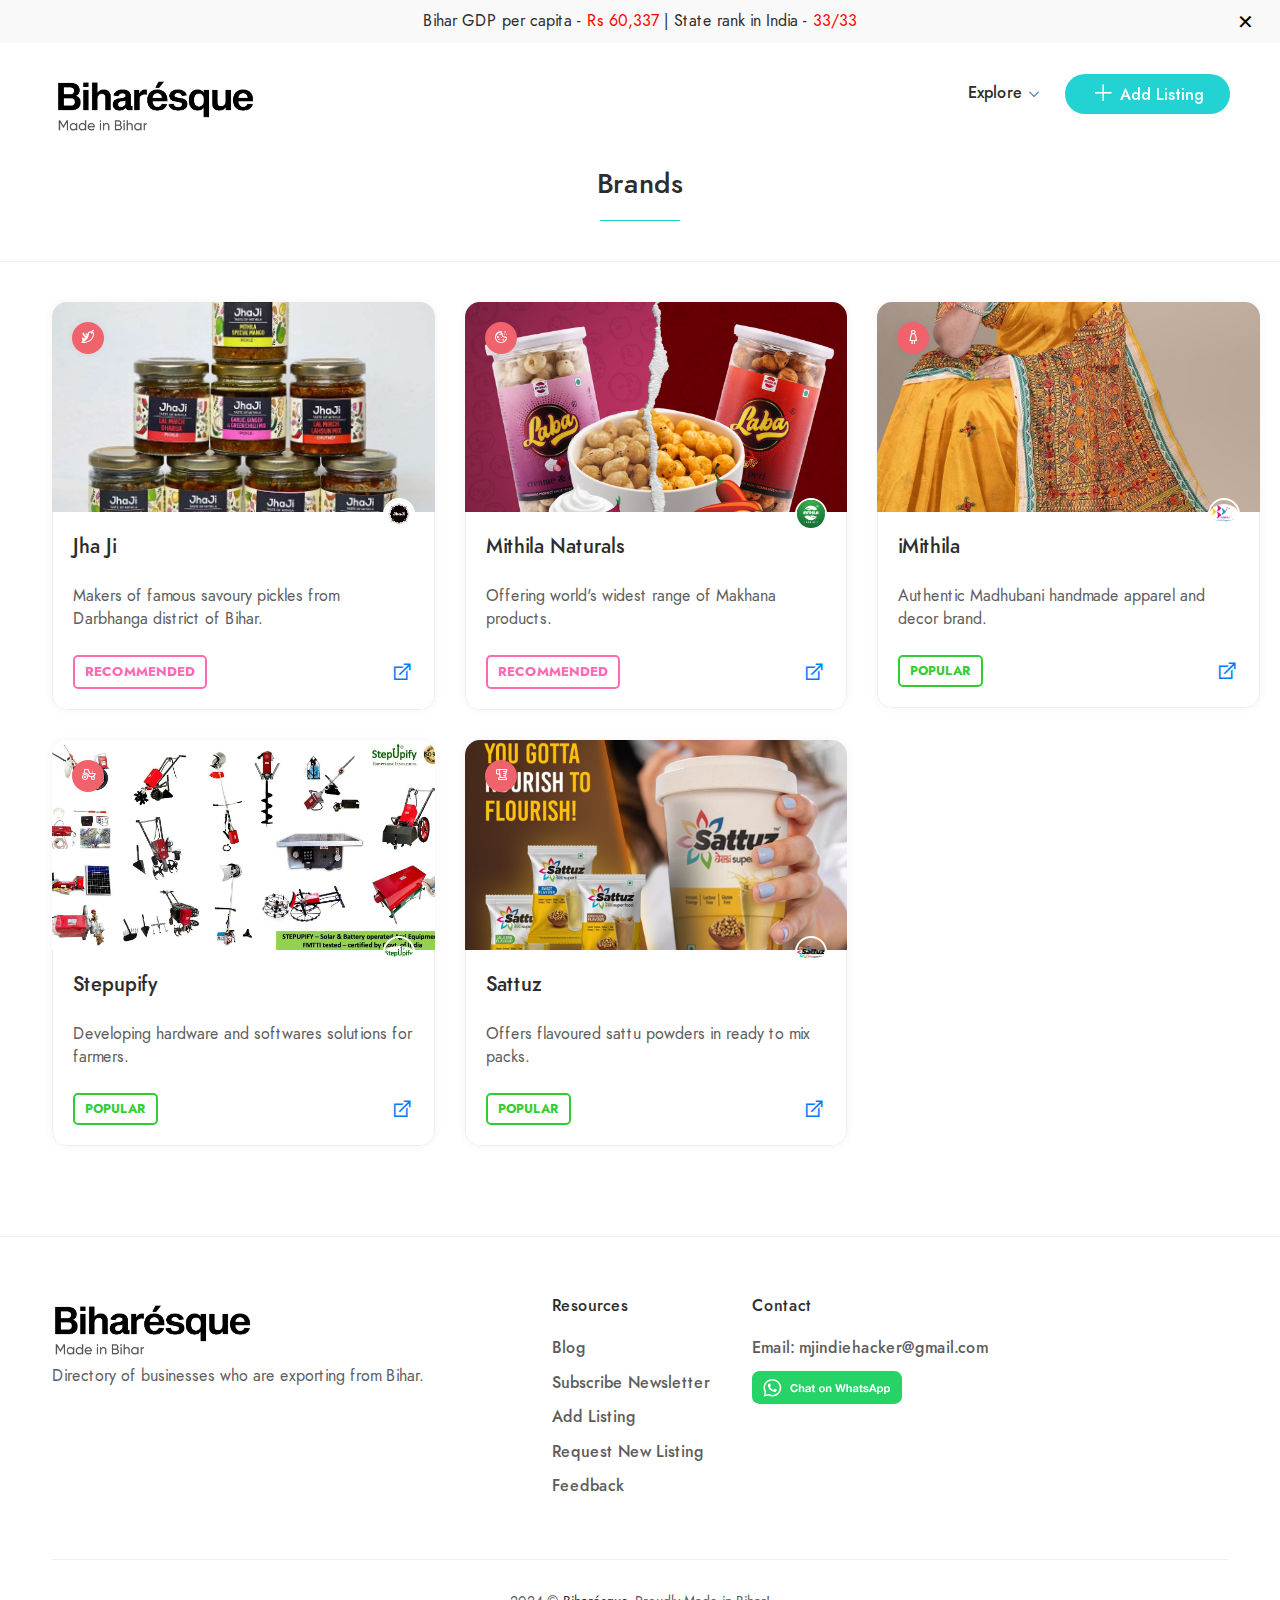
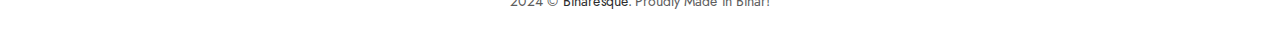
==== categories/category-brand.html @ ace4bc56 "First commit pushing the website on Git" ====
<!DOCTYPE html><html lang="en"><head>
	<meta charset="utf-8">
	<meta name="viewport" content="width=device-width, initial-scale=1.0, minimum-scale=1.0, maximum-scale=1.0, user-scalable=no">
	<title>Brands | Biharésque | List of Bihari Businesses</title>
    <meta name="robots" content="index, follow">
    <meta name="keywords" content="">
    <meta name="description" content="">
	<!-- favicons -->
    <link rel="shortcut icon" href="images/favicon.ico">

	<!-- Style CSS -->
    <link rel="stylesheet" type="text/css" href="fonts/jost/stylesheet.css">
    <link rel="stylesheet" type="text/css" href="libs/line-awesome/css/line-awesome.min.css">
    <link rel="stylesheet" type="text/css" href="libs/fontawesome-pro/css/fontawesome.css">
    <link rel="stylesheet" type="text/css" href="libs/bootstrap/css/bootstrap.min.css">
    <link rel="stylesheet" type="text/css" href="libs/slick/slick-theme.css">
    <link rel="stylesheet" type="text/css" href="libs/slick/slick.css">
    <link rel="stylesheet" type="text/css" href="libs/quilljs/css/quill.bubble.css">
    <link rel="stylesheet" type="text/css" href="libs/quilljs/css/quill.core.css">
    <link rel="stylesheet" type="text/css" href="libs/quilljs/css/quill.snow.css">
    <link rel="stylesheet" type="text/css" href="libs/chosen/chosen.min.css">
    <link rel="stylesheet" type="text/css" href="libs/datetimepicker/jquery.datetimepicker.min.css">
    <link rel="stylesheet" type="text/css" href="libs/venobox/venobox.css">
    <link rel="stylesheet" type="text/css" href="css/style.css">
    <link rel="stylesheet" type="text/css" href="css/responsive.css">
    <!-- jQuery -->    
    <script src="js/jquery-1.12.4.js"></script>
	<script src="libs/popper/popper.js"></script>
    <script src="libs/bootstrap/js/bootstrap.min.js"></script>
	<script src="libs/slick/slick.min.js"></script>
	<script src="libs/slick/jquery.zoom.min.js"></script>
	<script src="libs/isotope/isotope.pkgd.min.js"></script>
	<script src="libs/quilljs/js/quill.core.js"></script>
    <script src="libs/quilljs/js/quill.js"></script>
    <script src="libs/chosen/chosen.jquery.min.js"></script>
    <script src="libs/datetimepicker/jquery.datetimepicker.full.min.js"></script>
    <script src="libs/venobox/venobox.min.js"></script>
    <script src="libs/waypoints/jquery.waypoints.min.js"></script>
    <!-- orther script -->
    <script src="js/main.js"></script>
	<script async src="https://tally.so/widgets/embed.js"></script> <!--Tally form script-->
</head>

<body>
	 <!-- Fixed top bar -->
	 <div class="top-bar" id="topBar">
		<p><a target="_blank" href="https://en.wikipedia.org/wiki/List_of_Indian_states_and_union_territories_by_GDP_per_capita">Bihar GDP per capita - <span style="color: red;">Rs 60,337  </span>  | State rank in India - <span style="color: red;">33/33</span></a></p>
		<button class="close-btn" onclick="dismissTopBar()">✕</button>
	  </div>
	<div id="wrapper">
		<header id="header" class="site-header">
		  <div class="container-fluid">
			  <div class="row">
				  <div class="col-xl-6 col-5">
					  <div class="site">
						  <div class="site__menu">
							  <a title="Menu Icon" href="#" class="site__menu__icon">
								  <i class="las la-bars la-24-black"></i>
							  </a>
							  <div class="popup-background"></div>
							  <div class="popup popup--left">
								  <a title="Close" href="#" class="popup__close">
									  <i class="las la-times la-24-black"></i>
								  </a><!-- .popup__close -->
								  <div class="popup__content">
									  
									
									  <div class="popup__menu popup__box">
										  <ul class="menu-arrow">
											<li>
												<a href="#" title="Explore">Explore</a>
												<ul class="sub-menu">
												<li><a href="category-brand.html" title="Brands">Brands</a></li>
												<li><a href="category-mithila-painting.html" title="Mithila Painting">Mithila Painting</a></li>
												   <li><a href="" title="Coming Soon">Freelancers</a></li>
												  <li><a href="" title="Coming Soon">Courses</a></li>
												<li><a href="" title="Coming Soon">Farm Fresh</a></li>
												<li><a href="" title="Coming Soon">Content Creators</a></li>
												</ul>
											</li>

											  
										  </ul>
									  </div><!-- .popup__menu -->
								  </div><!-- .popup__content -->
								  <div class="popup__button popup__box">
									  <a title="Add place" href="https://tally.so/r/wLYRBy" class="btn">
										  <i class="la la-plus"></i>
										  <span>Add place</span>
									  </a>
								  </div><!-- .popup__button -->
							  </div><!-- .popup -->
						  </div><!-- .site__menu -->
						  <div class="site__brand">
							  <a title="Logo" href="#" class="site__brand__logo"><img src="images/assets/logo.png" alt="Biharésque"></a>
						  </div><!-- .site__brand -->

							
						  
					  </div><!-- .site -->
				  </div><!-- .col-md-6 -->
				  <div class="col-xl-6 col-7">
					  <div class="right-header align-right">
						  <nav class="main-menu">
							  <ul>
								<li>
									<a href="#" title="Explore">Explore</a>
									<ul class="sub-menu">
									<li><a href="category-brand.html" title="Brands">Brands</a></li>
									<li><a href="category-mithila-painting.html" title="Mithila Painting">Mithila Painting</a></li>
									   <li><a href="" title="Coming Soon">Freelancers</a></li>
									  <li><a href="" title="Coming Soon">Courses</a></li>
									<li><a href="" title="Coming Soon">Farm Fresh</a></li>
									<li><a href="" title="Coming Soon">Content Creators</a></li>
									</ul>
								</li>
								 
								
							  </ul>
						  </nav>
					
						  
						  <div class="right-header__button btn">
							  <a title="Add place" href="https://tally.so/r/wLYRBy">
								  <i class="las la-plus la-24-white"></i>
								  <span>Add Listing</span>
							  </a>
						  </div><!-- .right-header__button -->
					  </div><!-- .right-header -->
				  </div><!-- .col-md-6 -->
			  </div><!-- .row -->
		  </div><!-- .container-fluid -->
	  </header><!-- .site-header -->

		<main id="main" class="site-main">
			<div class="container">
				<h2 class="title title-border-bottom align-center offset-item">Brands</h2>
			</div>
			
			<div class="archive-city layout-02">
				<div class="col-left">
					
					<div class="main-primary">
						
						
						<div class="area-places layout-3col">
							<!--New Brand Card-->
							<div class="place-item layout-02 place-hover" data-maps_name="mattone_restaurant">
							    <div class="place-inner">
					                <div class="place-thumb">
					            		<a class="entry-thumb" href="business_profiles/business-1.html"><img src="images/card-images/jhaji-card.jpg" alt="jhaji"></a>
										      
						                <a class="entry-category rosy-pink" href="#">
						                    <i class="las la-pepper-hot"></i><span>Pickles</span>
						                </a>
						                <a href="#" class="author" title="Jhaji"><img src="images/business-logos/jhaji-logo.jpg" alt="jhaji"></a>
									</div>       
							        <div class="entry-detail">
							            <h3 class="place-title"><a href="business_profiles/business-1.html">Jha Ji</a></h3>
										<p>Makers of famous savoury pickles from Darbhanga district of Bihar.</p>
									<br>
							            <div class="entry-bottom">
											<div class="place-preview">  
							                    <span class="tag-recommended">Recommended</span>
							                </div>
											<a href="https://www.jhajistore.com" target="_blank" class="external-link">
												<i class="las fa-external-link-alt"></i>
											  </a>
							            </div>
							        </div>
							    </div>
							</div>

							<!--New Brand Card-->
							<div class="place-item layout-02 place-hover" data-maps_name="mattone_restaurant">
							    <div class="place-inner">
					                <div class="place-thumb">
					            		<a class="entry-thumb" href="single-1.html"><img src="images/card-images/mithilanaturals-card.jpg" alt="mithilanaturals"></a>
										      
						                <a class="entry-category rosy-pink" href="#">
						                    <i class="las la-cookie-bite"></i><span>Makhana</span>
						                </a>
						                <a href="#" class="author" title="Mithila Naturals"><img src="images/business-logos/mithilanaturals-logo.jpg" alt="mithilanaturals"></a>
									</div>       
							        <div class="entry-detail">
							            <h3 class="place-title"><a href="single-1.html">Mithila Naturals</a></h3>
										<p>Offering world's widest range of Makhana products.</p>
									<br>
							            <div class="entry-bottom">
											<div class="place-preview">  
							                    <span class="tag-recommended">Recommended</span>
							                </div>
											<a href="https://mithilanaturals.com" target="_blank" class="external-link">
												<i class="las fa-external-link-alt"></i>
											  </a>
							            </div>
							        </div>
							    </div>
							</div>

							<!--New Brand Card-->
							<div class="place-item layout-02 place-hover" data-maps_name="mattone_restaurant">
							    <div class="place-inner">
					                <div class="place-thumb">
					            		<a class="entry-thumb" href=""><img src="images/card-images/imithila-card.jpg" alt="imithila"></a>
										      
						                <a class="entry-category rosy-pink" href="#">
						                    <i class="las la-female"></i><span>Fashion</span>
						                </a>
						                <a href="#" class="author" title="iMithila"><img src="images/business-logos/imithila-logo.jpg" alt="imithila"></a>
									</div>       
							        <div class="entry-detail">
							            <h3 class="place-title"><a href="single-1.html">iMithila</a></h3>
										<p>Authentic Madhubani handmade apparel and decor brand.</p>
									<br>
							            <div class="entry-bottom">
											<div class="place-preview">  
							                    <span class="tag-popular">Popular</span>
							                </div>
											<a href="https://imithila.com" target="_blank" class="external-link">
												<i class="las fa-external-link-alt"></i>
											  </a>
							            </div>
							        </div>
							    </div>
							</div>

							<!--New Brand Card-->
							<div class="place-item layout-02 place-hover" data-maps_name="mattone_restaurant">
							    <div class="place-inner">
					                <div class="place-thumb">
					            		<a class="entry-thumb" href="single-1.html"><img src="images/card-images/stepupify-card.jpg" alt=""></a>
										      
						                <a class="entry-category rosy-pink" href="#">
						                    <i class="las la-tractor"></i><span>Agri-Tech</span>
						                </a>
						                <a href="#" class="author" title="Stepupify"><img src="images/business-logos/Stepupify-logo.png" alt="stepupify"></a>
									</div>       
							        <div class="entry-detail">
							            <h3 class="place-title"><a href="single-1.html">Stepupify</a></h3>
										<p>Developing hardware and softwares solutions for farmers.</p>
									<br>
							            <div class="entry-bottom">
											<div class="place-preview">  
							                    <span class="tag-popular">Popular</span>
							                </div>
											<a href="https://www.stepupify.com" target="_blank" class="external-link">
												<i class="las fa-external-link-alt"></i>
											  </a>
							            </div>
							        </div>
							    </div>
							</div>

							<!--New Brand Card-->
							<div class="place-item layout-02 place-hover" data-maps_name="mattone_restaurant">
							    <div class="place-inner">
					                <div class="place-thumb">
					            		<a class="entry-thumb" href="single-1.html"><img src="images/card-images/sattuz-card.jpg" alt="sattuz"></a>
										      
						                <a class="entry-category rosy-pink" href="#">
						                    <i class="las la-blender"></i><span>Drink</span>
						                </a>
						                <a href="#" class="author" title="Sattuz"><img src="images/business-logos/sattuz.png" alt="sattuz"></a>
									</div>       
							        <div class="entry-detail">
							            <h3 class="place-title"><a href="single-1.html">Sattuz</a></h3>
										<p>Offers flavoured sattu powders in ready to mix packs.</p>
									<br>
							            <div class="entry-bottom">
											<div class="place-preview">  
							                    <span class="tag-popular">Popular</span>
							                </div>
											<a href="https://sattuz.in" target="_blank" class="external-link">
												<i class="las fa-external-link-alt"></i>
											  </a>
							            </div>
							        </div>
							    </div>
							</div>

							
						</div>
					<!--	<div class="pagination">
							<div class="pagination__numbers">
								<span>1</span>
								<a title="2" href="#">2</a>
								<a title="3" href="#">3</a>
								<a title="Next" href="#">
									<i class="la la-angle-right"></i>
								</a>
							</div>
						</div>	-->
					</div><!-- .main-primary -->
				</div><!-- .col-left -->
				
			</div><!-- .archive-city -->
		</main><!-- .site-main -->


		<footer id="footer" class="footer">
            <div class="container">
                <div class="footer__top">
                    <div class="row">
                        <div class="col-lg-5">
                            <div class="footer__top__info">
                                <a title="Logo" href="#" class="site__brand__logo"><img src="images/assets/logo.png" alt="Biharésque"></a>
                                <p class="footer__top__info__desc">Directory of businesses who are exporting from Bihar.</p>
                               
                            </div>
                        </div>
                        <div class="col-lg-2">
                            <aside class="footer__top__nav">
                                <h3>Resources</h3>
                                <ul>
									<li><a target="_blank" title="Blog" href="https://biharesque.substack.com">Blog</a></li>
                                    <li><a target="_blank" title="Newsletter" href="https://biharesque.substack.com">Subscribe Newsletter</a></li>
									<li><a target="_blank" title="For business owners" href="https://tally.so/r/wLYRBy">Add Listing</a></li>
									<li><a target="_blank" title="For customers" href="https://tally.so/r/w887Wk">Request New Listing</a></li>
									<li><a target="_blank" title="Feedback" href="#tally-open=3ED4rq&tally-emoji-text=👋&tally-emoji-animation=wave&tally-auto-close=0">Feedback</a></li>
                                   
                                </ul>
                            </aside>
                        </div>
                      
                        <div class="col-lg-3">
                            <aside class="footer__top__nav footer__top__nav--contact">
                                <h3>Contact</h3>
								<p>Email: <span>mjindiehacker@gmail.com</span></p>
                                
								<a href="https://wa.me/917010901264" target="_blank" aria-label="Chat on WhatsApp">
									<img src="images/assets/WhatsAppButtonGreenSmall.svg" alt="Chat on WhatsApp" style="width: 150px; height: auto;">
								</a>
                               
                            </aside>
                        </div>
                    </div>
                </div><!-- .top-footer -->
                <div class="footer__bottom">
                    <p class="footer__bottom__copyright">2024 © <a title="Uxper Team" href="#">Biharésque</a>. Proudly Made in Bihar!</p>
                </div><!-- .top-footer -->
            </div><!-- .container -->
        </footer><!-- site-footer -->
		
	</div><!-- #wrapper -->
	<script>
		document.addEventListener('DOMContentLoaded', function() {
		  var closeButton = document.querySelector('.close-btn');
		  closeButton.addEventListener('click', function() {
			console.log('Button clicked!');
			var topBar = document.getElementById('topBar');
			if (topBar) {
			  topBar.style.display = 'none';
			}
		  });
		});
	  </script>

</body></html>
---- categories/fonts/jost/stylesheet.css ----
@font-face {
    font-family: 'Jost-Book';
    src: url('Jost-BookItalic.woff2') format('woff2'),
        url('Jost-BookItalic.woff') format('woff');
    font-weight: normal;
    font-style: italic;
}
@font-face {
    font-family: 'Jost-Semi';
    src: url('Jost-Semi.woff2') format('woff2'),
        url('Jost-Semi.woff') format('woff');
    font-weight: 400;
    font-style: normal;
}

@font-face {
    font-family: 'Jost';
    src: url('Jost-Light.woff2') format('woff2'),
        url('Jost-Light.woff') format('woff');
    font-weight: 300;
    font-style: normal;
}

@font-face {
    font-family: 'Jost';
    src: url('Jost-Bold.woff2') format('woff2'),
        url('Jost-Bold.woff') format('woff');
    font-weight: 700;
    font-style: normal;
}

@font-face {
    font-family: 'Jost-Book';
    src: url('Jost-Book.woff2') format('woff2'),
        url('Jost-Book.woff') format('woff');
    font-weight: normal;
    font-style: normal;
}

@font-face {
    font-family: 'Jost';
    src: url('Jost-Medium.woff2') format('woff2'),
        url('Jost-Medium.woff') format('woff');
    font-weight: 500;
    font-style: normal;
}
---- categories/libs/line-awesome/css/line-awesome.min.css ----
.la,.lab,.lad,.lal,.lar,.las{-moz-osx-font-smoothing:grayscale;-webkit-font-smoothing:antialiased;display:inline-block;font-style:normal;font-variant:normal;text-rendering:auto;line-height:1}.la-lg{font-size:1.33333em;line-height:.75em;vertical-align:-.0667em}.la-xs{font-size:.75em}.la-sm{font-size:.875em}.la-1x{font-size:1em}.la-2x{font-size:2em}.la-3x{font-size:3em}.la-4x{font-size:4em}.la-5x{font-size:5em}.la-6x{font-size:6em}.la-7x{font-size:7em}.la-8x{font-size:8em}.la-9x{font-size:9em}.la-10x{font-size:10em}.la-fw{text-align:center;width:1.25em}.la-ul{list-style-type:none;margin-left:2.5em;padding-left:0}.la-ul>li{position:relative}.la-li{left:-2em;position:absolute;text-align:center;width:2em;line-height:inherit}.la-border{border:solid .08em #eee;border-radius:.1em;padding:.2em .25em .15em}.la-pull-left{float:left}.la-pull-right{float:right}.la.la-pull-left,.lab.la-pull-left,.lal.la-pull-left,.lar.la-pull-left,.las.la-pull-left{margin-right:.3em}.la.la-pull-right,.lab.la-pull-right,.lal.la-pull-right,.lar.la-pull-right,.las.la-pull-right{margin-left:.3em}.la-spin{-webkit-animation:la-spin 2s infinite linear;animation:la-spin 2s infinite linear}.la-pulse{-webkit-animation:la-spin 1s infinite steps(8);animation:la-spin 1s infinite steps(8)}@-webkit-keyframes la-spin{0%{-webkit-transform:rotate(0);transform:rotate(0)}100%{-webkit-transform:rotate(360deg);transform:rotate(360deg)}}@keyframes la-spin{0%{-webkit-transform:rotate(0);transform:rotate(0)}100%{-webkit-transform:rotate(360deg);transform:rotate(360deg)}}.la-rotate-90{-webkit-transform:rotate(90deg);transform:rotate(90deg)}.la-rotate-180{-webkit-transform:rotate(180deg);transform:rotate(180deg)}.la-rotate-270{-webkit-transform:rotate(270deg);transform:rotate(270deg)}.la-flip-horizontal{-webkit-transform:scale(-1,1);transform:scale(-1,1)}.la-flip-vertical{-webkit-transform:scale(1,-1);transform:scale(1,-1)}.la-flip-both,.la-flip-horizontal.la-flip-vertical{-webkit-transform:scale(-1,-1);transform:scale(-1,-1)}:root .la-flip-both,:root .la-flip-horizontal,:root .la-flip-vertical,:root .la-rotate-180,:root .la-rotate-270,:root .la-rotate-90{-webkit-filter:none;filter:none}.la-stack{display:inline-block;height:2em;line-height:2em;position:relative;vertical-align:middle;width:2.5em}.la-stack-1x,.la-stack-2x{left:0;position:absolute;text-align:center;width:100%}.la-stack-1x{line-height:inherit}.la-stack-2x{font-size:2em}.la-inverse{color:#fff}.la-500px:before{content:"\f26e"}.la-accessible-icon:before{content:"\f368"}.la-accusoft:before{content:"\f369"}.la-acquisitions-incorporated:before{content:"\f6af"}.la-ad:before{content:"\f641"}.la-address-book:before{content:"\f2b9"}.la-address-card:before{content:"\f2bb"}.la-adjust:before{content:"\f042"}.la-adn:before{content:"\f170"}.la-adobe:before{content:"\f778"}.la-adversal:before{content:"\f36a"}.la-affiliatetheme:before{content:"\f36b"}.la-air-freshener:before{content:"\f5d0"}.la-airbnb:before{content:"\f834"}.la-algolia:before{content:"\f36c"}.la-align-center:before{content:"\f037"}.la-align-justify:before{content:"\f039"}.la-align-left:before{content:"\f036"}.la-align-right:before{content:"\f038"}.la-alipay:before{content:"\f642"}.la-allergies:before{content:"\f461"}.la-amazon:before{content:"\f270"}.la-amazon-pay:before{content:"\f42c"}.la-ambulance:before{content:"\f0f9"}.la-american-sign-language-interpreting:before{content:"\f2a3"}.la-amilia:before{content:"\f36d"}.la-anchor:before{content:"\f13d"}.la-android:before{content:"\f17b"}.la-angellist:before{content:"\f209"}.la-angle-double-down:before{content:"\f103"}.la-angle-double-left:before{content:"\f100"}.la-angle-double-right:before{content:"\f101"}.la-angle-double-up:before{content:"\f102"}.la-angle-down:before{content:"\f107"}.la-angle-left:before{content:"\f104"}.la-angle-right:before{content:"\f105"}.la-angle-up:before{content:"\f106"}.la-angry:before{content:"\f556"}.la-angrycreative:before{content:"\f36e"}.la-angular:before{content:"\f420"}.la-ankh:before{content:"\f644"}.la-app-store:before{content:"\f36f"}.la-app-store-ios:before{content:"\f370"}.la-apper:before{content:"\f371"}.la-apple:before{content:"\f179"}.la-apple-alt:before{content:"\f5d1"}.la-apple-pay:before{content:"\f415"}.la-archive:before{content:"\f187"}.la-archway:before{content:"\f557"}.la-arrow-alt-circle-down:before{content:"\f358"}.la-arrow-alt-circle-left:before{content:"\f359"}.la-arrow-alt-circle-right:before{content:"\f35a"}.la-arrow-alt-circle-up:before{content:"\f35b"}.la-arrow-circle-down:before{content:"\f0ab"}.la-arrow-circle-left:before{content:"\f0a8"}.la-arrow-circle-right:before{content:"\f0a9"}.la-arrow-circle-up:before{content:"\f0aa"}.la-arrow-down:before{content:"\f063"}.la-arrow-left:before{content:"\f060"}.la-arrow-right:before{content:"\f061"}.la-arrow-up:before{content:"\f062"}.la-arrows-alt:before{content:"\f0b2"}.la-arrows-alt-h:before{content:"\f337"}.la-arrows-alt-v:before{content:"\f338"}.la-artstation:before{content:"\f77a"}.la-assistive-listening-systems:before{content:"\f2a2"}.la-asterisk:before{content:"\f069"}.la-asymmetrik:before{content:"\f372"}.la-at:before{content:"\f1fa"}.la-atlas:before{content:"\f558"}.la-atlassian:before{content:"\f77b"}.la-atom:before{content:"\f5d2"}.la-audible:before{content:"\f373"}.la-audio-description:before{content:"\f29e"}.la-autoprefixer:before{content:"\f41c"}.la-avianex:before{content:"\f374"}.la-aviato:before{content:"\f421"}.la-award:before{content:"\f559"}.la-aws:before{content:"\f375"}.la-baby:before{content:"\f77c"}.la-baby-carriage:before{content:"\f77d"}.la-backspace:before{content:"\f55a"}.la-backward:before{content:"\f04a"}.la-bacon:before{content:"\f7e5"}.la-balance-scale:before{content:"\f24e"}.la-balance-scale-left:before{content:"\f515"}.la-balance-scale-right:before{content:"\f516"}.la-ban:before{content:"\f05e"}.la-band-aid:before{content:"\f462"}.la-bandcamp:before{content:"\f2d5"}.la-barcode:before{content:"\f02a"}.la-bars:before{content:"\f0c9"}.la-baseball-ball:before{content:"\f433"}.la-basketball-ball:before{content:"\f434"}.la-bath:before{content:"\f2cd"}.la-battery-empty:before{content:"\f244"}.la-battery-full:before{content:"\f240"}.la-battery-half:before{content:"\f242"}.la-battery-quarter:before{content:"\f243"}.la-battery-three-quarters:before{content:"\f241"}.la-battle-net:before{content:"\f835"}.la-bed:before{content:"\f236"}.la-beer:before{content:"\f0fc"}.la-behance:before{content:"\f1b4"}.la-behance-square:before{content:"\f1b5"}.la-bell:before{content:"\f0f3"}.la-bell-slash:before{content:"\f1f6"}.la-bezier-curve:before{content:"\f55b"}.la-bible:before{content:"\f647"}.la-bicycle:before{content:"\f206"}.la-biking:before{content:"\f84a"}.la-bimobject:before{content:"\f378"}.la-binoculars:before{content:"\f1e5"}.la-biohazard:before{content:"\f780"}.la-birthday-cake:before{content:"\f1fd"}.la-bitbucket:before{content:"\f171"}.la-bitcoin:before{content:"\f379"}.la-bity:before{content:"\f37a"}.la-black-tie:before{content:"\f27e"}.la-blackberry:before{content:"\f37b"}.la-blender:before{content:"\f517"}.la-blender-phone:before{content:"\f6b6"}.la-blind:before{content:"\f29d"}.la-blog:before{content:"\f781"}.la-blogger:before{content:"\f37c"}.la-blogger-b:before{content:"\f37d"}.la-bluetooth:before{content:"\f293"}.la-bluetooth-b:before{content:"\f294"}.la-bold:before{content:"\f032"}.la-bolt:before{content:"\f0e7"}.la-bomb:before{content:"\f1e2"}.la-bone:before{content:"\f5d7"}.la-bong:before{content:"\f55c"}.la-book:before{content:"\f02d"}.la-book-dead:before{content:"\f6b7"}.la-book-medical:before{content:"\f7e6"}.la-book-open:before{content:"\f518"}.la-book-reader:before{content:"\f5da"}.la-bookmark:before{content:"\f02e"}.la-bootstrap:before{content:"\f836"}.la-border-all:before{content:"\f84c"}.la-border-none:before{content:"\f850"}.la-border-style:before{content:"\f853"}.la-bowling-ball:before{content:"\f436"}.la-box:before{content:"\f466"}.la-box-open:before{content:"\f49e"}.la-boxes:before{content:"\f468"}.la-braille:before{content:"\f2a1"}.la-brain:before{content:"\f5dc"}.la-bread-slice:before{content:"\f7ec"}.la-briefcase:before{content:"\f0b1"}.la-briefcase-medical:before{content:"\f469"}.la-broadcast-tower:before{content:"\f519"}.la-broom:before{content:"\f51a"}.la-brush:before{content:"\f55d"}.la-btc:before{content:"\f15a"}.la-buffer:before{content:"\f837"}.la-bug:before{content:"\f188"}.la-building:before{content:"\f1ad"}.la-bullhorn:before{content:"\f0a1"}.la-bullseye:before{content:"\f140"}.la-burn:before{content:"\f46a"}.la-buromobelexperte:before{content:"\f37f"}.la-bus:before{content:"\f207"}.la-bus-alt:before{content:"\f55e"}.la-business-time:before{content:"\f64a"}.la-buy-n-large:before{content:"\f8a6"}.la-buysellads:before{content:"\f20d"}.la-calculator:before{content:"\f1ec"}.la-calendar:before{content:"\f133"}.la-calendar-alt:before{content:"\f073"}.la-calendar-check:before{content:"\f274"}.la-calendar-day:before{content:"\f783"}.la-calendar-minus:before{content:"\f272"}.la-calendar-plus:before{content:"\f271"}.la-calendar-times:before{content:"\f273"}.la-calendar-week:before{content:"\f784"}.la-camera:before{content:"\f030"}.la-camera-retro:before{content:"\f083"}.la-campground:before{content:"\f6bb"}.la-canadian-maple-leaf:before{content:"\f785"}.la-candy-cane:before{content:"\f786"}.la-cannabis:before{content:"\f55f"}.la-capsules:before{content:"\f46b"}.la-car:before{content:"\f1b9"}.la-car-alt:before{content:"\f5de"}.la-car-battery:before{content:"\f5df"}.la-car-crash:before{content:"\f5e1"}.la-car-side:before{content:"\f5e4"}.la-caret-down:before{content:"\f0d7"}.la-caret-left:before{content:"\f0d9"}.la-caret-right:before{content:"\f0da"}.la-caret-square-down:before{content:"\f150"}.la-caret-square-left:before{content:"\f191"}.la-caret-square-right:before{content:"\f152"}.la-caret-square-up:before{content:"\f151"}.la-caret-up:before{content:"\f0d8"}.la-carrot:before{content:"\f787"}.la-cart-arrow-down:before{content:"\f218"}.la-cart-plus:before{content:"\f217"}.la-cash-register:before{content:"\f788"}.la-cat:before{content:"\f6be"}.la-cc-amazon-pay:before{content:"\f42d"}.la-cc-amex:before{content:"\f1f3"}.la-cc-apple-pay:before{content:"\f416"}.la-cc-diners-club:before{content:"\f24c"}.la-cc-discover:before{content:"\f1f2"}.la-cc-jcb:before{content:"\f24b"}.la-cc-mastercard:before{content:"\f1f1"}.la-cc-paypal:before{content:"\f1f4"}.la-cc-stripe:before{content:"\f1f5"}.la-cc-visa:before{content:"\f1f0"}.la-centercode:before{content:"\f380"}.la-centos:before{content:"\f789"}.la-certificate:before{content:"\f0a3"}.la-chair:before{content:"\f6c0"}.la-chalkboard:before{content:"\f51b"}.la-chalkboard-teacher:before{content:"\f51c"}.la-charging-station:before{content:"\f5e7"}.la-chart-area:before{content:"\f1fe"}.la-chart-bar:before{content:"\f080"}.la-chart-line:before{content:"\f201"}.la-chart-pie:before{content:"\f200"}.la-check:before{content:"\f00c"}.la-check-circle:before{content:"\f058"}.la-check-double:before{content:"\f560"}.la-check-square:before{content:"\f14a"}.la-cheese:before{content:"\f7ef"}.la-chess:before{content:"\f439"}.la-chess-bishop:before{content:"\f43a"}.la-chess-board:before{content:"\f43c"}.la-chess-king:before{content:"\f43f"}.la-chess-knight:before{content:"\f441"}.la-chess-pawn:before{content:"\f443"}.la-chess-queen:before{content:"\f445"}.la-chess-rook:before{content:"\f447"}.la-chevron-circle-down:before{content:"\f13a"}.la-chevron-circle-left:before{content:"\f137"}.la-chevron-circle-right:before{content:"\f138"}.la-chevron-circle-up:before{content:"\f139"}.la-chevron-down:before{content:"\f078"}.la-chevron-left:before{content:"\f053"}.la-chevron-right:before{content:"\f054"}.la-chevron-up:before{content:"\f077"}.la-child:before{content:"\f1ae"}.la-chrome:before{content:"\f268"}.la-chromecast:before{content:"\f838"}.la-church:before{content:"\f51d"}.la-circle:before{content:"\f111"}.la-circle-notch:before{content:"\f1ce"}.la-city:before{content:"\f64f"}.la-clinic-medical:before{content:"\f7f2"}.la-clipboard:before{content:"\f328"}.la-clipboard-check:before{content:"\f46c"}.la-clipboard-list:before{content:"\f46d"}.la-clock:before{content:"\f017"}.la-clone:before{content:"\f24d"}.la-closed-captioning:before{content:"\f20a"}.la-cloud:before{content:"\f0c2"}.la-cloud-download-alt:before{content:"\f381"}.la-cloud-meatball:before{content:"\f73b"}.la-cloud-moon:before{content:"\f6c3"}.la-cloud-moon-rain:before{content:"\f73c"}.la-cloud-rain:before{content:"\f73d"}.la-cloud-showers-heavy:before{content:"\f740"}.la-cloud-sun:before{content:"\f6c4"}.la-cloud-sun-rain:before{content:"\f743"}.la-cloud-upload-alt:before{content:"\f382"}.la-cloudscale:before{content:"\f383"}.la-cloudsmith:before{content:"\f384"}.la-cloudversify:before{content:"\f385"}.la-cocktail:before{content:"\f561"}.la-code:before{content:"\f121"}.la-code-branch:before{content:"\f126"}.la-codepen:before{content:"\f1cb"}.la-codiepie:before{content:"\f284"}.la-coffee:before{content:"\f0f4"}.la-cog:before{content:"\f013"}.la-cogs:before{content:"\f085"}.la-coins:before{content:"\f51e"}.la-columns:before{content:"\f0db"}.la-comment:before{content:"\f075"}.la-comment-alt:before{content:"\f27a"}.la-comment-dollar:before{content:"\f651"}.la-comment-dots:before{content:"\f4ad"}.la-comment-medical:before{content:"\f7f5"}.la-comment-slash:before{content:"\f4b3"}.la-comments:before{content:"\f086"}.la-comments-dollar:before{content:"\f653"}.la-compact-disc:before{content:"\f51f"}.la-compass:before{content:"\f14e"}.la-compress:before{content:"\f066"}.la-compress-arrows-alt:before{content:"\f78c"}.la-concierge-bell:before{content:"\f562"}.la-confluence:before{content:"\f78d"}.la-connectdevelop:before{content:"\f20e"}.la-contao:before{content:"\f26d"}.la-cookie:before{content:"\f563"}.la-cookie-bite:before{content:"\f564"}.la-copy:before{content:"\f0c5"}.la-copyright:before{content:"\f1f9"}.la-cotton-bureau:before{content:"\f89e"}.la-couch:before{content:"\f4b8"}.la-cpanel:before{content:"\f388"}.la-creative-commons:before{content:"\f25e"}.la-creative-commons-by:before{content:"\f4e7"}.la-creative-commons-nc:before{content:"\f4e8"}.la-creative-commons-nc-eu:before{content:"\f4e9"}.la-creative-commons-nc-jp:before{content:"\f4ea"}.la-creative-commons-nd:before{content:"\f4eb"}.la-creative-commons-pd:before{content:"\f4ec"}.la-creative-commons-pd-alt:before{content:"\f4ed"}.la-creative-commons-remix:before{content:"\f4ee"}.la-creative-commons-sa:before{content:"\f4ef"}.la-creative-commons-sampling:before{content:"\f4f0"}.la-creative-commons-sampling-plus:before{content:"\f4f1"}.la-creative-commons-share:before{content:"\f4f2"}.la-creative-commons-zero:before{content:"\f4f3"}.la-credit-card:before{content:"\f09d"}.la-critical-role:before{content:"\f6c9"}.la-crop:before{content:"\f125"}.la-crop-alt:before{content:"\f565"}.la-cross:before{content:"\f654"}.la-crosshairs:before{content:"\f05b"}.la-crow:before{content:"\f520"}.la-crown:before{content:"\f521"}.la-crutch:before{content:"\f7f7"}.la-css3:before{content:"\f13c"}.la-css3-alt:before{content:"\f38b"}.la-cube:before{content:"\f1b2"}.la-cubes:before{content:"\f1b3"}.la-cut:before{content:"\f0c4"}.la-cuttlefish:before{content:"\f38c"}.la-d-and-d:before{content:"\f38d"}.la-d-and-d-beyond:before{content:"\f6ca"}.la-dashcube:before{content:"\f210"}.la-database:before{content:"\f1c0"}.la-deaf:before{content:"\f2a4"}.la-delicious:before{content:"\f1a5"}.la-democrat:before{content:"\f747"}.la-deploydog:before{content:"\f38e"}.la-deskpro:before{content:"\f38f"}.la-desktop:before{content:"\f108"}.la-dev:before{content:"\f6cc"}.la-deviantart:before{content:"\f1bd"}.la-dharmachakra:before{content:"\f655"}.la-dhl:before{content:"\f790"}.la-diagnoses:before{content:"\f470"}.la-diaspora:before{content:"\f791"}.la-dice:before{content:"\f522"}.la-dice-d20:before{content:"\f6cf"}.la-dice-d6:before{content:"\f6d1"}.la-dice-five:before{content:"\f523"}.la-dice-four:before{content:"\f524"}.la-dice-one:before{content:"\f525"}.la-dice-six:before{content:"\f526"}.la-dice-three:before{content:"\f527"}.la-dice-two:before{content:"\f528"}.la-digg:before{content:"\f1a6"}.la-digital-ocean:before{content:"\f391"}.la-digital-tachograph:before{content:"\f566"}.la-directions:before{content:"\f5eb"}.la-discord:before{content:"\f392"}.la-discourse:before{content:"\f393"}.la-divide:before{content:"\f529"}.la-dizzy:before{content:"\f567"}.la-dna:before{content:"\f471"}.la-dochub:before{content:"\f394"}.la-docker:before{content:"\f395"}.la-dog:before{content:"\f6d3"}.la-dollar-sign:before{content:"\f155"}.la-dolly:before{content:"\f472"}.la-dolly-flatbed:before{content:"\f474"}.la-donate:before{content:"\f4b9"}.la-door-closed:before{content:"\f52a"}.la-door-open:before{content:"\f52b"}.la-dot-circle:before{content:"\f192"}.la-dove:before{content:"\f4ba"}.la-download:before{content:"\f019"}.la-draft2digital:before{content:"\f396"}.la-drafting-compass:before{content:"\f568"}.la-dragon:before{content:"\f6d5"}.la-draw-polygon:before{content:"\f5ee"}.la-dribbble:before{content:"\f17d"}.la-dribbble-square:before{content:"\f397"}.la-dropbox:before{content:"\f16b"}.la-drum:before{content:"\f569"}.la-drum-steelpan:before{content:"\f56a"}.la-drumstick-bite:before{content:"\f6d7"}.la-drupal:before{content:"\f1a9"}.la-dumbbell:before{content:"\f44b"}.la-dumpster:before{content:"\f793"}.la-dumpster-fire:before{content:"\f794"}.la-dungeon:before{content:"\f6d9"}.la-dyalog:before{content:"\f399"}.la-earlybirds:before{content:"\f39a"}.la-ebay:before{content:"\f4f4"}.la-edge:before{content:"\f282"}.la-edit:before{content:"\f044"}.la-egg:before{content:"\f7fb"}.la-eject:before{content:"\f052"}.la-elementor:before{content:"\f430"}.la-ellipsis-h:before{content:"\f141"}.la-ellipsis-v:before{content:"\f142"}.la-ello:before{content:"\f5f1"}.la-ember:before{content:"\f423"}.la-empire:before{content:"\f1d1"}.la-envelope:before{content:"\f0e0"}.la-envelope-open:before{content:"\f2b6"}.la-envelope-open-text:before{content:"\f658"}.la-envelope-square:before{content:"\f199"}.la-envira:before{content:"\f299"}.la-equals:before{content:"\f52c"}.la-eraser:before{content:"\f12d"}.la-erlang:before{content:"\f39d"}.la-ethereum:before{content:"\f42e"}.la-ethernet:before{content:"\f796"}.la-etsy:before{content:"\f2d7"}.la-euro-sign:before{content:"\f153"}.la-evernote:before{content:"\f839"}.la-exchange-alt:before{content:"\f362"}.la-exclamation:before{content:"\f12a"}.la-exclamation-circle:before{content:"\f06a"}.la-exclamation-triangle:before{content:"\f071"}.la-expand:before{content:"\f065"}.la-expand-arrows-alt:before{content:"\f31e"}.la-expeditedssl:before{content:"\f23e"}.la-external-link-alt:before{content:"\f35d"}.la-external-link-square-alt:before{content:"\f360"}.la-eye:before{content:"\f06e"}.la-eye-dropper:before{content:"\f1fb"}.la-eye-slash:before{content:"\f070"}.la-facebook:before{content:"\f09a"}.la-facebook-f:before{content:"\f39e"}.la-facebook-messenger:before{content:"\f39f"}.la-facebook-square:before{content:"\f082"}.la-fan:before{content:"\f863"}.la-fantasy-flight-games:before{content:"\f6dc"}.la-fast-backward:before{content:"\f049"}.la-fast-forward:before{content:"\f050"}.la-fax:before{content:"\f1ac"}.la-feather:before{content:"\f52d"}.la-feather-alt:before{content:"\f56b"}.la-fedex:before{content:"\f797"}.la-fedora:before{content:"\f798"}.la-female:before{content:"\f182"}.la-fighter-jet:before{content:"\f0fb"}.la-figma:before{content:"\f799"}.la-file:before{content:"\f15b"}.la-file-alt:before{content:"\f15c"}.la-file-archive:before{content:"\f1c6"}.la-file-audio:before{content:"\f1c7"}.la-file-code:before{content:"\f1c9"}.la-file-contract:before{content:"\f56c"}.la-file-csv:before{content:"\f6dd"}.la-file-download:before{content:"\f56d"}.la-file-excel:before{content:"\f1c3"}.la-file-export:before{content:"\f56e"}.la-file-image:before{content:"\f1c5"}.la-file-import:before{content:"\f56f"}.la-file-invoice:before{content:"\f570"}.la-file-invoice-dollar:before{content:"\f571"}.la-file-medical:before{content:"\f477"}.la-file-medical-alt:before{content:"\f478"}.la-file-pdf:before{content:"\f1c1"}.la-file-powerpoint:before{content:"\f1c4"}.la-file-prescription:before{content:"\f572"}.la-file-signature:before{content:"\f573"}.la-file-upload:before{content:"\f574"}.la-file-video:before{content:"\f1c8"}.la-file-word:before{content:"\f1c2"}.la-fill:before{content:"\f575"}.la-fill-drip:before{content:"\f576"}.la-film:before{content:"\f008"}.la-filter:before{content:"\f0b0"}.la-fingerprint:before{content:"\f577"}.la-fire:before{content:"\f06d"}.la-fire-alt:before{content:"\f7e4"}.la-fire-extinguisher:before{content:"\f134"}.la-firefox:before{content:"\f269"}.la-first-aid:before{content:"\f479"}.la-first-order:before{content:"\f2b0"}.la-first-order-alt:before{content:"\f50a"}.la-firstdraft:before{content:"\f3a1"}.la-fish:before{content:"\f578"}.la-fist-raised:before{content:"\f6de"}.la-flag:before{content:"\f024"}.la-flag-checkered:before{content:"\f11e"}.la-flag-usa:before{content:"\f74d"}.la-flask:before{content:"\f0c3"}.la-flickr:before{content:"\f16e"}.la-flipboard:before{content:"\f44d"}.la-flushed:before{content:"\f579"}.la-fly:before{content:"\f417"}.la-folder:before{content:"\f07b"}.la-folder-minus:before{content:"\f65d"}.la-folder-open:before{content:"\f07c"}.la-folder-plus:before{content:"\f65e"}.la-font:before{content:"\f031"}.la-font-awesome:before{content:"\f2b4"}.la-font-awesome-alt:before{content:"\f35c"}.la-font-awesome-flag:before{content:"\f425"}.la-font-awesome-logo-full:before{content:"\f4e6"}.la-fonticons:before{content:"\f280"}.la-fonticons-fi:before{content:"\f3a2"}.la-football-ball:before{content:"\f44e"}.la-fort-awesome:before{content:"\f286"}.la-fort-awesome-alt:before{content:"\f3a3"}.la-forumbee:before{content:"\f211"}.la-forward:before{content:"\f04e"}.la-foursquare:before{content:"\f180"}.la-free-code-camp:before{content:"\f2c5"}.la-freebsd:before{content:"\f3a4"}.la-frog:before{content:"\f52e"}.la-frown:before{content:"\f119"}.la-frown-open:before{content:"\f57a"}.la-fulcrum:before{content:"\f50b"}.la-funnel-dollar:before{content:"\f662"}.la-futbol:before{content:"\f1e3"}.la-galactic-republic:before{content:"\f50c"}.la-galactic-senate:before{content:"\f50d"}.la-gamepad:before{content:"\f11b"}.la-gas-pump:before{content:"\f52f"}.la-gavel:before{content:"\f0e3"}.la-gem:before{content:"\f3a5"}.la-genderless:before{content:"\f22d"}.la-get-pocket:before{content:"\f265"}.la-gg:before{content:"\f260"}.la-gg-circle:before{content:"\f261"}.la-ghost:before{content:"\f6e2"}.la-gift:before{content:"\f06b"}.la-gifts:before{content:"\f79c"}.la-git:before{content:"\f1d3"}.la-git-alt:before{content:"\f841"}.la-git-square:before{content:"\f1d2"}.la-github:before{content:"\f09b"}.la-github-alt:before{content:"\f113"}.la-github-square:before{content:"\f092"}.la-gitkraken:before{content:"\f3a6"}.la-gitlab:before{content:"\f296"}.la-gitter:before{content:"\f426"}.la-glass-cheers:before{content:"\f79f"}.la-glass-martini:before{content:"\f000"}.la-glass-martini-alt:before{content:"\f57b"}.la-glass-whiskey:before{content:"\f7a0"}.la-glasses:before{content:"\f530"}.la-glide:before{content:"\f2a5"}.la-glide-g:before{content:"\f2a6"}.la-globe:before{content:"\f0ac"}.la-globe-africa:before{content:"\f57c"}.la-globe-americas:before{content:"\f57d"}.la-globe-asia:before{content:"\f57e"}.la-globe-europe:before{content:"\f7a2"}.la-gofore:before{content:"\f3a7"}.la-golf-ball:before{content:"\f450"}.la-goodreads:before{content:"\f3a8"}.la-goodreads-g:before{content:"\f3a9"}.la-google:before{content:"\f1a0"}.la-google-drive:before{content:"\f3aa"}.la-google-play:before{content:"\f3ab"}.la-google-plus:before{content:"\f2b3"}.la-google-plus-g:before{content:"\f0d5"}.la-google-plus-square:before{content:"\f0d4"}.la-google-wallet:before{content:"\f1ee"}.la-gopuram:before{content:"\f664"}.la-graduation-cap:before{content:"\f19d"}.la-gratipay:before{content:"\f184"}.la-grav:before{content:"\f2d6"}.la-greater-than:before{content:"\f531"}.la-greater-than-equal:before{content:"\f532"}.la-grimace:before{content:"\f57f"}.la-grin:before{content:"\f580"}.la-grin-alt:before{content:"\f581"}.la-grin-beam:before{content:"\f582"}.la-grin-beam-sweat:before{content:"\f583"}.la-grin-hearts:before{content:"\f584"}.la-grin-squint:before{content:"\f585"}.la-grin-squint-tears:before{content:"\f586"}.la-grin-stars:before{content:"\f587"}.la-grin-tears:before{content:"\f588"}.la-grin-tongue:before{content:"\f589"}.la-grin-tongue-squint:before{content:"\f58a"}.la-grin-tongue-wink:before{content:"\f58b"}.la-grin-wink:before{content:"\f58c"}.la-grip-horizontal:before{content:"\f58d"}.la-grip-lines:before{content:"\f7a4"}.la-grip-lines-vertical:before{content:"\f7a5"}.la-grip-vertical:before{content:"\f58e"}.la-gripfire:before{content:"\f3ac"}.la-grunt:before{content:"\f3ad"}.la-guitar:before{content:"\f7a6"}.la-gulp:before{content:"\f3ae"}.la-h-square:before{content:"\f0fd"}.la-hacker-news:before{content:"\f1d4"}.la-hacker-news-square:before{content:"\f3af"}.la-hackerrank:before{content:"\f5f7"}.la-hamburger:before{content:"\f805"}.la-hammer:before{content:"\f6e3"}.la-hamsa:before{content:"\f665"}.la-hand-holding:before{content:"\f4bd"}.la-hand-holding-heart:before{content:"\f4be"}.la-hand-holding-usd:before{content:"\f4c0"}.la-hand-lizard:before{content:"\f258"}.la-hand-middle-finger:before{content:"\f806"}.la-hand-paper:before{content:"\f256"}.la-hand-peace:before{content:"\f25b"}.la-hand-point-down:before{content:"\f0a7"}.la-hand-point-left:before{content:"\f0a5"}.la-hand-point-right:before{content:"\f0a4"}.la-hand-point-up:before{content:"\f0a6"}.la-hand-pointer:before{content:"\f25a"}.la-hand-rock:before{content:"\f255"}.la-hand-scissors:before{content:"\f257"}.la-hand-spock:before{content:"\f259"}.la-hands:before{content:"\f4c2"}.la-hands-helping:before{content:"\f4c4"}.la-handshake:before{content:"\f2b5"}.la-hanukiah:before{content:"\f6e6"}.la-hard-hat:before{content:"\f807"}.la-hashtag:before{content:"\f292"}.la-hat-cowboy:before{content:"\f8c0"}.la-hat-cowboy-side:before{content:"\f8c1"}.la-hat-wizard:before{content:"\f6e8"}.la-haykal:before{content:"\f666"}.la-hdd:before{content:"\f0a0"}.la-heading:before{content:"\f1dc"}.la-headphones:before{content:"\f025"}.la-headphones-alt:before{content:"\f58f"}.la-headset:before{content:"\f590"}.la-heart:before{content:"\f004"}.la-heart-broken:before{content:"\f7a9"}.la-heartbeat:before{content:"\f21e"}.la-helicopter:before{content:"\f533"}.la-highlighter:before{content:"\f591"}.la-hiking:before{content:"\f6ec"}.la-hippo:before{content:"\f6ed"}.la-hips:before{content:"\f452"}.la-hire-a-helper:before{content:"\f3b0"}.la-history:before{content:"\f1da"}.la-hockey-puck:before{content:"\f453"}.la-holly-berry:before{content:"\f7aa"}.la-home:before{content:"\f015"}.la-hooli:before{content:"\f427"}.la-hornbill:before{content:"\f592"}.la-horse:before{content:"\f6f0"}.la-horse-head:before{content:"\f7ab"}.la-hospital:before{content:"\f0f8"}.la-hospital-alt:before{content:"\f47d"}.la-hospital-symbol:before{content:"\f47e"}.la-hot-tub:before{content:"\f593"}.la-hotdog:before{content:"\f80f"}.la-hotel:before{content:"\f594"}.la-hotjar:before{content:"\f3b1"}.la-hourglass:before{content:"\f254"}.la-hourglass-end:before{content:"\f253"}.la-hourglass-half:before{content:"\f252"}.la-hourglass-start:before{content:"\f251"}.la-house-damage:before{content:"\f6f1"}.la-houzz:before{content:"\f27c"}.la-hryvnia:before{content:"\f6f2"}.la-html5:before{content:"\f13b"}.la-hubspot:before{content:"\f3b2"}.la-i-cursor:before{content:"\f246"}.la-ice-cream:before{content:"\f810"}.la-icicles:before{content:"\f7ad"}.la-icons:before{content:"\f86d"}.la-id-badge:before{content:"\f2c1"}.la-id-card:before{content:"\f2c2"}.la-id-card-alt:before{content:"\f47f"}.la-igloo:before{content:"\f7ae"}.la-image:before{content:"\f03e"}.la-images:before{content:"\f302"}.la-imdb:before{content:"\f2d8"}.la-inbox:before{content:"\f01c"}.la-indent:before{content:"\f03c"}.la-industry:before{content:"\f275"}.la-infinity:before{content:"\f534"}.la-info:before{content:"\f129"}.la-info-circle:before{content:"\f05a"}.la-instagram:before{content:"\f16d"}.la-intercom:before{content:"\f7af"}.la-internet-explorer:before{content:"\f26b"}.la-invision:before{content:"\f7b0"}.la-ioxhost:before{content:"\f208"}.la-italic:before{content:"\f033"}.la-itch-io:before{content:"\f83a"}.la-itunes:before{content:"\f3b4"}.la-itunes-note:before{content:"\f3b5"}.la-java:before{content:"\f4e4"}.la-jedi:before{content:"\f669"}.la-jedi-order:before{content:"\f50e"}.la-jenkins:before{content:"\f3b6"}.la-jira:before{content:"\f7b1"}.la-joget:before{content:"\f3b7"}.la-joint:before{content:"\f595"}.la-joomla:before{content:"\f1aa"}.la-journal-whills:before{content:"\f66a"}.la-js:before{content:"\f3b8"}.la-js-square:before{content:"\f3b9"}.la-jsfiddle:before{content:"\f1cc"}.la-kaaba:before{content:"\f66b"}.la-kaggle:before{content:"\f5fa"}.la-key:before{content:"\f084"}.la-keybase:before{content:"\f4f5"}.la-keyboard:before{content:"\f11c"}.la-keycdn:before{content:"\f3ba"}.la-khanda:before{content:"\f66d"}.la-kickstarter:before{content:"\f3bb"}.la-kickstarter-k:before{content:"\f3bc"}.la-kiss:before{content:"\f596"}.la-kiss-beam:before{content:"\f597"}.la-kiss-wink-heart:before{content:"\f598"}.la-kiwi-bird:before{content:"\f535"}.la-korvue:before{content:"\f42f"}.la-landmark:before{content:"\f66f"}.la-language:before{content:"\f1ab"}.la-laptop:before{content:"\f109"}.la-laptop-code:before{content:"\f5fc"}.la-laptop-medical:before{content:"\f812"}.la-laravel:before{content:"\f3bd"}.la-lastfm:before{content:"\f202"}.la-lastfm-square:before{content:"\f203"}.la-laugh:before{content:"\f599"}.la-laugh-beam:before{content:"\f59a"}.la-laugh-squint:before{content:"\f59b"}.la-laugh-wink:before{content:"\f59c"}.la-layer-group:before{content:"\f5fd"}.la-leaf:before{content:"\f06c"}.la-leanpub:before{content:"\f212"}.la-lemon:before{content:"\f094"}.la-less:before{content:"\f41d"}.la-less-than:before{content:"\f536"}.la-less-than-equal:before{content:"\f537"}.la-level-down-alt:before{content:"\f3be"}.la-level-up-alt:before{content:"\f3bf"}.la-life-ring:before{content:"\f1cd"}.la-lightbulb:before{content:"\f0eb"}.la-line:before{content:"\f3c0"}.la-link:before{content:"\f0c1"}.la-linkedin:before{content:"\f08c"}.la-linkedin-in:before{content:"\f0e1"}.la-linode:before{content:"\f2b8"}.la-linux:before{content:"\f17c"}.la-lira-sign:before{content:"\f195"}.la-list:before{content:"\f03a"}.la-list-alt:before{content:"\f022"}.la-list-ol:before{content:"\f0cb"}.la-list-ul:before{content:"\f0ca"}.la-location-arrow:before{content:"\f124"}.la-lock:before{content:"\f023"}.la-lock-open:before{content:"\f3c1"}.la-long-arrow-alt-down:before{content:"\f309"}.la-long-arrow-alt-left:before{content:"\f30a"}.la-long-arrow-alt-right:before{content:"\f30b"}.la-long-arrow-alt-up:before{content:"\f30c"}.la-low-vision:before{content:"\f2a8"}.la-luggage-cart:before{content:"\f59d"}.la-lyft:before{content:"\f3c3"}.la-magento:before{content:"\f3c4"}.la-magic:before{content:"\f0d0"}.la-magnet:before{content:"\f076"}.la-mail-bulk:before{content:"\f674"}.la-mailchimp:before{content:"\f59e"}.la-male:before{content:"\f183"}.la-mandalorian:before{content:"\f50f"}.la-map:before{content:"\f279"}.la-map-marked:before{content:"\f59f"}.la-map-marked-alt:before{content:"\f5a0"}.la-map-marker:before{content:"\f041"}.la-map-marker-alt:before{content:"\f3c5"}.la-map-pin:before{content:"\f276"}.la-map-signs:before{content:"\f277"}.la-markdown:before{content:"\f60f"}.la-marker:before{content:"\f5a1"}.la-mars:before{content:"\f222"}.la-mars-double:before{content:"\f227"}.la-mars-stroke:before{content:"\f229"}.la-mars-stroke-h:before{content:"\f22b"}.la-mars-stroke-v:before{content:"\f22a"}.la-mask:before{content:"\f6fa"}.la-mastodon:before{content:"\f4f6"}.la-maxcdn:before{content:"\f136"}.la-mdb:before{content:"\f8ca"}.la-medal:before{content:"\f5a2"}.la-medapps:before{content:"\f3c6"}.la-medium:before{content:"\f23a"}.la-medium-m:before{content:"\f3c7"}.la-medkit:before{content:"\f0fa"}.la-medrt:before{content:"\f3c8"}.la-meetup:before{content:"\f2e0"}.la-megaport:before{content:"\f5a3"}.la-meh:before{content:"\f11a"}.la-meh-blank:before{content:"\f5a4"}.la-meh-rolling-eyes:before{content:"\f5a5"}.la-memory:before{content:"\f538"}.la-mendeley:before{content:"\f7b3"}.la-menorah:before{content:"\f676"}.la-mercury:before{content:"\f223"}.la-meteor:before{content:"\f753"}.la-microchip:before{content:"\f2db"}.la-microphone:before{content:"\f130"}.la-microphone-alt:before{content:"\f3c9"}.la-microphone-alt-slash:before{content:"\f539"}.la-microphone-slash:before{content:"\f131"}.la-microscope:before{content:"\f610"}.la-microsoft:before{content:"\f3ca"}.la-minus:before{content:"\f068"}.la-minus-circle:before{content:"\f056"}.la-minus-square:before{content:"\f146"}.la-mitten:before{content:"\f7b5"}.la-mix:before{content:"\f3cb"}.la-mixcloud:before{content:"\f289"}.la-mizuni:before{content:"\f3cc"}.la-mobile:before{content:"\f10b"}.la-mobile-alt:before{content:"\f3cd"}.la-modx:before{content:"\f285"}.la-monero:before{content:"\f3d0"}.la-money-bill:before{content:"\f0d6"}.la-money-bill-alt:before{content:"\f3d1"}.la-money-bill-wave:before{content:"\f53a"}.la-money-bill-wave-alt:before{content:"\f53b"}.la-money-check:before{content:"\f53c"}.la-money-check-alt:before{content:"\f53d"}.la-monument:before{content:"\f5a6"}.la-moon:before{content:"\f186"}.la-mortar-pestle:before{content:"\f5a7"}.la-mosque:before{content:"\f678"}.la-motorcycle:before{content:"\f21c"}.la-mountain:before{content:"\f6fc"}.la-mouse:before{content:"\f8cc"}.la-mouse-pointer:before{content:"\f245"}.la-mug-hot:before{content:"\f7b6"}.la-music:before{content:"\f001"}.la-napster:before{content:"\f3d2"}.la-neos:before{content:"\f612"}.la-network-wired:before{content:"\f6ff"}.la-neuter:before{content:"\f22c"}.la-newspaper:before{content:"\f1ea"}.la-nimblr:before{content:"\f5a8"}.la-node:before{content:"\f419"}.la-node-js:before{content:"\f3d3"}.la-not-equal:before{content:"\f53e"}.la-notes-medical:before{content:"\f481"}.la-npm:before{content:"\f3d4"}.la-ns8:before{content:"\f3d5"}.la-nutritionix:before{content:"\f3d6"}.la-object-group:before{content:"\f247"}.la-object-ungroup:before{content:"\f248"}.la-odnoklassniki:before{content:"\f263"}.la-odnoklassniki-square:before{content:"\f264"}.la-oil-can:before{content:"\f613"}.la-old-republic:before{content:"\f510"}.la-om:before{content:"\f679"}.la-opencart:before{content:"\f23d"}.la-openid:before{content:"\f19b"}.la-opera:before{content:"\f26a"}.la-optin-monster:before{content:"\f23c"}.la-orcid:before{content:"\f8d2"}.la-osi:before{content:"\f41a"}.la-otter:before{content:"\f700"}.la-outdent:before{content:"\f03b"}.la-page4:before{content:"\f3d7"}.la-pagelines:before{content:"\f18c"}.la-pager:before{content:"\f815"}.la-paint-brush:before{content:"\f1fc"}.la-paint-roller:before{content:"\f5aa"}.la-palette:before{content:"\f53f"}.la-palfed:before{content:"\f3d8"}.la-pallet:before{content:"\f482"}.la-paper-plane:before{content:"\f1d8"}.la-paperclip:before{content:"\f0c6"}.la-parachute-box:before{content:"\f4cd"}.la-paragraph:before{content:"\f1dd"}.la-parking:before{content:"\f540"}.la-passport:before{content:"\f5ab"}.la-pastafarianism:before{content:"\f67b"}.la-paste:before{content:"\f0ea"}.la-patreon:before{content:"\f3d9"}.la-pause:before{content:"\f04c"}.la-pause-circle:before{content:"\f28b"}.la-paw:before{content:"\f1b0"}.la-paypal:before{content:"\f1ed"}.la-peace:before{content:"\f67c"}.la-pen:before{content:"\f304"}.la-pen-alt:before{content:"\f305"}.la-pen-fancy:before{content:"\f5ac"}.la-pen-nib:before{content:"\f5ad"}.la-pen-square:before{content:"\f14b"}.la-pencil-alt:before{content:"\f303"}.la-pencil-ruler:before{content:"\f5ae"}.la-penny-arcade:before{content:"\f704"}.la-people-carry:before{content:"\f4ce"}.la-pepper-hot:before{content:"\f816"}.la-percent:before{content:"\f295"}.la-percentage:before{content:"\f541"}.la-periscope:before{content:"\f3da"}.la-person-booth:before{content:"\f756"}.la-phabricator:before{content:"\f3db"}.la-phoenix-framework:before{content:"\f3dc"}.la-phoenix-squadron:before{content:"\f511"}.la-phone:before{content:"\f095"}.la-phone-alt:before{content:"\f879"}.la-phone-slash:before{content:"\f3dd"}.la-phone-square:before{content:"\f098"}.la-phone-square-alt:before{content:"\f87b"}.la-phone-volume:before{content:"\f2a0"}.la-photo-video:before{content:"\f87c"}.la-php:before{content:"\f457"}.la-pied-piper:before{content:"\f2ae"}.la-pied-piper-alt:before{content:"\f1a8"}.la-pied-piper-hat:before{content:"\f4e5"}.la-pied-piper-pp:before{content:"\f1a7"}.la-piggy-bank:before{content:"\f4d3"}.la-pills:before{content:"\f484"}.la-pinterest:before{content:"\f0d2"}.la-pinterest-p:before{content:"\f231"}.la-pinterest-square:before{content:"\f0d3"}.la-pizza-slice:before{content:"\f818"}.la-place-of-worship:before{content:"\f67f"}.la-plane:before{content:"\f072"}.la-plane-arrival:before{content:"\f5af"}.la-plane-departure:before{content:"\f5b0"}.la-play:before{content:"\f04b"}.la-play-circle:before{content:"\f144"}.la-playstation:before{content:"\f3df"}.la-plug:before{content:"\f1e6"}.la-plus:before{content:"\f067"}.la-plus-circle:before{content:"\f055"}.la-plus-square:before{content:"\f0fe"}.la-podcast:before{content:"\f2ce"}.la-poll:before{content:"\f681"}.la-poll-h:before{content:"\f682"}.la-poo:before{content:"\f2fe"}.la-poo-storm:before{content:"\f75a"}.la-poop:before{content:"\f619"}.la-portrait:before{content:"\f3e0"}.la-pound-sign:before{content:"\f154"}.la-power-off:before{content:"\f011"}.la-pray:before{content:"\f683"}.la-praying-hands:before{content:"\f684"}.la-prescription:before{content:"\f5b1"}.la-prescription-bottle:before{content:"\f485"}.la-prescription-bottle-alt:before{content:"\f486"}.la-print:before{content:"\f02f"}.la-procedures:before{content:"\f487"}.la-product-hunt:before{content:"\f288"}.la-project-diagram:before{content:"\f542"}.la-pushed:before{content:"\f3e1"}.la-puzzle-piece:before{content:"\f12e"}.la-python:before{content:"\f3e2"}.la-qq:before{content:"\f1d6"}.la-qrcode:before{content:"\f029"}.la-question:before{content:"\f128"}.la-question-circle:before{content:"\f059"}.la-quidditch:before{content:"\f458"}.la-quinscape:before{content:"\f459"}.la-quora:before{content:"\f2c4"}.la-quote-left:before{content:"\f10d"}.la-quote-right:before{content:"\f10e"}.la-quran:before{content:"\f687"}.la-r-project:before{content:"\f4f7"}.la-radiation:before{content:"\f7b9"}.la-radiation-alt:before{content:"\f7ba"}.la-rainbow:before{content:"\f75b"}.la-random:before{content:"\f074"}.la-raspberry-pi:before{content:"\f7bb"}.la-ravelry:before{content:"\f2d9"}.la-react:before{content:"\f41b"}.la-reacteurope:before{content:"\f75d"}.la-readme:before{content:"\f4d5"}.la-rebel:before{content:"\f1d0"}.la-receipt:before{content:"\f543"}.la-record-vinyl:before{content:"\f8d9"}.la-recycle:before{content:"\f1b8"}.la-red-river:before{content:"\f3e3"}.la-reddit:before{content:"\f1a1"}.la-reddit-alien:before{content:"\f281"}.la-reddit-square:before{content:"\f1a2"}.la-redhat:before{content:"\f7bc"}.la-redo:before{content:"\f01e"}.la-redo-alt:before{content:"\f2f9"}.la-registered:before{content:"\f25d"}.la-remove-format:before{content:"\f87d"}.la-renren:before{content:"\f18b"}.la-reply:before{content:"\f3e5"}.la-reply-all:before{content:"\f122"}.la-replyd:before{content:"\f3e6"}.la-republican:before{content:"\f75e"}.la-researchgate:before{content:"\f4f8"}.la-resolving:before{content:"\f3e7"}.la-restroom:before{content:"\f7bd"}.la-retweet:before{content:"\f079"}.la-rev:before{content:"\f5b2"}.la-ribbon:before{content:"\f4d6"}.la-ring:before{content:"\f70b"}.la-road:before{content:"\f018"}.la-robot:before{content:"\f544"}.la-rocket:before{content:"\f135"}.la-rocketchat:before{content:"\f3e8"}.la-rockrms:before{content:"\f3e9"}.la-route:before{content:"\f4d7"}.la-rss:before{content:"\f09e"}.la-rss-square:before{content:"\f143"}.la-ruble-sign:before{content:"\f158"}.la-ruler:before{content:"\f545"}.la-ruler-combined:before{content:"\f546"}.la-ruler-horizontal:before{content:"\f547"}.la-ruler-vertical:before{content:"\f548"}.la-running:before{content:"\f70c"}.la-rupee-sign:before{content:"\f156"}.la-sad-cry:before{content:"\f5b3"}.la-sad-tear:before{content:"\f5b4"}.la-safari:before{content:"\f267"}.la-salesforce:before{content:"\f83b"}.la-sass:before{content:"\f41e"}.la-satellite:before{content:"\f7bf"}.la-satellite-dish:before{content:"\f7c0"}.la-save:before{content:"\f0c7"}.la-schlix:before{content:"\f3ea"}.la-school:before{content:"\f549"}.la-screwdriver:before{content:"\f54a"}.la-scribd:before{content:"\f28a"}.la-scroll:before{content:"\f70e"}.la-sd-card:before{content:"\f7c2"}.la-search:before{content:"\f002"}.la-search-dollar:before{content:"\f688"}.la-search-location:before{content:"\f689"}.la-search-minus:before{content:"\f010"}.la-search-plus:before{content:"\f00e"}.la-searchengin:before{content:"\f3eb"}.la-seedling:before{content:"\f4d8"}.la-sellcast:before{content:"\f2da"}.la-sellsy:before{content:"\f213"}.la-server:before{content:"\f233"}.la-servicestack:before{content:"\f3ec"}.la-shapes:before{content:"\f61f"}.la-share:before{content:"\f064"}.la-share-alt:before{content:"\f1e0"}.la-share-alt-square:before{content:"\f1e1"}.la-share-square:before{content:"\f14d"}.la-shekel-sign:before{content:"\f20b"}.la-shield-alt:before{content:"\f3ed"}.la-ship:before{content:"\f21a"}.la-shipping-fast:before{content:"\f48b"}.la-shirtsinbulk:before{content:"\f214"}.la-shoe-prints:before{content:"\f54b"}.la-shopping-bag:before{content:"\f290"}.la-shopping-basket:before{content:"\f291"}.la-shopping-cart:before{content:"\f07a"}.la-shopware:before{content:"\f5b5"}.la-shower:before{content:"\f2cc"}.la-shuttle-van:before{content:"\f5b6"}.la-sign:before{content:"\f4d9"}.la-sign-in-alt:before{content:"\f2f6"}.la-sign-language:before{content:"\f2a7"}.la-sign-out-alt:before{content:"\f2f5"}.la-signal:before{content:"\f012"}.la-signature:before{content:"\f5b7"}.la-sim-card:before{content:"\f7c4"}.la-simplybuilt:before{content:"\f215"}.la-sistrix:before{content:"\f3ee"}.la-sitemap:before{content:"\f0e8"}.la-sith:before{content:"\f512"}.la-skating:before{content:"\f7c5"}.la-sketch:before{content:"\f7c6"}.la-skiing:before{content:"\f7c9"}.la-skiing-nordic:before{content:"\f7ca"}.la-skull:before{content:"\f54c"}.la-skull-crossbones:before{content:"\f714"}.la-skyatlas:before{content:"\f216"}.la-skype:before{content:"\f17e"}.la-slack:before{content:"\f198"}.la-slack-hash:before{content:"\f3ef"}.la-slash:before{content:"\f715"}.la-sleigh:before{content:"\f7cc"}.la-sliders-h:before{content:"\f1de"}.la-slideshare:before{content:"\f1e7"}.la-smile:before{content:"\f118"}.la-smile-beam:before{content:"\f5b8"}.la-smile-wink:before{content:"\f4da"}.la-smog:before{content:"\f75f"}.la-smoking:before{content:"\f48d"}.la-smoking-ban:before{content:"\f54d"}.la-sms:before{content:"\f7cd"}.la-snapchat:before{content:"\f2ab"}.la-snapchat-ghost:before{content:"\f2ac"}.la-snapchat-square:before{content:"\f2ad"}.la-snowboarding:before{content:"\f7ce"}.la-snowflake:before{content:"\f2dc"}.la-snowman:before{content:"\f7d0"}.la-snowplow:before{content:"\f7d2"}.la-socks:before{content:"\f696"}.la-solar-panel:before{content:"\f5ba"}.la-sort:before{content:"\f0dc"}.la-sort-alpha-down:before{content:"\f15d"}.la-sort-alpha-down-alt:before{content:"\f881"}.la-sort-alpha-up:before{content:"\f15e"}.la-sort-alpha-up-alt:before{content:"\f882"}.la-sort-amount-down:before{content:"\f160"}.la-sort-amount-down-alt:before{content:"\f884"}.la-sort-amount-up:before{content:"\f161"}.la-sort-amount-up-alt:before{content:"\f885"}.la-sort-down:before{content:"\f0dd"}.la-sort-numeric-down:before{content:"\f162"}.la-sort-numeric-down-alt:before{content:"\f886"}.la-sort-numeric-up:before{content:"\f163"}.la-sort-numeric-up-alt:before{content:"\f887"}.la-sort-up:before{content:"\f0de"}.la-soundcloud:before{content:"\f1be"}.la-sourcetree:before{content:"\f7d3"}.la-spa:before{content:"\f5bb"}.la-space-shuttle:before{content:"\f197"}.la-speakap:before{content:"\f3f3"}.la-speaker-deck:before{content:"\f83c"}.la-spell-check:before{content:"\f891"}.la-spider:before{content:"\f717"}.la-spinner:before{content:"\f110"}.la-splotch:before{content:"\f5bc"}.la-spotify:before{content:"\f1bc"}.la-spray-can:before{content:"\f5bd"}.la-square:before{content:"\f0c8"}.la-square-full:before{content:"\f45c"}.la-square-root-alt:before{content:"\f698"}.la-squarespace:before{content:"\f5be"}.la-stack-exchange:before{content:"\f18d"}.la-stack-overflow:before{content:"\f16c"}.la-stackpath:before{content:"\f842"}.la-stamp:before{content:"\f5bf"}.la-star:before{content:"\f005"}.la-star-and-crescent:before{content:"\f699"}.la-star-half:before{content:"\f089"}.la-star-half-alt:before{content:"\f5c0"}.la-star-of-david:before{content:"\f69a"}.la-star-of-life:before{content:"\f621"}.la-staylinked:before{content:"\f3f5"}.la-steam:before{content:"\f1b6"}.la-steam-square:before{content:"\f1b7"}.la-steam-symbol:before{content:"\f3f6"}.la-step-backward:before{content:"\f048"}.la-step-forward:before{content:"\f051"}.la-stethoscope:before{content:"\f0f1"}.la-sticker-mule:before{content:"\f3f7"}.la-sticky-note:before{content:"\f249"}.la-stop:before{content:"\f04d"}.la-stop-circle:before{content:"\f28d"}.la-stopwatch:before{content:"\f2f2"}.la-store:before{content:"\f54e"}.la-store-alt:before{content:"\f54f"}.la-strava:before{content:"\f428"}.la-stream:before{content:"\f550"}.la-street-view:before{content:"\f21d"}.la-strikethrough:before{content:"\f0cc"}.la-stripe:before{content:"\f429"}.la-stripe-s:before{content:"\f42a"}.la-stroopwafel:before{content:"\f551"}.la-studiovinari:before{content:"\f3f8"}.la-stumbleupon:before{content:"\f1a4"}.la-stumbleupon-circle:before{content:"\f1a3"}.la-subscript:before{content:"\f12c"}.la-subway:before{content:"\f239"}.la-suitcase:before{content:"\f0f2"}.la-suitcase-rolling:before{content:"\f5c1"}.la-sun:before{content:"\f185"}.la-superpowers:before{content:"\f2dd"}.la-superscript:before{content:"\f12b"}.la-supple:before{content:"\f3f9"}.la-surprise:before{content:"\f5c2"}.la-suse:before{content:"\f7d6"}.la-swatchbook:before{content:"\f5c3"}.la-swift:before{content:"\f8e1"}.la-swimmer:before{content:"\f5c4"}.la-swimming-pool:before{content:"\f5c5"}.la-symfony:before{content:"\f83d"}.la-synagogue:before{content:"\f69b"}.la-sync:before{content:"\f021"}.la-sync-alt:before{content:"\f2f1"}.la-syringe:before{content:"\f48e"}.la-table:before{content:"\f0ce"}.la-table-tennis:before{content:"\f45d"}.la-tablet:before{content:"\f10a"}.la-tablet-alt:before{content:"\f3fa"}.la-tablets:before{content:"\f490"}.la-tachometer-alt:before{content:"\f3fd"}.la-tag:before{content:"\f02b"}.la-tags:before{content:"\f02c"}.la-tape:before{content:"\f4db"}.la-tasks:before{content:"\f0ae"}.la-taxi:before{content:"\f1ba"}.la-teamspeak:before{content:"\f4f9"}.la-teeth:before{content:"\f62e"}.la-teeth-open:before{content:"\f62f"}.la-telegram:before{content:"\f2c6"}.la-telegram-plane:before{content:"\f3fe"}.la-temperature-high:before{content:"\f769"}.la-temperature-low:before{content:"\f76b"}.la-tencent-weibo:before{content:"\f1d5"}.la-tenge:before{content:"\f7d7"}.la-terminal:before{content:"\f120"}.la-text-height:before{content:"\f034"}.la-text-width:before{content:"\f035"}.la-th:before{content:"\f00a"}.la-th-large:before{content:"\f009"}.la-th-list:before{content:"\f00b"}.la-the-red-yeti:before{content:"\f69d"}.la-theater-masks:before{content:"\f630"}.la-themeco:before{content:"\f5c6"}.la-themeisle:before{content:"\f2b2"}.la-thermometer:before{content:"\f491"}.la-thermometer-empty:before{content:"\f2cb"}.la-thermometer-full:before{content:"\f2c7"}.la-thermometer-half:before{content:"\f2c9"}.la-thermometer-quarter:before{content:"\f2ca"}.la-thermometer-three-quarters:before{content:"\f2c8"}.la-think-peaks:before{content:"\f731"}.la-thumbs-down:before{content:"\f165"}.la-thumbs-up:before{content:"\f164"}.la-thumbtack:before{content:"\f08d"}.la-ticket-alt:before{content:"\f3ff"}.la-times:before{content:"\f00d"}.la-times-circle:before{content:"\f057"}.la-tint:before{content:"\f043"}.la-tint-slash:before{content:"\f5c7"}.la-tired:before{content:"\f5c8"}.la-toggle-off:before{content:"\f204"}.la-toggle-on:before{content:"\f205"}.la-toilet:before{content:"\f7d8"}.la-toilet-paper:before{content:"\f71e"}.la-toolbox:before{content:"\f552"}.la-tools:before{content:"\f7d9"}.la-tooth:before{content:"\f5c9"}.la-torah:before{content:"\f6a0"}.la-torii-gate:before{content:"\f6a1"}.la-tractor:before{content:"\f722"}.la-trade-federation:before{content:"\f513"}.la-trademark:before{content:"\f25c"}.la-traffic-light:before{content:"\f637"}.la-train:before{content:"\f238"}.la-tram:before{content:"\f7da"}.la-transgender:before{content:"\f224"}.la-transgender-alt:before{content:"\f225"}.la-trash:before{content:"\f1f8"}.la-trash-alt:before{content:"\f2ed"}.la-trash-restore:before{content:"\f829"}.la-trash-restore-alt:before{content:"\f82a"}.la-tree:before{content:"\f1bb"}.la-trello:before{content:"\f181"}.la-tripadvisor:before{content:"\f262"}.la-trophy:before{content:"\f091"}.la-truck:before{content:"\f0d1"}.la-truck-loading:before{content:"\f4de"}.la-truck-monster:before{content:"\f63b"}.la-truck-moving:before{content:"\f4df"}.la-truck-pickup:before{content:"\f63c"}.la-tshirt:before{content:"\f553"}.la-tty:before{content:"\f1e4"}.la-tumblr:before{content:"\f173"}.la-tumblr-square:before{content:"\f174"}.la-tv:before{content:"\f26c"}.la-twitch:before{content:"\f1e8"}.la-twitter:before{content:"\f099"}.la-twitter-square:before{content:"\f081"}.la-typo3:before{content:"\f42b"}.la-uber:before{content:"\f402"}.la-ubuntu:before{content:"\f7df"}.la-uikit:before{content:"\f403"}.la-umbraco:before{content:"\f8e8"}.la-umbrella:before{content:"\f0e9"}.la-umbrella-beach:before{content:"\f5ca"}.la-underline:before{content:"\f0cd"}.la-undo:before{content:"\f0e2"}.la-undo-alt:before{content:"\f2ea"}.la-uniregistry:before{content:"\f404"}.la-universal-access:before{content:"\f29a"}.la-university:before{content:"\f19c"}.la-unlink:before{content:"\f127"}.la-unlock:before{content:"\f09c"}.la-unlock-alt:before{content:"\f13e"}.la-untappd:before{content:"\f405"}.la-upload:before{content:"\f093"}.la-ups:before{content:"\f7e0"}.la-usb:before{content:"\f287"}.la-user:before{content:"\f007"}.la-user-alt:before{content:"\f406"}.la-user-alt-slash:before{content:"\f4fa"}.la-user-astronaut:before{content:"\f4fb"}.la-user-check:before{content:"\f4fc"}.la-user-circle:before{content:"\f2bd"}.la-user-clock:before{content:"\f4fd"}.la-user-cog:before{content:"\f4fe"}.la-user-edit:before{content:"\f4ff"}.la-user-friends:before{content:"\f500"}.la-user-graduate:before{content:"\f501"}.la-user-injured:before{content:"\f728"}.la-user-lock:before{content:"\f502"}.la-user-md:before{content:"\f0f0"}.la-user-minus:before{content:"\f503"}.la-user-ninja:before{content:"\f504"}.la-user-nurse:before{content:"\f82f"}.la-user-plus:before{content:"\f234"}.la-user-secret:before{content:"\f21b"}.la-user-shield:before{content:"\f505"}.la-user-slash:before{content:"\f506"}.la-user-tag:before{content:"\f507"}.la-user-tie:before{content:"\f508"}.la-user-times:before{content:"\f235"}.la-users:before{content:"\f0c0"}.la-users-cog:before{content:"\f509"}.la-usps:before{content:"\f7e1"}.la-ussunnah:before{content:"\f407"}.la-utensil-spoon:before{content:"\f2e5"}.la-utensils:before{content:"\f2e7"}.la-vaadin:before{content:"\f408"}.la-vector-square:before{content:"\f5cb"}.la-venus:before{content:"\f221"}.la-venus-double:before{content:"\f226"}.la-venus-mars:before{content:"\f228"}.la-viacoin:before{content:"\f237"}.la-viadeo:before{content:"\f2a9"}.la-viadeo-square:before{content:"\f2aa"}.la-vial:before{content:"\f492"}.la-vials:before{content:"\f493"}.la-viber:before{content:"\f409"}.la-video:before{content:"\f03d"}.la-video-slash:before{content:"\f4e2"}.la-vihara:before{content:"\f6a7"}.la-vimeo:before{content:"\f40a"}.la-vimeo-square:before{content:"\f194"}.la-vimeo-v:before{content:"\f27d"}.la-vine:before{content:"\f1ca"}.la-vk:before{content:"\f189"}.la-vnv:before{content:"\f40b"}.la-voicemail:before{content:"\f897"}.la-volleyball-ball:before{content:"\f45f"}.la-volume-down:before{content:"\f027"}.la-volume-mute:before{content:"\f6a9"}.la-volume-off:before{content:"\f026"}.la-volume-up:before{content:"\f028"}.la-vote-yea:before{content:"\f772"}.la-vr-cardboard:before{content:"\f729"}.la-vuejs:before{content:"\f41f"}.la-walking:before{content:"\f554"}.la-wallet:before{content:"\f555"}.la-warehouse:before{content:"\f494"}.la-water:before{content:"\f773"}.la-wave-square:before{content:"\f83e"}.la-waze:before{content:"\f83f"}.la-weebly:before{content:"\f5cc"}.la-weibo:before{content:"\f18a"}.la-weight:before{content:"\f496"}.la-weight-hanging:before{content:"\f5cd"}.la-weixin:before{content:"\f1d7"}.la-whatsapp:before{content:"\f232"}.la-whatsapp-square:before{content:"\f40c"}.la-wheelchair:before{content:"\f193"}.la-whmcs:before{content:"\f40d"}.la-wifi:before{content:"\f1eb"}.la-wikipedia-w:before{content:"\f266"}.la-wind:before{content:"\f72e"}.la-window-close:before{content:"\f410"}.la-window-maximize:before{content:"\f2d0"}.la-window-minimize:before{content:"\f2d1"}.la-window-restore:before{content:"\f2d2"}.la-windows:before{content:"\f17a"}.la-wine-bottle:before{content:"\f72f"}.la-wine-glass:before{content:"\f4e3"}.la-wine-glass-alt:before{content:"\f5ce"}.la-wix:before{content:"\f5cf"}.la-wizards-of-the-coast:before{content:"\f730"}.la-wolf-pack-battalion:before{content:"\f514"}.la-won-sign:before{content:"\f159"}.la-wordpress:before{content:"\f19a"}.la-wordpress-simple:before{content:"\f411"}.la-wpbeginner:before{content:"\f297"}.la-wpexplorer:before{content:"\f2de"}.la-wpforms:before{content:"\f298"}.la-wpressr:before{content:"\f3e4"}.la-wrench:before{content:"\f0ad"}.la-x-ray:before{content:"\f497"}.la-xbox:before{content:"\f412"}.la-xing:before{content:"\f168"}.la-xing-square:before{content:"\f169"}.la-y-combinator:before{content:"\f23b"}.la-yahoo:before{content:"\f19e"}.la-yammer:before{content:"\f840"}.la-yandex:before{content:"\f413"}.la-yandex-international:before{content:"\f414"}.la-yarn:before{content:"\f7e3"}.la-yelp:before{content:"\f1e9"}.la-yen-sign:before{content:"\f157"}.la-yin-yang:before{content:"\f6ad"}.la-yoast:before{content:"\f2b1"}.la-youtube:before{content:"\f167"}.la-youtube-square:before{content:"\f431"}.la-zhihu:before{content:"\f63f"}.sr-only{border:0;clip:rect(0,0,0,0);height:1px;margin:-1px;overflow:hidden;padding:0;position:absolute;width:1px}.sr-only-focusable:active,.sr-only-focusable:focus{clip:auto;height:auto;margin:0;overflow:visible;position:static;width:auto}@font-face{font-family:'Line Awesome Brands';font-style:normal;font-weight:400;font-display:auto;src:url(../fonts/la-brands-400.eot);src:url(../fonts/la-brands-400.eot#iefix) format("embedded-opentype"),url(../fonts/la-brands-400.woff2) format("woff2"),url(../fonts/la-brands-400.woff) format("woff"),url(../fonts/la-brands-400.ttf) format("truetype"),url(../fonts/la-brands-400.svg#lineawesome) format("svg")}.lab{font-family:'Line Awesome Brands'}@font-face{font-family:'Line Awesome Free';font-style:normal;font-weight:400;font-display:auto;src:url(../fonts/la-regular-400.eot);src:url(../fonts/la-regular-400.eot#iefix) format("embedded-opentype"),url(../fonts/la-regular-400.woff2) format("woff2"),url(../fonts/la-regular-400.woff) format("woff"),url(../fonts/la-regular-400.ttf) format("truetype"),url(../fonts/la-regular-400.svg#lineawesome) format("svg")}.lar{font-family:'Line Awesome Free';font-weight:400}@font-face{font-family:'Line Awesome Free';font-style:normal;font-weight:900;font-display:auto;src:url(../fonts/la-solid-900.eot);src:url(../fonts/la-solid-900.eot#iefix) format("embedded-opentype"),url(../fonts/la-solid-900.woff2) format("woff2"),url(../fonts/la-solid-900.woff) format("woff"),url(../fonts/la-solid-900.ttf) format("truetype"),url(../fonts/la-solid-900.svg#lineawesome) format("svg")}.la,.las{font-family:'Line Awesome Free';font-weight:900}.la.la-glass:before{content:"\f000"}.la.la-meetup{font-family:'Line Awesome Brands';font-weight:400}.la.la-star-o{font-family:'Line Awesome Free';font-weight:400}.la.la-star-o:before{content:"\f005"}.la.la-remove:before{content:"\f00d"}.la.la-close:before{content:"\f00d"}.la.la-gear:before{content:"\f013"}.la.la-trash-o{font-family:'Line Awesome Free';font-weight:400}.la.la-trash-o:before{content:"\f2ed"}.la.la-file-o{font-family:'Line Awesome Free';font-weight:400}.la.la-file-o:before{content:"\f15b"}.la.la-clock-o{font-family:'Line Awesome Free';font-weight:400}.la.la-clock-o:before{content:"\f017"}.la.la-arrow-circle-o-down{font-family:'Line Awesome Free';font-weight:400}.la.la-arrow-circle-o-down:before{content:"\f358"}.la.la-arrow-circle-o-up{font-family:'Line Awesome Free';font-weight:400}.la.la-arrow-circle-o-up:before{content:"\f35b"}.la.la-play-circle-o{font-family:'Line Awesome Free';font-weight:400}.la.la-play-circle-o:before{content:"\f144"}.la.la-repeat:before{content:"\f01e"}.la.la-rotate-right:before{content:"\f01e"}.la.la-refresh:before{content:"\f021"}.la.la-list-alt{font-family:'Line Awesome Free';font-weight:400}.la.la-dedent:before{content:"\f03b"}.la.la-video-camera:before{content:"\f03d"}.la.la-picture-o{font-family:'Line Awesome Free';font-weight:400}.la.la-picture-o:before{content:"\f03e"}.la.la-photo{font-family:'Line Awesome Free';font-weight:400}.la.la-photo:before{content:"\f03e"}.la.la-image{font-family:'Line Awesome Free';font-weight:400}.la.la-image:before{content:"\f03e"}.la.la-pencil:before{content:"\f303"}.la.la-map-marker:before{content:"\f3c5"}.la.la-pencil-square-o{font-family:'Line Awesome Free';font-weight:400}.la.la-pencil-square-o:before{content:"\f044"}.la.la-share-square-o{font-family:'Line Awesome Free';font-weight:400}.la.la-share-square-o:before{content:"\f14d"}.la.la-check-square-o{font-family:'Line Awesome Free';font-weight:400}.la.la-check-square-o:before{content:"\f14a"}.la.la-arrows:before{content:"\f0b2"}.la.la-times-circle-o{font-family:'Line Awesome Free';font-weight:400}.la.la-times-circle-o:before{content:"\f057"}.la.la-check-circle-o{font-family:'Line Awesome Free';font-weight:400}.la.la-check-circle-o:before{content:"\f058"}.la.la-mail-forward:before{content:"\f064"}.la.la-eye{font-family:'Line Awesome Free';font-weight:400}.la.la-eye-slash{font-family:'Line Awesome Free';font-weight:400}.la.la-warning:before{content:"\f071"}.la.la-calendar:before{content:"\f073"}.la.la-arrows-v:before{content:"\f338"}.la.la-arrows-h:before{content:"\f337"}.la.la-bar-chart{font-family:'Line Awesome Free';font-weight:400}.la.la-bar-chart:before{content:"\f080"}.la.la-bar-chart-o{font-family:'Line Awesome Free';font-weight:400}.la.la-bar-chart-o:before{content:"\f080"}.la.la-twitter-square{font-family:'Line Awesome Brands';font-weight:400}.la.la-facebook-square{font-family:'Line Awesome Brands';font-weight:400}.la.la-gears:before{content:"\f085"}.la.la-thumbs-o-up{font-family:'Line Awesome Free';font-weight:400}.la.la-thumbs-o-up:before{content:"\f164"}.la.la-thumbs-o-down{font-family:'Line Awesome Free';font-weight:400}.la.la-thumbs-o-down:before{content:"\f165"}.la.la-heart-o{font-family:'Line Awesome Free';font-weight:400}.la.la-heart-o:before{content:"\f004"}.la.la-sign-out:before{content:"\f2f5"}.la.la-linkedin-square{font-family:'Line Awesome Brands';font-weight:400}.la.la-linkedin-square:before{content:"\f08c"}.la.la-thumb-tack:before{content:"\f08d"}.la.la-external-link:before{content:"\f35d"}.la.la-sign-in:before{content:"\f2f6"}.la.la-github-square{font-family:'Line Awesome Brands';font-weight:400}.la.la-lemon-o{font-family:'Line Awesome Free';font-weight:400}.la.la-lemon-o:before{content:"\f094"}.la.la-square-o{font-family:'Line Awesome Free';font-weight:400}.la.la-square-o:before{content:"\f0c8"}.la.la-bookmark-o{font-family:'Line Awesome Free';font-weight:400}.la.la-bookmark-o:before{content:"\f02e"}.la.la-twitter{font-family:'Line Awesome Brands';font-weight:400}.la.la-facebook{font-family:'Line Awesome Brands';font-weight:400}.la.la-facebook:before{content:"\f39e"}.la.la-facebook-f{font-family:'Line Awesome Brands';font-weight:400}.la.la-facebook-f:before{content:"\f39e"}.la.la-github{font-family:'Line Awesome Brands';font-weight:400}.la.la-credit-card{font-family:'Line Awesome Free';font-weight:400}.la.la-feed:before{content:"\f09e"}.la.la-hdd-o{font-family:'Line Awesome Free';font-weight:400}.la.la-hdd-o:before{content:"\f0a0"}.la.la-hand-o-right{font-family:'Line Awesome Free';font-weight:400}.la.la-hand-o-right:before{content:"\f0a4"}.la.la-hand-o-left{font-family:'Line Awesome Free';font-weight:400}.la.la-hand-o-left:before{content:"\f0a5"}.la.la-hand-o-up{font-family:'Line Awesome Free';font-weight:400}.la.la-hand-o-up:before{content:"\f0a6"}.la.la-hand-o-down{font-family:'Line Awesome Free';font-weight:400}.la.la-hand-o-down:before{content:"\f0a7"}.la.la-arrows-alt:before{content:"\f31e"}.la.la-group:before{content:"\f0c0"}.la.la-chain:before{content:"\f0c1"}.la.la-scissors:before{content:"\f0c4"}.la.la-files-o{font-family:'Line Awesome Free';font-weight:400}.la.la-files-o:before{content:"\f0c5"}.la.la-floppy-o{font-family:'Line Awesome Free';font-weight:400}.la.la-floppy-o:before{content:"\f0c7"}.la.la-navicon:before{content:"\f0c9"}.la.la-reorder:before{content:"\f0c9"}.la.la-pinterest{font-family:'Line Awesome Brands';font-weight:400}.la.la-pinterest-square{font-family:'Line Awesome Brands';font-weight:400}.la.la-google-plus-square{font-family:'Line Awesome Brands';font-weight:400}.la.la-google-plus{font-family:'Line Awesome Brands';font-weight:400}.la.la-google-plus:before{content:"\f0d5"}.la.la-money{font-family:'Line Awesome Free';font-weight:400}.la.la-money:before{content:"\f3d1"}.la.la-unsorted:before{content:"\f0dc"}.la.la-sort-desc:before{content:"\f0dd"}.la.la-sort-asc:before{content:"\f0de"}.la.la-linkedin{font-family:'Line Awesome Brands';font-weight:400}.la.la-linkedin:before{content:"\f0e1"}.la.la-rotate-left:before{content:"\f0e2"}.la.la-legal:before{content:"\f0e3"}.la.la-tachometer:before{content:"\f3fd"}.la.la-dashboard:before{content:"\f3fd"}.la.la-comment-o{font-family:'Line Awesome Free';font-weight:400}.la.la-comment-o:before{content:"\f075"}.la.la-comments-o{font-family:'Line Awesome Free';font-weight:400}.la.la-comments-o:before{content:"\f086"}.la.la-flash:before{content:"\f0e7"}.la.la-clipboard{font-family:'Line Awesome Free';font-weight:400}.la.la-paste{font-family:'Line Awesome Free';font-weight:400}.la.la-paste:before{content:"\f328"}.la.la-lightbulb-o{font-family:'Line Awesome Free';font-weight:400}.la.la-lightbulb-o:before{content:"\f0eb"}.la.la-exchange:before{content:"\f362"}.la.la-cloud-download:before{content:"\f381"}.la.la-cloud-upload:before{content:"\f382"}.la.la-bell-o{font-family:'Line Awesome Free';font-weight:400}.la.la-bell-o:before{content:"\f0f3"}.la.la-cutlery:before{content:"\f2e7"}.la.la-file-text-o{font-family:'Line Awesome Free';font-weight:400}.la.la-file-text-o:before{content:"\f15c"}.la.la-building-o{font-family:'Line Awesome Free';font-weight:400}.la.la-building-o:before{content:"\f1ad"}.la.la-hospital-o{font-family:'Line Awesome Free';font-weight:400}.la.la-hospital-o:before{content:"\f0f8"}.la.la-tablet:before{content:"\f3fa"}.la.la-mobile:before{content:"\f3cd"}.la.la-mobile-phone:before{content:"\f3cd"}.la.la-circle-o{font-family:'Line Awesome Free';font-weight:400}.la.la-circle-o:before{content:"\f111"}.la.la-mail-reply:before{content:"\f3e5"}.la.la-github-alt{font-family:'Line Awesome Brands';font-weight:400}.la.la-folder-o{font-family:'Line Awesome Free';font-weight:400}.la.la-folder-o:before{content:"\f07b"}.la.la-folder-open-o{font-family:'Line Awesome Free';font-weight:400}.la.la-folder-open-o:before{content:"\f07c"}.la.la-smile-o{font-family:'Line Awesome Free';font-weight:400}.la.la-smile-o:before{content:"\f118"}.la.la-frown-o{font-family:'Line Awesome Free';font-weight:400}.la.la-frown-o:before{content:"\f119"}.la.la-meh-o{font-family:'Line Awesome Free';font-weight:400}.la.la-meh-o:before{content:"\f11a"}.la.la-keyboard-o{font-family:'Line Awesome Free';font-weight:400}.la.la-keyboard-o:before{content:"\f11c"}.la.la-flag-o{font-family:'Line Awesome Free';font-weight:400}.la.la-flag-o:before{content:"\f024"}.la.la-mail-reply-all:before{content:"\f122"}.la.la-star-half-o{font-family:'Line Awesome Free';font-weight:400}.la.la-star-half-o:before{content:"\f089"}.la.la-star-half-empty{font-family:'Line Awesome Free';font-weight:400}.la.la-star-half-empty:before{content:"\f089"}.la.la-star-half-full{font-family:'Line Awesome Free';font-weight:400}.la.la-star-half-full:before{content:"\f089"}.la.la-code-fork:before{content:"\f126"}.la.la-chain-broken:before{content:"\f127"}.la.la-shield:before{content:"\f3ed"}.la.la-calendar-o{font-family:'Line Awesome Free';font-weight:400}.la.la-calendar-o:before{content:"\f133"}.la.la-maxcdn{font-family:'Line Awesome Brands';font-weight:400}.la.la-html5{font-family:'Line Awesome Brands';font-weight:400}.la.la-css3{font-family:'Line Awesome Brands';font-weight:400}.la.la-ticket:before{content:"\f3ff"}.la.la-minus-square-o{font-family:'Line Awesome Free';font-weight:400}.la.la-minus-square-o:before{content:"\f146"}.la.la-level-up:before{content:"\f3bf"}.la.la-level-down:before{content:"\f3be"}.la.la-pencil-square:before{content:"\f14b"}.la.la-external-link-square:before{content:"\f360"}.la.la-compass{font-family:'Line Awesome Free';font-weight:400}.la.la-caret-square-o-down{font-family:'Line Awesome Free';font-weight:400}.la.la-caret-square-o-down:before{content:"\f150"}.la.la-toggle-down{font-family:'Line Awesome Free';font-weight:400}.la.la-toggle-down:before{content:"\f150"}.la.la-caret-square-o-up{font-family:'Line Awesome Free';font-weight:400}.la.la-caret-square-o-up:before{content:"\f151"}.la.la-toggle-up{font-family:'Line Awesome Free';font-weight:400}.la.la-toggle-up:before{content:"\f151"}.la.la-caret-square-o-right{font-family:'Line Awesome Free';font-weight:400}.la.la-caret-square-o-right:before{content:"\f152"}.la.la-toggle-right{font-family:'Line Awesome Free';font-weight:400}.la.la-toggle-right:before{content:"\f152"}.la.la-eur:before{content:"\f153"}.la.la-euro:before{content:"\f153"}.la.la-gbp:before{content:"\f154"}.la.la-usd:before{content:"\f155"}.la.la-dollar:before{content:"\f155"}.la.la-inr:before{content:"\f156"}.la.la-rupee:before{content:"\f156"}.la.la-jpy:before{content:"\f157"}.la.la-cny:before{content:"\f157"}.la.la-rmb:before{content:"\f157"}.la.la-yen:before{content:"\f157"}.la.la-rub:before{content:"\f158"}.la.la-ruble:before{content:"\f158"}.la.la-rouble:before{content:"\f158"}.la.la-krw:before{content:"\f159"}.la.la-won:before{content:"\f159"}.la.la-btc{font-family:'Line Awesome Brands';font-weight:400}.la.la-bitcoin{font-family:'Line Awesome Brands';font-weight:400}.la.la-bitcoin:before{content:"\f15a"}.la.la-file-text:before{content:"\f15c"}.la.la-sort-alpha-asc:before{content:"\f15d"}.la.la-sort-alpha-desc:before{content:"\f881"}.la.la-sort-amount-asc:before{content:"\f160"}.la.la-sort-amount-desc:before{content:"\f884"}.la.la-sort-numeric-asc:before{content:"\f162"}.la.la-sort-numeric-desc:before{content:"\f886"}.la.la-youtube-square{font-family:'Line Awesome Brands';font-weight:400}.la.la-youtube{font-family:'Line Awesome Brands';font-weight:400}.la.la-xing{font-family:'Line Awesome Brands';font-weight:400}.la.la-xing-square{font-family:'Line Awesome Brands';font-weight:400}.la.la-youtube-play{font-family:'Line Awesome Brands';font-weight:400}.la.la-youtube-play:before{content:"\f167"}.la.la-dropbox{font-family:'Line Awesome Brands';font-weight:400}.la.la-stack-overflow{font-family:'Line Awesome Brands';font-weight:400}.la.la-instagram{font-family:'Line Awesome Brands';font-weight:400}.la.la-flickr{font-family:'Line Awesome Brands';font-weight:400}.la.la-adn{font-family:'Line Awesome Brands';font-weight:400}.la.la-bitbucket{font-family:'Line Awesome Brands';font-weight:400}.la.la-bitbucket-square{font-family:'Line Awesome Brands';font-weight:400}.la.la-bitbucket-square:before{content:"\f171"}.la.la-tumblr{font-family:'Line Awesome Brands';font-weight:400}.la.la-tumblr-square{font-family:'Line Awesome Brands';font-weight:400}.la.la-long-arrow-down:before{content:"\f309"}.la.la-long-arrow-up:before{content:"\f30c"}.la.la-long-arrow-left:before{content:"\f30a"}.la.la-long-arrow-right:before{content:"\f30b"}.la.la-apple{font-family:'Line Awesome Brands';font-weight:400}.la.la-windows{font-family:'Line Awesome Brands';font-weight:400}.la.la-android{font-family:'Line Awesome Brands';font-weight:400}.la.la-linux{font-family:'Line Awesome Brands';font-weight:400}.la.la-dribbble{font-family:'Line Awesome Brands';font-weight:400}.la.la-skype{font-family:'Line Awesome Brands';font-weight:400}.la.la-foursquare{font-family:'Line Awesome Brands';font-weight:400}.la.la-trello{font-family:'Line Awesome Brands';font-weight:400}.la.la-gratipay{font-family:'Line Awesome Brands';font-weight:400}.la.la-gittip{font-family:'Line Awesome Brands';font-weight:400}.la.la-gittip:before{content:"\f184"}.la.la-sun-o{font-family:'Line Awesome Free';font-weight:400}.la.la-sun-o:before{content:"\f185"}.la.la-moon-o{font-family:'Line Awesome Free';font-weight:400}.la.la-moon-o:before{content:"\f186"}.la.la-vk{font-family:'Line Awesome Brands';font-weight:400}.la.la-weibo{font-family:'Line Awesome Brands';font-weight:400}.la.la-renren{font-family:'Line Awesome Brands';font-weight:400}.la.la-pagelines{font-family:'Line Awesome Brands';font-weight:400}.la.la-stack-exchange{font-family:'Line Awesome Brands';font-weight:400}.la.la-arrow-circle-o-right{font-family:'Line Awesome Free';font-weight:400}.la.la-arrow-circle-o-right:before{content:"\f35a"}.la.la-arrow-circle-o-left{font-family:'Line Awesome Free';font-weight:400}.la.la-arrow-circle-o-left:before{content:"\f359"}.la.la-caret-square-o-left{font-family:'Line Awesome Free';font-weight:400}.la.la-caret-square-o-left:before{content:"\f191"}.la.la-toggle-left{font-family:'Line Awesome Free';font-weight:400}.la.la-toggle-left:before{content:"\f191"}.la.la-dot-circle-o{font-family:'Line Awesome Free';font-weight:400}.la.la-dot-circle-o:before{content:"\f192"}.la.la-vimeo-square{font-family:'Line Awesome Brands';font-weight:400}.la.la-try:before{content:"\f195"}.la.la-turkish-lira:before{content:"\f195"}.la.la-plus-square-o{font-family:'Line Awesome Free';font-weight:400}.la.la-plus-square-o:before{content:"\f0fe"}.la.la-slack{font-family:'Line Awesome Brands';font-weight:400}.la.la-wordpress{font-family:'Line Awesome Brands';font-weight:400}.la.la-openid{font-family:'Line Awesome Brands';font-weight:400}.la.la-institution:before{content:"\f19c"}.la.la-bank:before{content:"\f19c"}.la.la-mortar-board:before{content:"\f19d"}.la.la-yahoo{font-family:'Line Awesome Brands';font-weight:400}.la.la-google{font-family:'Line Awesome Brands';font-weight:400}.la.la-reddit{font-family:'Line Awesome Brands';font-weight:400}.la.la-reddit-square{font-family:'Line Awesome Brands';font-weight:400}.la.la-stumbleupon-circle{font-family:'Line Awesome Brands';font-weight:400}.la.la-stumbleupon{font-family:'Line Awesome Brands';font-weight:400}.la.la-delicious{font-family:'Line Awesome Brands';font-weight:400}.la.la-digg{font-family:'Line Awesome Brands';font-weight:400}.la.la-pied-piper-pp{font-family:'Line Awesome Brands';font-weight:400}.la.la-pied-piper-alt{font-family:'Line Awesome Brands';font-weight:400}.la.la-drupal{font-family:'Line Awesome Brands';font-weight:400}.la.la-joomla{font-family:'Line Awesome Brands';font-weight:400}.la.la-spoon:before{content:"\f2e5"}.la.la-behance{font-family:'Line Awesome Brands';font-weight:400}.la.la-behance-square{font-family:'Line Awesome Brands';font-weight:400}.la.la-steam{font-family:'Line Awesome Brands';font-weight:400}.la.la-steam-square{font-family:'Line Awesome Brands';font-weight:400}.la.la-automobile:before{content:"\f1b9"}.la.la-cab:before{content:"\f1ba"}.la.la-envelope-o{font-family:'Line Awesome Free';font-weight:400}.la.la-envelope-o:before{content:"\f0e0"}.la.la-deviantart{font-family:'Line Awesome Brands';font-weight:400}.la.la-soundcloud{font-family:'Line Awesome Brands';font-weight:400}.la.la-file-pdf-o{font-family:'Line Awesome Free';font-weight:400}.la.la-file-pdf-o:before{content:"\f1c1"}.la.la-file-word-o{font-family:'Line Awesome Free';font-weight:400}.la.la-file-word-o:before{content:"\f1c2"}.la.la-file-excel-o{font-family:'Line Awesome Free';font-weight:400}.la.la-file-excel-o:before{content:"\f1c3"}.la.la-file-powerpoint-o{font-family:'Line Awesome Free';font-weight:400}.la.la-file-powerpoint-o:before{content:"\f1c4"}.la.la-file-image-o{font-family:'Line Awesome Free';font-weight:400}.la.la-file-image-o:before{content:"\f1c5"}.la.la-file-photo-o{font-family:'Line Awesome Free';font-weight:400}.la.la-file-photo-o:before{content:"\f1c5"}.la.la-file-picture-o{font-family:'Line Awesome Free';font-weight:400}.la.la-file-picture-o:before{content:"\f1c5"}.la.la-file-archive-o{font-family:'Line Awesome Free';font-weight:400}.la.la-file-archive-o:before{content:"\f1c6"}.la.la-file-zip-o{font-family:'Line Awesome Free';font-weight:400}.la.la-file-zip-o:before{content:"\f1c6"}.la.la-file-audio-o{font-family:'Line Awesome Free';font-weight:400}.la.la-file-audio-o:before{content:"\f1c7"}.la.la-file-sound-o{font-family:'Line Awesome Free';font-weight:400}.la.la-file-sound-o:before{content:"\f1c7"}.la.la-file-video-o{font-family:'Line Awesome Free';font-weight:400}.la.la-file-video-o:before{content:"\f1c8"}.la.la-file-movie-o{font-family:'Line Awesome Free';font-weight:400}.la.la-file-movie-o:before{content:"\f1c8"}.la.la-file-code-o{font-family:'Line Awesome Free';font-weight:400}.la.la-file-code-o:before{content:"\f1c9"}.la.la-vine{font-family:'Line Awesome Brands';font-weight:400}.la.la-codepen{font-family:'Line Awesome Brands';font-weight:400}.la.la-jsfiddle{font-family:'Line Awesome Brands';font-weight:400}.la.la-life-ring{font-family:'Line Awesome Free';font-weight:400}.la.la-life-bouy{font-family:'Line Awesome Free';font-weight:400}.la.la-life-bouy:before{content:"\f1cd"}.la.la-life-buoy{font-family:'Line Awesome Free';font-weight:400}.la.la-life-buoy:before{content:"\f1cd"}.la.la-life-saver{font-family:'Line Awesome Free';font-weight:400}.la.la-life-saver:before{content:"\f1cd"}.la.la-support{font-family:'Line Awesome Free';font-weight:400}.la.la-support:before{content:"\f1cd"}.la.la-circle-o-notch:before{content:"\f1ce"}.la.la-rebel{font-family:'Line Awesome Brands';font-weight:400}.la.la-ra{font-family:'Line Awesome Brands';font-weight:400}.la.la-ra:before{content:"\f1d0"}.la.la-resistance{font-family:'Line Awesome Brands';font-weight:400}.la.la-resistance:before{content:"\f1d0"}.la.la-empire{font-family:'Line Awesome Brands';font-weight:400}.la.la-ge{font-family:'Line Awesome Brands';font-weight:400}.la.la-ge:before{content:"\f1d1"}.la.la-git-square{font-family:'Line Awesome Brands';font-weight:400}.la.la-git{font-family:'Line Awesome Brands';font-weight:400}.la.la-hacker-news{font-family:'Line Awesome Brands';font-weight:400}.la.la-y-combinator-square{font-family:'Line Awesome Brands';font-weight:400}.la.la-y-combinator-square:before{content:"\f1d4"}.la.la-yc-square{font-family:'Line Awesome Brands';font-weight:400}.la.la-yc-square:before{content:"\f1d4"}.la.la-tencent-weibo{font-family:'Line Awesome Brands';font-weight:400}.la.la-qq{font-family:'Line Awesome Brands';font-weight:400}.la.la-weixin{font-family:'Line Awesome Brands';font-weight:400}.la.la-wechat{font-family:'Line Awesome Brands';font-weight:400}.la.la-wechat:before{content:"\f1d7"}.la.la-send:before{content:"\f1d8"}.la.la-paper-plane-o{font-family:'Line Awesome Free';font-weight:400}.la.la-paper-plane-o:before{content:"\f1d8"}.la.la-send-o{font-family:'Line Awesome Free';font-weight:400}.la.la-send-o:before{content:"\f1d8"}.la.la-circle-thin{font-family:'Line Awesome Free';font-weight:400}.la.la-circle-thin:before{content:"\f111"}.la.la-header:before{content:"\f1dc"}.la.la-sliders:before{content:"\f1de"}.la.la-futbol-o{font-family:'Line Awesome Free';font-weight:400}.la.la-futbol-o:before{content:"\f1e3"}.la.la-soccer-ball-o{font-family:'Line Awesome Free';font-weight:400}.la.la-soccer-ball-o:before{content:"\f1e3"}.la.la-slideshare{font-family:'Line Awesome Brands';font-weight:400}.la.la-twitch{font-family:'Line Awesome Brands';font-weight:400}.la.la-yelp{font-family:'Line Awesome Brands';font-weight:400}.la.la-newspaper-o{font-family:'Line Awesome Free';font-weight:400}.la.la-newspaper-o:before{content:"\f1ea"}.la.la-paypal{font-family:'Line Awesome Brands';font-weight:400}.la.la-google-wallet{font-family:'Line Awesome Brands';font-weight:400}.la.la-cc-visa{font-family:'Line Awesome Brands';font-weight:400}.la.la-cc-mastercard{font-family:'Line Awesome Brands';font-weight:400}.la.la-cc-discover{font-family:'Line Awesome Brands';font-weight:400}.la.la-cc-amex{font-family:'Line Awesome Brands';font-weight:400}.la.la-cc-paypal{font-family:'Line Awesome Brands';font-weight:400}.la.la-cc-stripe{font-family:'Line Awesome Brands';font-weight:400}.la.la-bell-slash-o{font-family:'Line Awesome Free';font-weight:400}.la.la-bell-slash-o:before{content:"\f1f6"}.la.la-trash:before{content:"\f2ed"}.la.la-copyright{font-family:'Line Awesome Free';font-weight:400}.la.la-eyedropper:before{content:"\f1fb"}.la.la-area-chart:before{content:"\f1fe"}.la.la-pie-chart:before{content:"\f200"}.la.la-line-chart:before{content:"\f201"}.la.la-lastfm{font-family:'Line Awesome Brands';font-weight:400}.la.la-lastfm-square{font-family:'Line Awesome Brands';font-weight:400}.la.la-ioxhost{font-family:'Line Awesome Brands';font-weight:400}.la.la-angellist{font-family:'Line Awesome Brands';font-weight:400}.la.la-cc{font-family:'Line Awesome Free';font-weight:400}.la.la-cc:before{content:"\f20a"}.la.la-ils:before{content:"\f20b"}.la.la-shekel:before{content:"\f20b"}.la.la-sheqel:before{content:"\f20b"}.la.la-meanpath{font-family:'Line Awesome Brands';font-weight:400}.la.la-meanpath:before{content:"\f2b4"}.la.la-buysellads{font-family:'Line Awesome Brands';font-weight:400}.la.la-connectdevelop{font-family:'Line Awesome Brands';font-weight:400}.la.la-dashcube{font-family:'Line Awesome Brands';font-weight:400}.la.la-forumbee{font-family:'Line Awesome Brands';font-weight:400}.la.la-leanpub{font-family:'Line Awesome Brands';font-weight:400}.la.la-sellsy{font-family:'Line Awesome Brands';font-weight:400}.la.la-shirtsinbulk{font-family:'Line Awesome Brands';font-weight:400}.la.la-simplybuilt{font-family:'Line Awesome Brands';font-weight:400}.la.la-skyatlas{font-family:'Line Awesome Brands';font-weight:400}.la.la-diamond{font-family:'Line Awesome Free';font-weight:400}.la.la-diamond:before{content:"\f3a5"}.la.la-intersex:before{content:"\f224"}.la.la-facebook-official{font-family:'Line Awesome Brands';font-weight:400}.la.la-facebook-official:before{content:"\f09a"}.la.la-pinterest-p{font-family:'Line Awesome Brands';font-weight:400}.la.la-whatsapp{font-family:'Line Awesome Brands';font-weight:400}.la.la-hotel:before{content:"\f236"}.la.la-viacoin{font-family:'Line Awesome Brands';font-weight:400}.la.la-medium{font-family:'Line Awesome Brands';font-weight:400}.la.la-y-combinator{font-family:'Line Awesome Brands';font-weight:400}.la.la-yc{font-family:'Line Awesome Brands';font-weight:400}.la.la-yc:before{content:"\f23b"}.la.la-optin-monster{font-family:'Line Awesome Brands';font-weight:400}.la.la-opencart{font-family:'Line Awesome Brands';font-weight:400}.la.la-expeditedssl{font-family:'Line Awesome Brands';font-weight:400}.la.la-battery-4:before{content:"\f240"}.la.la-battery:before{content:"\f240"}.la.la-battery-3:before{content:"\f241"}.la.la-battery-2:before{content:"\f242"}.la.la-battery-1:before{content:"\f243"}.la.la-battery-0:before{content:"\f244"}.la.la-object-group{font-family:'Line Awesome Free';font-weight:400}.la.la-object-ungroup{font-family:'Line Awesome Free';font-weight:400}.la.la-sticky-note-o{font-family:'Line Awesome Free';font-weight:400}.la.la-sticky-note-o:before{content:"\f249"}.la.la-cc-jcb{font-family:'Line Awesome Brands';font-weight:400}.la.la-cc-diners-club{font-family:'Line Awesome Brands';font-weight:400}.la.la-clone{font-family:'Line Awesome Free';font-weight:400}.la.la-hourglass-o{font-family:'Line Awesome Free';font-weight:400}.la.la-hourglass-o:before{content:"\f254"}.la.la-hourglass-1:before{content:"\f251"}.la.la-hourglass-2:before{content:"\f252"}.la.la-hourglass-3:before{content:"\f253"}.la.la-hand-rock-o{font-family:'Line Awesome Free';font-weight:400}.la.la-hand-rock-o:before{content:"\f255"}.la.la-hand-grab-o{font-family:'Line Awesome Free';font-weight:400}.la.la-hand-grab-o:before{content:"\f255"}.la.la-hand-paper-o{font-family:'Line Awesome Free';font-weight:400}.la.la-hand-paper-o:before{content:"\f256"}.la.la-hand-stop-o{font-family:'Line Awesome Free';font-weight:400}.la.la-hand-stop-o:before{content:"\f256"}.la.la-hand-scissors-o{font-family:'Line Awesome Free';font-weight:400}.la.la-hand-scissors-o:before{content:"\f257"}.la.la-hand-lizard-o{font-family:'Line Awesome Free';font-weight:400}.la.la-hand-lizard-o:before{content:"\f258"}.la.la-hand-spock-o{font-family:'Line Awesome Free';font-weight:400}.la.la-hand-spock-o:before{content:"\f259"}.la.la-hand-pointer-o{font-family:'Line Awesome Free';font-weight:400}.la.la-hand-pointer-o:before{content:"\f25a"}.la.la-hand-peace-o{font-family:'Line Awesome Free';font-weight:400}.la.la-hand-peace-o:before{content:"\f25b"}.la.la-registered{font-family:'Line Awesome Free';font-weight:400}.la.la-creative-commons{font-family:'Line Awesome Brands';font-weight:400}.la.la-gg{font-family:'Line Awesome Brands';font-weight:400}.la.la-gg-circle{font-family:'Line Awesome Brands';font-weight:400}.la.la-tripadvisor{font-family:'Line Awesome Brands';font-weight:400}.la.la-odnoklassniki{font-family:'Line Awesome Brands';font-weight:400}.la.la-odnoklassniki-square{font-family:'Line Awesome Brands';font-weight:400}.la.la-get-pocket{font-family:'Line Awesome Brands';font-weight:400}.la.la-wikipedia-w{font-family:'Line Awesome Brands';font-weight:400}.la.la-safari{font-family:'Line Awesome Brands';font-weight:400}.la.la-chrome{font-family:'Line Awesome Brands';font-weight:400}.la.la-firefox{font-family:'Line Awesome Brands';font-weight:400}.la.la-opera{font-family:'Line Awesome Brands';font-weight:400}.la.la-internet-explorer{font-family:'Line Awesome Brands';font-weight:400}.la.la-television:before{content:"\f26c"}.la.la-contao{font-family:'Line Awesome Brands';font-weight:400}.la.la-500px{font-family:'Line Awesome Brands';font-weight:400}.la.la-amazon{font-family:'Line Awesome Brands';font-weight:400}.la.la-calendar-plus-o{font-family:'Line Awesome Free';font-weight:400}.la.la-calendar-plus-o:before{content:"\f271"}.la.la-calendar-minus-o{font-family:'Line Awesome Free';font-weight:400}.la.la-calendar-minus-o:before{content:"\f272"}.la.la-calendar-times-o{font-family:'Line Awesome Free';font-weight:400}.la.la-calendar-times-o:before{content:"\f273"}.la.la-calendar-check-o{font-family:'Line Awesome Free';font-weight:400}.la.la-calendar-check-o:before{content:"\f274"}.la.la-map-o{font-family:'Line Awesome Free';font-weight:400}.la.la-map-o:before{content:"\f279"}.la.la-commenting:before{content:"\f4ad"}.la.la-commenting-o{font-family:'Line Awesome Free';font-weight:400}.la.la-commenting-o:before{content:"\f4ad"}.la.la-houzz{font-family:'Line Awesome Brands';font-weight:400}.la.la-vimeo{font-family:'Line Awesome Brands';font-weight:400}.la.la-vimeo:before{content:"\f27d"}.la.la-black-tie{font-family:'Line Awesome Brands';font-weight:400}.la.la-fonticons{font-family:'Line Awesome Brands';font-weight:400}.la.la-reddit-alien{font-family:'Line Awesome Brands';font-weight:400}.la.la-edge{font-family:'Line Awesome Brands';font-weight:400}.la.la-credit-card-alt:before{content:"\f09d"}.la.la-codiepie{font-family:'Line Awesome Brands';font-weight:400}.la.la-modx{font-family:'Line Awesome Brands';font-weight:400}.la.la-fort-awesome{font-family:'Line Awesome Brands';font-weight:400}.la.la-usb{font-family:'Line Awesome Brands';font-weight:400}.la.la-product-hunt{font-family:'Line Awesome Brands';font-weight:400}.la.la-mixcloud{font-family:'Line Awesome Brands';font-weight:400}.la.la-scribd{font-family:'Line Awesome Brands';font-weight:400}.la.la-pause-circle-o{font-family:'Line Awesome Free';font-weight:400}.la.la-pause-circle-o:before{content:"\f28b"}.la.la-stop-circle-o{font-family:'Line Awesome Free';font-weight:400}.la.la-stop-circle-o:before{content:"\f28d"}.la.la-bluetooth{font-family:'Line Awesome Brands';font-weight:400}.la.la-bluetooth-b{font-family:'Line Awesome Brands';font-weight:400}.la.la-gitlab{font-family:'Line Awesome Brands';font-weight:400}.la.la-wpbeginner{font-family:'Line Awesome Brands';font-weight:400}.la.la-wpforms{font-family:'Line Awesome Brands';font-weight:400}.la.la-envira{font-family:'Line Awesome Brands';font-weight:400}.la.la-wheelchair-alt{font-family:'Line Awesome Brands';font-weight:400}.la.la-wheelchair-alt:before{content:"\f368"}.la.la-question-circle-o{font-family:'Line Awesome Free';font-weight:400}.la.la-question-circle-o:before{content:"\f059"}.la.la-volume-control-phone:before{content:"\f2a0"}.la.la-asl-interpreting:before{content:"\f2a3"}.la.la-deafness:before{content:"\f2a4"}.la.la-hard-of-hearing:before{content:"\f2a4"}.la.la-glide{font-family:'Line Awesome Brands';font-weight:400}.la.la-glide-g{font-family:'Line Awesome Brands';font-weight:400}.la.la-signing:before{content:"\f2a7"}.la.la-viadeo{font-family:'Line Awesome Brands';font-weight:400}.la.la-viadeo-square{font-family:'Line Awesome Brands';font-weight:400}.la.la-snapchat{font-family:'Line Awesome Brands';font-weight:400}.la.la-snapchat-ghost{font-family:'Line Awesome Brands';font-weight:400}.la.la-snapchat-square{font-family:'Line Awesome Brands';font-weight:400}.la.la-pied-piper{font-family:'Line Awesome Brands';font-weight:400}.la.la-first-order{font-family:'Line Awesome Brands';font-weight:400}.la.la-yoast{font-family:'Line Awesome Brands';font-weight:400}.la.la-themeisle{font-family:'Line Awesome Brands';font-weight:400}.la.la-google-plus-official{font-family:'Line Awesome Brands';font-weight:400}.la.la-google-plus-official:before{content:"\f2b3"}.la.la-google-plus-circle{font-family:'Line Awesome Brands';font-weight:400}.la.la-google-plus-circle:before{content:"\f2b3"}.la.la-font-awesome{font-family:'Line Awesome Brands';font-weight:400}.la.la-fa{font-family:'Line Awesome Brands';font-weight:400}.la.la-fa:before{content:"\f2b4"}.la.la-handshake-o{font-family:'Line Awesome Free';font-weight:400}.la.la-handshake-o:before{content:"\f2b5"}.la.la-envelope-open-o{font-family:'Line Awesome Free';font-weight:400}.la.la-envelope-open-o:before{content:"\f2b6"}.la.la-linode{font-family:'Line Awesome Brands';font-weight:400}.la.la-address-book-o{font-family:'Line Awesome Free';font-weight:400}.la.la-address-book-o:before{content:"\f2b9"}.la.la-vcard:before{content:"\f2bb"}.la.la-address-card-o{font-family:'Line Awesome Free';font-weight:400}.la.la-address-card-o:before{content:"\f2bb"}.la.la-vcard-o{font-family:'Line Awesome Free';font-weight:400}.la.la-vcard-o:before{content:"\f2bb"}.la.la-user-circle-o{font-family:'Line Awesome Free';font-weight:400}.la.la-user-circle-o:before{content:"\f2bd"}.la.la-user-o{font-family:'Line Awesome Free';font-weight:400}.la.la-user-o:before{content:"\f007"}.la.la-id-badge{font-family:'Line Awesome Free';font-weight:400}.la.la-drivers-license:before{content:"\f2c2"}.la.la-id-card-o{font-family:'Line Awesome Free';font-weight:400}.la.la-id-card-o:before{content:"\f2c2"}.la.la-drivers-license-o{font-family:'Line Awesome Free';font-weight:400}.la.la-drivers-license-o:before{content:"\f2c2"}.la.la-quora{font-family:'Line Awesome Brands';font-weight:400}.la.la-free-code-camp{font-family:'Line Awesome Brands';font-weight:400}.la.la-telegram{font-family:'Line Awesome Brands';font-weight:400}.la.la-thermometer-4:before{content:"\f2c7"}.la.la-thermometer:before{content:"\f2c7"}.la.la-thermometer-3:before{content:"\f2c8"}.la.la-thermometer-2:before{content:"\f2c9"}.la.la-thermometer-1:before{content:"\f2ca"}.la.la-thermometer-0:before{content:"\f2cb"}.la.la-bathtub:before{content:"\f2cd"}.la.la-s15:before{content:"\f2cd"}.la.la-window-maximize{font-family:'Line Awesome Free';font-weight:400}.la.la-window-restore{font-family:'Line Awesome Free';font-weight:400}.la.la-times-rectangle:before{content:"\f410"}.la.la-window-close-o{font-family:'Line Awesome Free';font-weight:400}.la.la-window-close-o:before{content:"\f410"}.la.la-times-rectangle-o{font-family:'Line Awesome Free';font-weight:400}.la.la-times-rectangle-o:before{content:"\f410"}.la.la-bandcamp{font-family:'Line Awesome Brands';font-weight:400}.la.la-grav{font-family:'Line Awesome Brands';font-weight:400}.la.la-etsy{font-family:'Line Awesome Brands';font-weight:400}.la.la-imdb{font-family:'Line Awesome Brands';font-weight:400}.la.la-ravelry{font-family:'Line Awesome Brands';font-weight:400}.la.la-eercast{font-family:'Line Awesome Brands';font-weight:400}.la.la-eercast:before{content:"\f2da"}.la.la-snowflake-o{font-family:'Line Awesome Free';font-weight:400}.la.la-snowflake-o:before{content:"\f2dc"}.la.la-superpowers{font-family:'Line Awesome Brands';font-weight:400}.la.la-wpexplorer{font-family:'Line Awesome Brands';font-weight:400}.la.la-spotify{font-family:'Line Awesome Brands';font-weight:400}
---- categories/libs/quilljs/css/quill.bubble.css ----
/*!
 * Quill Editor v1.3.4
 * https://quilljs.com/
 * Copyright (c) 2014, Jason Chen
 * Copyright (c) 2013, salesforce.com
 */
.ql-container {
  box-sizing: border-box;
  font-family: Helvetica, Arial, sans-serif;
  font-size: 13px;
  height: 100%;
  margin: 0px;
  position: relative;
}
.ql-container.ql-disabled .ql-tooltip {
  visibility: hidden;
}
.ql-container.ql-disabled .ql-editor ul[data-checked] > li::before {
  pointer-events: none;
}
.ql-clipboard {
  left: -100000px;
  height: 1px;
  overflow-y: hidden;
  position: absolute;
  top: 50%;
}
.ql-clipboard p {
  margin: 0;
  padding: 0;
}
.ql-editor {
  box-sizing: border-box;
  line-height: 1.42;
  height: 100%;
  outline: none;
  overflow-y: auto;
  padding: 12px 15px;
  tab-size: 4;
  -moz-tab-size: 4;
  text-align: left;
  white-space: pre-wrap;
  word-wrap: break-word;
}
.ql-editor > * {
  cursor: text;
}
.ql-editor p,
.ql-editor ol,
.ql-editor ul,
.ql-editor pre,
.ql-editor blockquote,
.ql-editor h1,
.ql-editor h2,
.ql-editor h3,
.ql-editor h4,
.ql-editor h5,
.ql-editor h6 {
  margin: 0;
  padding: 0;
  counter-reset: list-1 list-2 list-3 list-4 list-5 list-6 list-7 list-8 list-9;
}
.ql-editor ol,
.ql-editor ul {
  padding-left: 1.5em;
}
.ql-editor ol > li,
.ql-editor ul > li {
  list-style-type: none;
}
.ql-editor ul > li::before {
  content: '\2022';
}
.ql-editor ul[data-checked=true],
.ql-editor ul[data-checked=false] {
  pointer-events: none;
}
.ql-editor ul[data-checked=true] > li *,
.ql-editor ul[data-checked=false] > li * {
  pointer-events: all;
}
.ql-editor ul[data-checked=true] > li::before,
.ql-editor ul[data-checked=false] > li::before {
  color: #777;
  cursor: pointer;
  pointer-events: all;
}
.ql-editor ul[data-checked=true] > li::before {
  content: '\2611';
}
.ql-editor ul[data-checked=false] > li::before {
  content: '\2610';
}
.ql-editor li::before {
  display: inline-block;
  white-space: nowrap;
  width: 1.2em;
}
.ql-editor li:not(.ql-direction-rtl)::before {
  margin-left: -1.5em;
  margin-right: 0.3em;
  text-align: right;
}
.ql-editor li.ql-direction-rtl::before {
  margin-left: 0.3em;
  margin-right: -1.5em;
}
.ql-editor ol li:not(.ql-direction-rtl),
.ql-editor ul li:not(.ql-direction-rtl) {
  padding-left: 1.5em;
}
.ql-editor ol li.ql-direction-rtl,
.ql-editor ul li.ql-direction-rtl {
  padding-right: 1.5em;
}
.ql-editor ol li {
  counter-reset: list-1 list-2 list-3 list-4 list-5 list-6 list-7 list-8 list-9;
  counter-increment: list-0;
}
.ql-editor ol li:before {
  content: counter(list-0, decimal) '. ';
}
.ql-editor ol li.ql-indent-1 {
  counter-increment: list-1;
}
.ql-editor ol li.ql-indent-1:before {
  content: counter(list-1, lower-alpha) '. ';
}
.ql-editor ol li.ql-indent-1 {
  counter-reset: list-2 list-3 list-4 list-5 list-6 list-7 list-8 list-9;
}
.ql-editor ol li.ql-indent-2 {
  counter-increment: list-2;
}
.ql-editor ol li.ql-indent-2:before {
  content: counter(list-2, lower-roman) '. ';
}
.ql-editor ol li.ql-indent-2 {
  counter-reset: list-3 list-4 list-5 list-6 list-7 list-8 list-9;
}
.ql-editor ol li.ql-indent-3 {
  counter-increment: list-3;
}
.ql-editor ol li.ql-indent-3:before {
  content: counter(list-3, decimal) '. ';
}
.ql-editor ol li.ql-indent-3 {
  counter-reset: list-4 list-5 list-6 list-7 list-8 list-9;
}
.ql-editor ol li.ql-indent-4 {
  counter-increment: list-4;
}
.ql-editor ol li.ql-indent-4:before {
  content: counter(list-4, lower-alpha) '. ';
}
.ql-editor ol li.ql-indent-4 {
  counter-reset: list-5 list-6 list-7 list-8 list-9;
}
.ql-editor ol li.ql-indent-5 {
  counter-increment: list-5;
}
.ql-editor ol li.ql-indent-5:before {
  content: counter(list-5, lower-roman) '. ';
}
.ql-editor ol li.ql-indent-5 {
  counter-reset: list-6 list-7 list-8 list-9;
}
.ql-editor ol li.ql-indent-6 {
  counter-increment: list-6;
}
.ql-editor ol li.ql-indent-6:before {
  content: counter(list-6, decimal) '. ';
}
.ql-editor ol li.ql-indent-6 {
  counter-reset: list-7 list-8 list-9;
}
.ql-editor ol li.ql-indent-7 {
  counter-increment: list-7;
}
.ql-editor ol li.ql-indent-7:before {
  content: counter(list-7, lower-alpha) '. ';
}
.ql-editor ol li.ql-indent-7 {
  counter-reset: list-8 list-9;
}
.ql-editor ol li.ql-indent-8 {
  counter-increment: list-8;
}
.ql-editor ol li.ql-indent-8:before {
  content: counter(list-8, lower-roman) '. ';
}
.ql-editor ol li.ql-indent-8 {
  counter-reset: list-9;
}
.ql-editor ol li.ql-indent-9 {
  counter-increment: list-9;
}
.ql-editor ol li.ql-indent-9:before {
  content: counter(list-9, decimal) '. ';
}
.ql-editor .ql-indent-1:not(.ql-direction-rtl) {
  padding-left: 3em;
}
.ql-editor li.ql-indent-1:not(.ql-direction-rtl) {
  padding-left: 4.5em;
}
.ql-editor .ql-indent-1.ql-direction-rtl.ql-align-right {
  padding-right: 3em;
}
.ql-editor li.ql-indent-1.ql-direction-rtl.ql-align-right {
  padding-right: 4.5em;
}
.ql-editor .ql-indent-2:not(.ql-direction-rtl) {
  padding-left: 6em;
}
.ql-editor li.ql-indent-2:not(.ql-direction-rtl) {
  padding-left: 7.5em;
}
.ql-editor .ql-indent-2.ql-direction-rtl.ql-align-right {
  padding-right: 6em;
}
.ql-editor li.ql-indent-2.ql-direction-rtl.ql-align-right {
  padding-right: 7.5em;
}
.ql-editor .ql-indent-3:not(.ql-direction-rtl) {
  padding-left: 9em;
}
.ql-editor li.ql-indent-3:not(.ql-direction-rtl) {
  padding-left: 10.5em;
}
.ql-editor .ql-indent-3.ql-direction-rtl.ql-align-right {
  padding-right: 9em;
}
.ql-editor li.ql-indent-3.ql-direction-rtl.ql-align-right {
  padding-right: 10.5em;
}
.ql-editor .ql-indent-4:not(.ql-direction-rtl) {
  padding-left: 12em;
}
.ql-editor li.ql-indent-4:not(.ql-direction-rtl) {
  padding-left: 13.5em;
}
.ql-editor .ql-indent-4.ql-direction-rtl.ql-align-right {
  padding-right: 12em;
}
.ql-editor li.ql-indent-4.ql-direction-rtl.ql-align-right {
  padding-right: 13.5em;
}
.ql-editor .ql-indent-5:not(.ql-direction-rtl) {
  padding-left: 15em;
}
.ql-editor li.ql-indent-5:not(.ql-direction-rtl) {
  padding-left: 16.5em;
}
.ql-editor .ql-indent-5.ql-direction-rtl.ql-align-right {
  padding-right: 15em;
}
.ql-editor li.ql-indent-5.ql-direction-rtl.ql-align-right {
  padding-right: 16.5em;
}
.ql-editor .ql-indent-6:not(.ql-direction-rtl) {
  padding-left: 18em;
}
.ql-editor li.ql-indent-6:not(.ql-direction-rtl) {
  padding-left: 19.5em;
}
.ql-editor .ql-indent-6.ql-direction-rtl.ql-align-right {
  padding-right: 18em;
}
.ql-editor li.ql-indent-6.ql-direction-rtl.ql-align-right {
  padding-right: 19.5em;
}
.ql-editor .ql-indent-7:not(.ql-direction-rtl) {
  padding-left: 21em;
}
.ql-editor li.ql-indent-7:not(.ql-direction-rtl) {
  padding-left: 22.5em;
}
.ql-editor .ql-indent-7.ql-direction-rtl.ql-align-right {
  padding-right: 21em;
}
.ql-editor li.ql-indent-7.ql-direction-rtl.ql-align-right {
  padding-right: 22.5em;
}
.ql-editor .ql-indent-8:not(.ql-direction-rtl) {
  padding-left: 24em;
}
.ql-editor li.ql-indent-8:not(.ql-direction-rtl) {
  padding-left: 25.5em;
}
.ql-editor .ql-indent-8.ql-direction-rtl.ql-align-right {
  padding-right: 24em;
}
.ql-editor li.ql-indent-8.ql-direction-rtl.ql-align-right {
  padding-right: 25.5em;
}
.ql-editor .ql-indent-9:not(.ql-direction-rtl) {
  padding-left: 27em;
}
.ql-editor li.ql-indent-9:not(.ql-direction-rtl) {
  padding-left: 28.5em;
}
.ql-editor .ql-indent-9.ql-direction-rtl.ql-align-right {
  padding-right: 27em;
}
.ql-editor li.ql-indent-9.ql-direction-rtl.ql-align-right {
  padding-right: 28.5em;
}
.ql-editor .ql-video {
  display: block;
  max-width: 100%;
}
.ql-editor .ql-video.ql-align-center {
  margin: 0 auto;
}
.ql-editor .ql-video.ql-align-right {
  margin: 0 0 0 auto;
}
.ql-editor .ql-bg-black {
  background-color: #000;
}
.ql-editor .ql-bg-red {
  background-color: #e60000;
}
.ql-editor .ql-bg-orange {
  background-color: #f90;
}
.ql-editor .ql-bg-yellow {
  background-color: #ff0;
}
.ql-editor .ql-bg-green {
  background-color: #008a00;
}
.ql-editor .ql-bg-blue {
  background-color: #06c;
}
.ql-editor .ql-bg-purple {
  background-color: #93f;
}
.ql-editor .ql-color-white {
  color: #fff;
}
.ql-editor .ql-color-red {
  color: #e60000;
}
.ql-editor .ql-color-orange {
  color: #f90;
}
.ql-editor .ql-color-yellow {
  color: #ff0;
}
.ql-editor .ql-color-green {
  color: #008a00;
}
.ql-editor .ql-color-blue {
  color: #06c;
}
.ql-editor .ql-color-purple {
  color: #93f;
}
.ql-editor .ql-font-serif {
  font-family: Georgia, Times New Roman, serif;
}
.ql-editor .ql-font-monospace {
  font-family: Monaco, Courier New, monospace;
}
.ql-editor .ql-size-small {
  font-size: 0.75em;
}
.ql-editor .ql-size-large {
  font-size: 1.5em;
}
.ql-editor .ql-size-huge {
  font-size: 2.5em;
}
.ql-editor .ql-direction-rtl {
  direction: rtl;
  text-align: inherit;
}
.ql-editor .ql-align-center {
  text-align: center;
}
.ql-editor .ql-align-justify {
  text-align: justify;
}
.ql-editor .ql-align-right {
  text-align: right;
}
.ql-editor.ql-blank::before {
  color: rgba(0,0,0,0.6);
  content: attr(data-placeholder);
  font-style: italic;
  left: 15px;
  pointer-events: none;
  position: absolute;
  right: 15px;
}
.ql-bubble.ql-toolbar:after,
.ql-bubble .ql-toolbar:after {
  clear: both;
  content: '';
  display: table;
}
.ql-bubble.ql-toolbar button,
.ql-bubble .ql-toolbar button {
  background: none;
  border: none;
  cursor: pointer;
  display: inline-block;
  float: left;
  height: 24px;
  padding: 3px 5px;
  width: 28px;
}
.ql-bubble.ql-toolbar button svg,
.ql-bubble .ql-toolbar button svg {
  float: left;
  height: 100%;
}
.ql-bubble.ql-toolbar button:active:hover,
.ql-bubble .ql-toolbar button:active:hover {
  outline: none;
}
.ql-bubble.ql-toolbar input.ql-image[type=file],
.ql-bubble .ql-toolbar input.ql-image[type=file] {
  display: none;
}
.ql-bubble.ql-toolbar button:hover,
.ql-bubble .ql-toolbar button:hover,
.ql-bubble.ql-toolbar button:focus,
.ql-bubble .ql-toolbar button:focus,
.ql-bubble.ql-toolbar button.ql-active,
.ql-bubble .ql-toolbar button.ql-active,
.ql-bubble.ql-toolbar .ql-picker-label:hover,
.ql-bubble .ql-toolbar .ql-picker-label:hover,
.ql-bubble.ql-toolbar .ql-picker-label.ql-active,
.ql-bubble .ql-toolbar .ql-picker-label.ql-active,
.ql-bubble.ql-toolbar .ql-picker-item:hover,
.ql-bubble .ql-toolbar .ql-picker-item:hover,
.ql-bubble.ql-toolbar .ql-picker-item.ql-selected,
.ql-bubble .ql-toolbar .ql-picker-item.ql-selected {
  color: #fff;
}
.ql-bubble.ql-toolbar button:hover .ql-fill,
.ql-bubble .ql-toolbar button:hover .ql-fill,
.ql-bubble.ql-toolbar button:focus .ql-fill,
.ql-bubble .ql-toolbar button:focus .ql-fill,
.ql-bubble.ql-toolbar button.ql-active .ql-fill,
.ql-bubble .ql-toolbar button.ql-active .ql-fill,
.ql-bubble.ql-toolbar .ql-picker-label:hover .ql-fill,
.ql-bubble .ql-toolbar .ql-picker-label:hover .ql-fill,
.ql-bubble.ql-toolbar .ql-picker-label.ql-active .ql-fill,
.ql-bubble .ql-toolbar .ql-picker-label.ql-active .ql-fill,
.ql-bubble.ql-toolbar .ql-picker-item:hover .ql-fill,
.ql-bubble .ql-toolbar .ql-picker-item:hover .ql-fill,
.ql-bubble.ql-toolbar .ql-picker-item.ql-selected .ql-fill,
.ql-bubble .ql-toolbar .ql-picker-item.ql-selected .ql-fill,
.ql-bubble.ql-toolbar button:hover .ql-stroke.ql-fill,
.ql-bubble .ql-toolbar button:hover .ql-stroke.ql-fill,
.ql-bubble.ql-toolbar button:focus .ql-stroke.ql-fill,
.ql-bubble .ql-toolbar button:focus .ql-stroke.ql-fill,
.ql-bubble.ql-toolbar button.ql-active .ql-stroke.ql-fill,
.ql-bubble .ql-toolbar button.ql-active .ql-stroke.ql-fill,
.ql-bubble.ql-toolbar .ql-picker-label:hover .ql-stroke.ql-fill,
.ql-bubble .ql-toolbar .ql-picker-label:hover .ql-stroke.ql-fill,
.ql-bubble.ql-toolbar .ql-picker-label.ql-active .ql-stroke.ql-fill,
.ql-bubble .ql-toolbar .ql-picker-label.ql-active .ql-stroke.ql-fill,
.ql-bubble.ql-toolbar .ql-picker-item:hover .ql-stroke.ql-fill,
.ql-bubble .ql-toolbar .ql-picker-item:hover .ql-stroke.ql-fill,
.ql-bubble.ql-toolbar .ql-picker-item.ql-selected .ql-stroke.ql-fill,
.ql-bubble .ql-toolbar .ql-picker-item.ql-selected .ql-stroke.ql-fill {
  fill: #fff;
}
.ql-bubble.ql-toolbar button:hover .ql-stroke,
.ql-bubble .ql-toolbar button:hover .ql-stroke,
.ql-bubble.ql-toolbar button:focus .ql-stroke,
.ql-bubble .ql-toolbar button:focus .ql-stroke,
.ql-bubble.ql-toolbar button.ql-active .ql-stroke,
.ql-bubble .ql-toolbar button.ql-active .ql-stroke,
.ql-bubble.ql-toolbar .ql-picker-label:hover .ql-stroke,
.ql-bubble .ql-toolbar .ql-picker-label:hover .ql-stroke,
.ql-bubble.ql-toolbar .ql-picker-label.ql-active .ql-stroke,
.ql-bubble .ql-toolbar .ql-picker-label.ql-active .ql-stroke,
.ql-bubble.ql-toolbar .ql-picker-item:hover .ql-stroke,
.ql-bubble .ql-toolbar .ql-picker-item:hover .ql-stroke,
.ql-bubble.ql-toolbar .ql-picker-item.ql-selected .ql-stroke,
.ql-bubble .ql-toolbar .ql-picker-item.ql-selected .ql-stroke,
.ql-bubble.ql-toolbar button:hover .ql-stroke-miter,
.ql-bubble .ql-toolbar button:hover .ql-stroke-miter,
.ql-bubble.ql-toolbar button:focus .ql-stroke-miter,
.ql-bubble .ql-toolbar button:focus .ql-stroke-miter,
.ql-bubble.ql-toolbar button.ql-active .ql-stroke-miter,
.ql-bubble .ql-toolbar button.ql-active .ql-stroke-miter,
.ql-bubble.ql-toolbar .ql-picker-label:hover .ql-stroke-miter,
.ql-bubble .ql-toolbar .ql-picker-label:hover .ql-stroke-miter,
.ql-bubble.ql-toolbar .ql-picker-label.ql-active .ql-stroke-miter,
.ql-bubble .ql-toolbar .ql-picker-label.ql-active .ql-stroke-miter,
.ql-bubble.ql-toolbar .ql-picker-item:hover .ql-stroke-miter,
.ql-bubble .ql-toolbar .ql-picker-item:hover .ql-stroke-miter,
.ql-bubble.ql-toolbar .ql-picker-item.ql-selected .ql-stroke-miter,
.ql-bubble .ql-toolbar .ql-picker-item.ql-selected .ql-stroke-miter {
  stroke: #fff;
}
@media (pointer: coarse) {
  .ql-bubble.ql-toolbar button:hover:not(.ql-active),
  .ql-bubble .ql-toolbar button:hover:not(.ql-active) {
    color: #ccc;
  }
  .ql-bubble.ql-toolbar button:hover:not(.ql-active) .ql-fill,
  .ql-bubble .ql-toolbar button:hover:not(.ql-active) .ql-fill,
  .ql-bubble.ql-toolbar button:hover:not(.ql-active) .ql-stroke.ql-fill,
  .ql-bubble .ql-toolbar button:hover:not(.ql-active) .ql-stroke.ql-fill {
    fill: #ccc;
  }
  .ql-bubble.ql-toolbar button:hover:not(.ql-active) .ql-stroke,
  .ql-bubble .ql-toolbar button:hover:not(.ql-active) .ql-stroke,
  .ql-bubble.ql-toolbar button:hover:not(.ql-active) .ql-stroke-miter,
  .ql-bubble .ql-toolbar button:hover:not(.ql-active) .ql-stroke-miter {
    stroke: #ccc;
  }
}
.ql-bubble {
  box-sizing: border-box;
}
.ql-bubble * {
  box-sizing: border-box;
}
.ql-bubble .ql-hidden {
  display: none;
}
.ql-bubble .ql-out-bottom,
.ql-bubble .ql-out-top {
  visibility: hidden;
}
.ql-bubble .ql-tooltip {
  position: absolute;
  transform: translateY(10px);
}
.ql-bubble .ql-tooltip a {
  cursor: pointer;
  text-decoration: none;
}
.ql-bubble .ql-tooltip.ql-flip {
  transform: translateY(-10px);
}
.ql-bubble .ql-formats {
  display: inline-block;
  vertical-align: middle;
}
.ql-bubble .ql-formats:after {
  clear: both;
  content: '';
  display: table;
}
.ql-bubble .ql-stroke {
  fill: none;
  stroke: #ccc;
  stroke-linecap: round;
  stroke-linejoin: round;
  stroke-width: 2;
}
.ql-bubble .ql-stroke-miter {
  fill: none;
  stroke: #ccc;
  stroke-miterlimit: 10;
  stroke-width: 2;
}
.ql-bubble .ql-fill,
.ql-bubble .ql-stroke.ql-fill {
  fill: #ccc;
}
.ql-bubble .ql-empty {
  fill: none;
}
.ql-bubble .ql-even {
  fill-rule: evenodd;
}
.ql-bubble .ql-thin,
.ql-bubble .ql-stroke.ql-thin {
  stroke-width: 1;
}
.ql-bubble .ql-transparent {
  opacity: 0.4;
}
.ql-bubble .ql-direction svg:last-child {
  display: none;
}
.ql-bubble .ql-direction.ql-active svg:last-child {
  display: inline;
}
.ql-bubble .ql-direction.ql-active svg:first-child {
  display: none;
}
.ql-bubble .ql-editor h1 {
  font-size: 2em;
}
.ql-bubble .ql-editor h2 {
  font-size: 1.5em;
}
.ql-bubble .ql-editor h3 {
  font-size: 1.17em;
}
.ql-bubble .ql-editor h4 {
  font-size: 1em;
}
.ql-bubble .ql-editor h5 {
  font-size: 0.83em;
}
.ql-bubble .ql-editor h6 {
  font-size: 0.67em;
}
.ql-bubble .ql-editor a {
  text-decoration: underline;
}
.ql-bubble .ql-editor blockquote {
  border-left: 4px solid #ccc;
  margin-bottom: 5px;
  margin-top: 5px;
  padding-left: 16px;
}
.ql-bubble .ql-editor code,
.ql-bubble .ql-editor pre {
  background-color: #f0f0f0;
  border-radius: 3px;
}
.ql-bubble .ql-editor pre {
  white-space: pre-wrap;
  margin-bottom: 5px;
  margin-top: 5px;
  padding: 5px 10px;
}
.ql-bubble .ql-editor code {
  font-size: 85%;
  padding: 2px 4px;
}
.ql-bubble .ql-editor pre.ql-syntax {
  background-color: #23241f;
  color: #f8f8f2;
  overflow: visible;
}
.ql-bubble .ql-editor img {
  max-width: 100%;
}
.ql-bubble .ql-picker {
  color: #ccc;
  display: inline-block;
  float: left;
  font-size: 14px;
  font-weight: 500;
  height: 24px;
  position: relative;
  vertical-align: middle;
}
.ql-bubble .ql-picker-label {
  cursor: pointer;
  display: inline-block;
  height: 100%;
  padding-left: 8px;
  padding-right: 2px;
  position: relative;
  width: 100%;
}
.ql-bubble .ql-picker-label::before {
  display: inline-block;
  line-height: 22px;
}
.ql-bubble .ql-picker-options {
  background-color: #444;
  display: none;
  min-width: 100%;
  padding: 4px 8px;
  position: absolute;
  white-space: nowrap;
}
.ql-bubble .ql-picker-options .ql-picker-item {
  cursor: pointer;
  display: block;
  padding-bottom: 5px;
  padding-top: 5px;
}
.ql-bubble .ql-picker.ql-expanded .ql-picker-label {
  color: #777;
  z-index: 2;
}
.ql-bubble .ql-picker.ql-expanded .ql-picker-label .ql-fill {
  fill: #777;
}
.ql-bubble .ql-picker.ql-expanded .ql-picker-label .ql-stroke {
  stroke: #777;
}
.ql-bubble .ql-picker.ql-expanded .ql-picker-options {
  display: block;
  margin-top: -1px;
  top: 100%;
  z-index: 1;
}
.ql-bubble .ql-color-picker,
.ql-bubble .ql-icon-picker {
  width: 28px;
}
.ql-bubble .ql-color-picker .ql-picker-label,
.ql-bubble .ql-icon-picker .ql-picker-label {
  padding: 2px 4px;
}
.ql-bubble .ql-color-picker .ql-picker-label svg,
.ql-bubble .ql-icon-picker .ql-picker-label svg {
  right: 4px;
}
.ql-bubble .ql-icon-picker .ql-picker-options {
  padding: 4px 0px;
}
.ql-bubble .ql-icon-picker .ql-picker-item {
  height: 24px;
  width: 24px;
  padding: 2px 4px;
}
.ql-bubble .ql-color-picker .ql-picker-options {
  padding: 3px 5px;
  width: 152px;
}
.ql-bubble .ql-color-picker .ql-picker-item {
  border: 1px solid transparent;
  float: left;
  height: 16px;
  margin: 2px;
  padding: 0px;
  width: 16px;
}
.ql-bubble .ql-picker:not(.ql-color-picker):not(.ql-icon-picker) svg {
  position: absolute;
  margin-top: -9px;
  right: 0;
  top: 50%;
  width: 18px;
}
.ql-bubble .ql-picker.ql-header .ql-picker-label[data-label]:not([data-label=''])::before,
.ql-bubble .ql-picker.ql-font .ql-picker-label[data-label]:not([data-label=''])::before,
.ql-bubble .ql-picker.ql-size .ql-picker-label[data-label]:not([data-label=''])::before,
.ql-bubble .ql-picker.ql-header .ql-picker-item[data-label]:not([data-label=''])::before,
.ql-bubble .ql-picker.ql-font .ql-picker-item[data-label]:not([data-label=''])::before,
.ql-bubble .ql-picker.ql-size .ql-picker-item[data-label]:not([data-label=''])::before {
  content: attr(data-label);
}
.ql-bubble .ql-picker.ql-header {
  width: 98px;
}
.ql-bubble .ql-picker.ql-header .ql-picker-label::before,
.ql-bubble .ql-picker.ql-header .ql-picker-item::before {
  content: 'Normal';
}
.ql-bubble .ql-picker.ql-header .ql-picker-label[data-value="1"]::before,
.ql-bubble .ql-picker.ql-header .ql-picker-item[data-value="1"]::before {
  content: 'Heading 1';
}
.ql-bubble .ql-picker.ql-header .ql-picker-label[data-value="2"]::before,
.ql-bubble .ql-picker.ql-header .ql-picker-item[data-value="2"]::before {
  content: 'Heading 2';
}
.ql-bubble .ql-picker.ql-header .ql-picker-label[data-value="3"]::before,
.ql-bubble .ql-picker.ql-header .ql-picker-item[data-value="3"]::before {
  content: 'Heading 3';
}
.ql-bubble .ql-picker.ql-header .ql-picker-label[data-value="4"]::before,
.ql-bubble .ql-picker.ql-header .ql-picker-item[data-value="4"]::before {
  content: 'Heading 4';
}
.ql-bubble .ql-picker.ql-header .ql-picker-label[data-value="5"]::before,
.ql-bubble .ql-picker.ql-header .ql-picker-item[data-value="5"]::before {
  content: 'Heading 5';
}
.ql-bubble .ql-picker.ql-header .ql-picker-label[data-value="6"]::before,
.ql-bubble .ql-picker.ql-header .ql-picker-item[data-value="6"]::before {
  content: 'Heading 6';
}
.ql-bubble .ql-picker.ql-header .ql-picker-item[data-value="1"]::before {
  font-size: 2em;
}
.ql-bubble .ql-picker.ql-header .ql-picker-item[data-value="2"]::before {
  font-size: 1.5em;
}
.ql-bubble .ql-picker.ql-header .ql-picker-item[data-value="3"]::before {
  font-size: 1.17em;
}
.ql-bubble .ql-picker.ql-header .ql-picker-item[data-value="4"]::before {
  font-size: 1em;
}
.ql-bubble .ql-picker.ql-header .ql-picker-item[data-value="5"]::before {
  font-size: 0.83em;
}
.ql-bubble .ql-picker.ql-header .ql-picker-item[data-value="6"]::before {
  font-size: 0.67em;
}
.ql-bubble .ql-picker.ql-font {
  width: 108px;
}
.ql-bubble .ql-picker.ql-font .ql-picker-label::before,
.ql-bubble .ql-picker.ql-font .ql-picker-item::before {
  content: 'Sans Serif';
}
.ql-bubble .ql-picker.ql-font .ql-picker-label[data-value=serif]::before,
.ql-bubble .ql-picker.ql-font .ql-picker-item[data-value=serif]::before {
  content: 'Serif';
}
.ql-bubble .ql-picker.ql-font .ql-picker-label[data-value=monospace]::before,
.ql-bubble .ql-picker.ql-font .ql-picker-item[data-value=monospace]::before {
  content: 'Monospace';
}
.ql-bubble .ql-picker.ql-font .ql-picker-item[data-value=serif]::before {
  font-family: Georgia, Times New Roman, serif;
}
.ql-bubble .ql-picker.ql-font .ql-picker-item[data-value=monospace]::before {
  font-family: Monaco, Courier New, monospace;
}
.ql-bubble .ql-picker.ql-size {
  width: 98px;
}
.ql-bubble .ql-picker.ql-size .ql-picker-label::before,
.ql-bubble .ql-picker.ql-size .ql-picker-item::before {
  content: 'Normal';
}
.ql-bubble .ql-picker.ql-size .ql-picker-label[data-value=small]::before,
.ql-bubble .ql-picker.ql-size .ql-picker-item[data-value=small]::before {
  content: 'Small';
}
.ql-bubble .ql-picker.ql-size .ql-picker-label[data-value=large]::before,
.ql-bubble .ql-picker.ql-size .ql-picker-item[data-value=large]::before {
  content: 'Large';
}
.ql-bubble .ql-picker.ql-size .ql-picker-label[data-value=huge]::before,
.ql-bubble .ql-picker.ql-size .ql-picker-item[data-value=huge]::before {
  content: 'Huge';
}
.ql-bubble .ql-picker.ql-size .ql-picker-item[data-value=small]::before {
  font-size: 10px;
}
.ql-bubble .ql-picker.ql-size .ql-picker-item[data-value=large]::before {
  font-size: 18px;
}
.ql-bubble .ql-picker.ql-size .ql-picker-item[data-value=huge]::before {
  font-size: 32px;
}
.ql-bubble .ql-color-picker.ql-background .ql-picker-item {
  background-color: #fff;
}
.ql-bubble .ql-color-picker.ql-color .ql-picker-item {
  background-color: #000;
}
.ql-bubble .ql-toolbar .ql-formats {
  margin: 8px 12px 8px 0px;
}
.ql-bubble .ql-toolbar .ql-formats:first-child {
  margin-left: 12px;
}
.ql-bubble .ql-color-picker svg {
  margin: 1px;
}
.ql-bubble .ql-color-picker .ql-picker-item.ql-selected,
.ql-bubble .ql-color-picker .ql-picker-item:hover {
  border-color: #fff;
}
.ql-bubble .ql-tooltip {
  background-color: #444;
  border-radius: 25px;
  color: #fff;
}
.ql-bubble .ql-tooltip-arrow {
  border-left: 6px solid transparent;
  border-right: 6px solid transparent;
  content: " ";
  display: block;
  left: 50%;
  margin-left: -6px;
  position: absolute;
}
.ql-bubble .ql-tooltip:not(.ql-flip) .ql-tooltip-arrow {
  border-bottom: 6px solid #444;
  top: -6px;
}
.ql-bubble .ql-tooltip.ql-flip .ql-tooltip-arrow {
  border-top: 6px solid #444;
  bottom: -6px;
}
.ql-bubble .ql-tooltip.ql-editing .ql-tooltip-editor {
  display: block;
}
.ql-bubble .ql-tooltip.ql-editing .ql-formats {
  visibility: hidden;
}
.ql-bubble .ql-tooltip-editor {
  display: none;
}
.ql-bubble .ql-tooltip-editor input[type=text] {
  background: transparent;
  border: none;
  color: #fff;
  font-size: 13px;
  height: 100%;
  outline: none;
  padding: 10px 20px;
  position: absolute;
  width: 100%;
}
.ql-bubble .ql-tooltip-editor a {
  top: 10px;
  position: absolute;
  right: 20px;
}
.ql-bubble .ql-tooltip-editor a:before {
  color: #ccc;
  content: "\D7";
  font-size: 16px;
  font-weight: bold;
}
.ql-container.ql-bubble:not(.ql-disabled) a {
  position: relative;
  white-space: nowrap;
}
.ql-container.ql-bubble:not(.ql-disabled) a::before {
  background-color: #444;
  border-radius: 15px;
  top: -5px;
  font-size: 12px;
  color: #fff;
  content: attr(href);
  font-weight: normal;
  overflow: hidden;
  padding: 5px 15px;
  text-decoration: none;
  z-index: 1;
}
.ql-container.ql-bubble:not(.ql-disabled) a::after {
  border-top: 6px solid #444;
  border-left: 6px solid transparent;
  border-right: 6px solid transparent;
  top: 0;
  content: " ";
  height: 0;
  width: 0;
}
.ql-container.ql-bubble:not(.ql-disabled) a::before,
.ql-container.ql-bubble:not(.ql-disabled) a::after {
  left: 0;
  margin-left: 50%;
  position: absolute;
  transform: translate(-50%, -100%);
  transition: visibility 0s ease 200ms;
  visibility: hidden;
}
.ql-container.ql-bubble:not(.ql-disabled) a:hover::before,
.ql-container.ql-bubble:not(.ql-disabled) a:hover::after {
  visibility: visible;
}
---- categories/libs/quilljs/css/quill.core.css ----
/*!
 * Quill Editor v1.3.4
 * https://quilljs.com/
 * Copyright (c) 2014, Jason Chen
 * Copyright (c) 2013, salesforce.com
 */
.ql-container {
  box-sizing: border-box;
  font-family: Helvetica, Arial, sans-serif;
  font-size: 13px;
  height: 100%;
  margin: 0px;
  position: relative;
}
.ql-container.ql-disabled .ql-tooltip {
  visibility: hidden;
}
.ql-container.ql-disabled .ql-editor ul[data-checked] > li::before {
  pointer-events: none;
}
.ql-clipboard {
  left: -100000px;
  height: 1px;
  overflow-y: hidden;
  position: absolute;
  top: 50%;
}
.ql-clipboard p {
  margin: 0;
  padding: 0;
}
.ql-editor {
  box-sizing: border-box;
  line-height: 1.42;
  height: 100%;
  outline: none;
  overflow-y: auto;
  padding: 12px 15px;
  tab-size: 4;
  -moz-tab-size: 4;
  text-align: left;
  white-space: pre-wrap;
  word-wrap: break-word;
}
.ql-editor > * {
  cursor: text;
}
.ql-editor p,
.ql-editor ol,
.ql-editor ul,
.ql-editor pre,
.ql-editor blockquote,
.ql-editor h1,
.ql-editor h2,
.ql-editor h3,
.ql-editor h4,
.ql-editor h5,
.ql-editor h6 {
  margin: 0;
  padding: 0;
  counter-reset: list-1 list-2 list-3 list-4 list-5 list-6 list-7 list-8 list-9;
}
.ql-editor ol,
.ql-editor ul {
  padding-left: 1.5em;
}
.ql-editor ol > li,
.ql-editor ul > li {
  list-style-type: none;
}
.ql-editor ul > li::before {
  content: '\2022';
}
.ql-editor ul[data-checked=true],
.ql-editor ul[data-checked=false] {
  pointer-events: none;
}
.ql-editor ul[data-checked=true] > li *,
.ql-editor ul[data-checked=false] > li * {
  pointer-events: all;
}
.ql-editor ul[data-checked=true] > li::before,
.ql-editor ul[data-checked=false] > li::before {
  color: #777;
  cursor: pointer;
  pointer-events: all;
}
.ql-editor ul[data-checked=true] > li::before {
  content: '\2611';
}
.ql-editor ul[data-checked=false] > li::before {
  content: '\2610';
}
.ql-editor li::before {
  display: inline-block;
  white-space: nowrap;
  width: 1.2em;
}
.ql-editor li:not(.ql-direction-rtl)::before {
  margin-left: -1.5em;
  margin-right: 0.3em;
  text-align: right;
}
.ql-editor li.ql-direction-rtl::before {
  margin-left: 0.3em;
  margin-right: -1.5em;
}
.ql-editor ol li:not(.ql-direction-rtl),
.ql-editor ul li:not(.ql-direction-rtl) {
  padding-left: 1.5em;
}
.ql-editor ol li.ql-direction-rtl,
.ql-editor ul li.ql-direction-rtl {
  padding-right: 1.5em;
}
.ql-editor ol li {
  counter-reset: list-1 list-2 list-3 list-4 list-5 list-6 list-7 list-8 list-9;
  counter-increment: list-0;
}
.ql-editor ol li:before {
  content: counter(list-0, decimal) '. ';
}
.ql-editor ol li.ql-indent-1 {
  counter-increment: list-1;
}
.ql-editor ol li.ql-indent-1:before {
  content: counter(list-1, lower-alpha) '. ';
}
.ql-editor ol li.ql-indent-1 {
  counter-reset: list-2 list-3 list-4 list-5 list-6 list-7 list-8 list-9;
}
.ql-editor ol li.ql-indent-2 {
  counter-increment: list-2;
}
.ql-editor ol li.ql-indent-2:before {
  content: counter(list-2, lower-roman) '. ';
}
.ql-editor ol li.ql-indent-2 {
  counter-reset: list-3 list-4 list-5 list-6 list-7 list-8 list-9;
}
.ql-editor ol li.ql-indent-3 {
  counter-increment: list-3;
}
.ql-editor ol li.ql-indent-3:before {
  content: counter(list-3, decimal) '. ';
}
.ql-editor ol li.ql-indent-3 {
  counter-reset: list-4 list-5 list-6 list-7 list-8 list-9;
}
.ql-editor ol li.ql-indent-4 {
  counter-increment: list-4;
}
.ql-editor ol li.ql-indent-4:before {
  content: counter(list-4, lower-alpha) '. ';
}
.ql-editor ol li.ql-indent-4 {
  counter-reset: list-5 list-6 list-7 list-8 list-9;
}
.ql-editor ol li.ql-indent-5 {
  counter-increment: list-5;
}
.ql-editor ol li.ql-indent-5:before {
  content: counter(list-5, lower-roman) '. ';
}
.ql-editor ol li.ql-indent-5 {
  counter-reset: list-6 list-7 list-8 list-9;
}
.ql-editor ol li.ql-indent-6 {
  counter-increment: list-6;
}
.ql-editor ol li.ql-indent-6:before {
  content: counter(list-6, decimal) '. ';
}
.ql-editor ol li.ql-indent-6 {
  counter-reset: list-7 list-8 list-9;
}
.ql-editor ol li.ql-indent-7 {
  counter-increment: list-7;
}
.ql-editor ol li.ql-indent-7:before {
  content: counter(list-7, lower-alpha) '. ';
}
.ql-editor ol li.ql-indent-7 {
  counter-reset: list-8 list-9;
}
.ql-editor ol li.ql-indent-8 {
  counter-increment: list-8;
}
.ql-editor ol li.ql-indent-8:before {
  content: counter(list-8, lower-roman) '. ';
}
.ql-editor ol li.ql-indent-8 {
  counter-reset: list-9;
}
.ql-editor ol li.ql-indent-9 {
  counter-increment: list-9;
}
.ql-editor ol li.ql-indent-9:before {
  content: counter(list-9, decimal) '. ';
}
.ql-editor .ql-indent-1:not(.ql-direction-rtl) {
  padding-left: 3em;
}
.ql-editor li.ql-indent-1:not(.ql-direction-rtl) {
  padding-left: 4.5em;
}
.ql-editor .ql-indent-1.ql-direction-rtl.ql-align-right {
  padding-right: 3em;
}
.ql-editor li.ql-indent-1.ql-direction-rtl.ql-align-right {
  padding-right: 4.5em;
}
.ql-editor .ql-indent-2:not(.ql-direction-rtl) {
  padding-left: 6em;
}
.ql-editor li.ql-indent-2:not(.ql-direction-rtl) {
  padding-left: 7.5em;
}
.ql-editor .ql-indent-2.ql-direction-rtl.ql-align-right {
  padding-right: 6em;
}
.ql-editor li.ql-indent-2.ql-direction-rtl.ql-align-right {
  padding-right: 7.5em;
}
.ql-editor .ql-indent-3:not(.ql-direction-rtl) {
  padding-left: 9em;
}
.ql-editor li.ql-indent-3:not(.ql-direction-rtl) {
  padding-left: 10.5em;
}
.ql-editor .ql-indent-3.ql-direction-rtl.ql-align-right {
  padding-right: 9em;
}
.ql-editor li.ql-indent-3.ql-direction-rtl.ql-align-right {
  padding-right: 10.5em;
}
.ql-editor .ql-indent-4:not(.ql-direction-rtl) {
  padding-left: 12em;
}
.ql-editor li.ql-indent-4:not(.ql-direction-rtl) {
  padding-left: 13.5em;
}
.ql-editor .ql-indent-4.ql-direction-rtl.ql-align-right {
  padding-right: 12em;
}
.ql-editor li.ql-indent-4.ql-direction-rtl.ql-align-right {
  padding-right: 13.5em;
}
.ql-editor .ql-indent-5:not(.ql-direction-rtl) {
  padding-left: 15em;
}
.ql-editor li.ql-indent-5:not(.ql-direction-rtl) {
  padding-left: 16.5em;
}
.ql-editor .ql-indent-5.ql-direction-rtl.ql-align-right {
  padding-right: 15em;
}
.ql-editor li.ql-indent-5.ql-direction-rtl.ql-align-right {
  padding-right: 16.5em;
}
.ql-editor .ql-indent-6:not(.ql-direction-rtl) {
  padding-left: 18em;
}
.ql-editor li.ql-indent-6:not(.ql-direction-rtl) {
  padding-left: 19.5em;
}
.ql-editor .ql-indent-6.ql-direction-rtl.ql-align-right {
  padding-right: 18em;
}
.ql-editor li.ql-indent-6.ql-direction-rtl.ql-align-right {
  padding-right: 19.5em;
}
.ql-editor .ql-indent-7:not(.ql-direction-rtl) {
  padding-left: 21em;
}
.ql-editor li.ql-indent-7:not(.ql-direction-rtl) {
  padding-left: 22.5em;
}
.ql-editor .ql-indent-7.ql-direction-rtl.ql-align-right {
  padding-right: 21em;
}
.ql-editor li.ql-indent-7.ql-direction-rtl.ql-align-right {
  padding-right: 22.5em;
}
.ql-editor .ql-indent-8:not(.ql-direction-rtl) {
  padding-left: 24em;
}
.ql-editor li.ql-indent-8:not(.ql-direction-rtl) {
  padding-left: 25.5em;
}
.ql-editor .ql-indent-8.ql-direction-rtl.ql-align-right {
  padding-right: 24em;
}
.ql-editor li.ql-indent-8.ql-direction-rtl.ql-align-right {
  padding-right: 25.5em;
}
.ql-editor .ql-indent-9:not(.ql-direction-rtl) {
  padding-left: 27em;
}
.ql-editor li.ql-indent-9:not(.ql-direction-rtl) {
  padding-left: 28.5em;
}
.ql-editor .ql-indent-9.ql-direction-rtl.ql-align-right {
  padding-right: 27em;
}
.ql-editor li.ql-indent-9.ql-direction-rtl.ql-align-right {
  padding-right: 28.5em;
}
.ql-editor .ql-video {
  display: block;
  max-width: 100%;
}
.ql-editor .ql-video.ql-align-center {
  margin: 0 auto;
}
.ql-editor .ql-video.ql-align-right {
  margin: 0 0 0 auto;
}
.ql-editor .ql-bg-black {
  background-color: #000;
}
.ql-editor .ql-bg-red {
  background-color: #e60000;
}
.ql-editor .ql-bg-orange {
  background-color: #f90;
}
.ql-editor .ql-bg-yellow {
  background-color: #ff0;
}
.ql-editor .ql-bg-green {
  background-color: #008a00;
}
.ql-editor .ql-bg-blue {
  background-color: #06c;
}
.ql-editor .ql-bg-purple {
  background-color: #93f;
}
.ql-editor .ql-color-white {
  color: #fff;
}
.ql-editor .ql-color-red {
  color: #e60000;
}
.ql-editor .ql-color-orange {
  color: #f90;
}
.ql-editor .ql-color-yellow {
  color: #ff0;
}
.ql-editor .ql-color-green {
  color: #008a00;
}
.ql-editor .ql-color-blue {
  color: #06c;
}
.ql-editor .ql-color-purple {
  color: #93f;
}
.ql-editor .ql-font-serif {
  font-family: Georgia, Times New Roman, serif;
}
.ql-editor .ql-font-monospace {
  font-family: Monaco, Courier New, monospace;
}
.ql-editor .ql-size-small {
  font-size: 0.75em;
}
.ql-editor .ql-size-large {
  font-size: 1.5em;
}
.ql-editor .ql-size-huge {
  font-size: 2.5em;
}
.ql-editor .ql-direction-rtl {
  direction: rtl;
  text-align: inherit;
}
.ql-editor .ql-align-center {
  text-align: center;
}
.ql-editor .ql-align-justify {
  text-align: justify;
}
.ql-editor .ql-align-right {
  text-align: right;
}
.ql-editor.ql-blank::before {
  color: rgba(0,0,0,0.6);
  content: attr(data-placeholder);
  font-style: italic;
  left: 15px;
  pointer-events: none;
  position: absolute;
  right: 15px;
}
---- categories/libs/quilljs/css/quill.snow.css ----
/*!
 * Quill Editor v1.3.4
 * https://quilljs.com/
 * Copyright (c) 2014, Jason Chen
 * Copyright (c) 2013, salesforce.com
 */
.ql-container {
  box-sizing: border-box;
  font-family: Helvetica, Arial, sans-serif;
  font-size: 13px;
  height: 100%;
  margin: 0px;
  position: relative;
}
.ql-container.ql-disabled .ql-tooltip {
  visibility: hidden;
}
.ql-container.ql-disabled .ql-editor ul[data-checked] > li::before {
  pointer-events: none;
}
.ql-clipboard {
  left: -100000px;
  height: 1px;
  overflow-y: hidden;
  position: absolute;
  top: 50%;
}
.ql-clipboard p {
  margin: 0;
  padding: 0;
}
.ql-editor {
  box-sizing: border-box;
  line-height: 1.42;
  height: 100%;
  outline: none;
  overflow-y: auto;
  padding: 12px 15px;
  tab-size: 4;
  -moz-tab-size: 4;
  text-align: left;
  white-space: pre-wrap;
  word-wrap: break-word;
}
.ql-editor > * {
  cursor: text;
}
.ql-editor p,
.ql-editor ol,
.ql-editor ul,
.ql-editor pre,
.ql-editor blockquote,
.ql-editor h1,
.ql-editor h2,
.ql-editor h3,
.ql-editor h4,
.ql-editor h5,
.ql-editor h6 {
  margin: 0;
  padding: 0;
  counter-reset: list-1 list-2 list-3 list-4 list-5 list-6 list-7 list-8 list-9;
}
.ql-editor ol,
.ql-editor ul {
  padding-left: 1.5em;
}
.ql-editor ol > li,
.ql-editor ul > li {
  list-style-type: none;
}
.ql-editor ul > li::before {
  content: '\2022';
}
.ql-editor ul[data-checked=true],
.ql-editor ul[data-checked=false] {
  pointer-events: none;
}
.ql-editor ul[data-checked=true] > li *,
.ql-editor ul[data-checked=false] > li * {
  pointer-events: all;
}
.ql-editor ul[data-checked=true] > li::before,
.ql-editor ul[data-checked=false] > li::before {
  color: #777;
  cursor: pointer;
  pointer-events: all;
}
.ql-editor ul[data-checked=true] > li::before {
  content: '\2611';
}
.ql-editor ul[data-checked=false] > li::before {
  content: '\2610';
}
.ql-editor li::before {
  display: inline-block;
  white-space: nowrap;
  width: 1.2em;
}
.ql-editor li:not(.ql-direction-rtl)::before {
  margin-left: -1.5em;
  margin-right: 0.3em;
  text-align: right;
}
.ql-editor li.ql-direction-rtl::before {
  margin-left: 0.3em;
  margin-right: -1.5em;
}
.ql-editor ol li:not(.ql-direction-rtl),
.ql-editor ul li:not(.ql-direction-rtl) {
  padding-left: 1.5em;
}
.ql-editor ol li.ql-direction-rtl,
.ql-editor ul li.ql-direction-rtl {
  padding-right: 1.5em;
}
.ql-editor ol li {
  counter-reset: list-1 list-2 list-3 list-4 list-5 list-6 list-7 list-8 list-9;
  counter-increment: list-0;
}
.ql-editor ol li:before {
  content: counter(list-0, decimal) '. ';
}
.ql-editor ol li.ql-indent-1 {
  counter-increment: list-1;
}
.ql-editor ol li.ql-indent-1:before {
  content: counter(list-1, lower-alpha) '. ';
}
.ql-editor ol li.ql-indent-1 {
  counter-reset: list-2 list-3 list-4 list-5 list-6 list-7 list-8 list-9;
}
.ql-editor ol li.ql-indent-2 {
  counter-increment: list-2;
}
.ql-editor ol li.ql-indent-2:before {
  content: counter(list-2, lower-roman) '. ';
}
.ql-editor ol li.ql-indent-2 {
  counter-reset: list-3 list-4 list-5 list-6 list-7 list-8 list-9;
}
.ql-editor ol li.ql-indent-3 {
  counter-increment: list-3;
}
.ql-editor ol li.ql-indent-3:before {
  content: counter(list-3, decimal) '. ';
}
.ql-editor ol li.ql-indent-3 {
  counter-reset: list-4 list-5 list-6 list-7 list-8 list-9;
}
.ql-editor ol li.ql-indent-4 {
  counter-increment: list-4;
}
.ql-editor ol li.ql-indent-4:before {
  content: counter(list-4, lower-alpha) '. ';
}
.ql-editor ol li.ql-indent-4 {
  counter-reset: list-5 list-6 list-7 list-8 list-9;
}
.ql-editor ol li.ql-indent-5 {
  counter-increment: list-5;
}
.ql-editor ol li.ql-indent-5:before {
  content: counter(list-5, lower-roman) '. ';
}
.ql-editor ol li.ql-indent-5 {
  counter-reset: list-6 list-7 list-8 list-9;
}
.ql-editor ol li.ql-indent-6 {
  counter-increment: list-6;
}
.ql-editor ol li.ql-indent-6:before {
  content: counter(list-6, decimal) '. ';
}
.ql-editor ol li.ql-indent-6 {
  counter-reset: list-7 list-8 list-9;
}
.ql-editor ol li.ql-indent-7 {
  counter-increment: list-7;
}
.ql-editor ol li.ql-indent-7:before {
  content: counter(list-7, lower-alpha) '. ';
}
.ql-editor ol li.ql-indent-7 {
  counter-reset: list-8 list-9;
}
.ql-editor ol li.ql-indent-8 {
  counter-increment: list-8;
}
.ql-editor ol li.ql-indent-8:before {
  content: counter(list-8, lower-roman) '. ';
}
.ql-editor ol li.ql-indent-8 {
  counter-reset: list-9;
}
.ql-editor ol li.ql-indent-9 {
  counter-increment: list-9;
}
.ql-editor ol li.ql-indent-9:before {
  content: counter(list-9, decimal) '. ';
}
.ql-editor .ql-indent-1:not(.ql-direction-rtl) {
  padding-left: 3em;
}
.ql-editor li.ql-indent-1:not(.ql-direction-rtl) {
  padding-left: 4.5em;
}
.ql-editor .ql-indent-1.ql-direction-rtl.ql-align-right {
  padding-right: 3em;
}
.ql-editor li.ql-indent-1.ql-direction-rtl.ql-align-right {
  padding-right: 4.5em;
}
.ql-editor .ql-indent-2:not(.ql-direction-rtl) {
  padding-left: 6em;
}
.ql-editor li.ql-indent-2:not(.ql-direction-rtl) {
  padding-left: 7.5em;
}
.ql-editor .ql-indent-2.ql-direction-rtl.ql-align-right {
  padding-right: 6em;
}
.ql-editor li.ql-indent-2.ql-direction-rtl.ql-align-right {
  padding-right: 7.5em;
}
.ql-editor .ql-indent-3:not(.ql-direction-rtl) {
  padding-left: 9em;
}
.ql-editor li.ql-indent-3:not(.ql-direction-rtl) {
  padding-left: 10.5em;
}
.ql-editor .ql-indent-3.ql-direction-rtl.ql-align-right {
  padding-right: 9em;
}
.ql-editor li.ql-indent-3.ql-direction-rtl.ql-align-right {
  padding-right: 10.5em;
}
.ql-editor .ql-indent-4:not(.ql-direction-rtl) {
  padding-left: 12em;
}
.ql-editor li.ql-indent-4:not(.ql-direction-rtl) {
  padding-left: 13.5em;
}
.ql-editor .ql-indent-4.ql-direction-rtl.ql-align-right {
  padding-right: 12em;
}
.ql-editor li.ql-indent-4.ql-direction-rtl.ql-align-right {
  padding-right: 13.5em;
}
.ql-editor .ql-indent-5:not(.ql-direction-rtl) {
  padding-left: 15em;
}
.ql-editor li.ql-indent-5:not(.ql-direction-rtl) {
  padding-left: 16.5em;
}
.ql-editor .ql-indent-5.ql-direction-rtl.ql-align-right {
  padding-right: 15em;
}
.ql-editor li.ql-indent-5.ql-direction-rtl.ql-align-right {
  padding-right: 16.5em;
}
.ql-editor .ql-indent-6:not(.ql-direction-rtl) {
  padding-left: 18em;
}
.ql-editor li.ql-indent-6:not(.ql-direction-rtl) {
  padding-left: 19.5em;
}
.ql-editor .ql-indent-6.ql-direction-rtl.ql-align-right {
  padding-right: 18em;
}
.ql-editor li.ql-indent-6.ql-direction-rtl.ql-align-right {
  padding-right: 19.5em;
}
.ql-editor .ql-indent-7:not(.ql-direction-rtl) {
  padding-left: 21em;
}
.ql-editor li.ql-indent-7:not(.ql-direction-rtl) {
  padding-left: 22.5em;
}
.ql-editor .ql-indent-7.ql-direction-rtl.ql-align-right {
  padding-right: 21em;
}
.ql-editor li.ql-indent-7.ql-direction-rtl.ql-align-right {
  padding-right: 22.5em;
}
.ql-editor .ql-indent-8:not(.ql-direction-rtl) {
  padding-left: 24em;
}
.ql-editor li.ql-indent-8:not(.ql-direction-rtl) {
  padding-left: 25.5em;
}
.ql-editor .ql-indent-8.ql-direction-rtl.ql-align-right {
  padding-right: 24em;
}
.ql-editor li.ql-indent-8.ql-direction-rtl.ql-align-right {
  padding-right: 25.5em;
}
.ql-editor .ql-indent-9:not(.ql-direction-rtl) {
  padding-left: 27em;
}
.ql-editor li.ql-indent-9:not(.ql-direction-rtl) {
  padding-left: 28.5em;
}
.ql-editor .ql-indent-9.ql-direction-rtl.ql-align-right {
  padding-right: 27em;
}
.ql-editor li.ql-indent-9.ql-direction-rtl.ql-align-right {
  padding-right: 28.5em;
}
.ql-editor .ql-video {
  display: block;
  max-width: 100%;
}
.ql-editor .ql-video.ql-align-center {
  margin: 0 auto;
}
.ql-editor .ql-video.ql-align-right {
  margin: 0 0 0 auto;
}
.ql-editor .ql-bg-black {
  background-color: #000;
}
.ql-editor .ql-bg-red {
  background-color: #e60000;
}
.ql-editor .ql-bg-orange {
  background-color: #f90;
}
.ql-editor .ql-bg-yellow {
  background-color: #ff0;
}
.ql-editor .ql-bg-green {
  background-color: #008a00;
}
.ql-editor .ql-bg-blue {
  background-color: #06c;
}
.ql-editor .ql-bg-purple {
  background-color: #93f;
}
.ql-editor .ql-color-white {
  color: #fff;
}
.ql-editor .ql-color-red {
  color: #e60000;
}
.ql-editor .ql-color-orange {
  color: #f90;
}
.ql-editor .ql-color-yellow {
  color: #ff0;
}
.ql-editor .ql-color-green {
  color: #008a00;
}
.ql-editor .ql-color-blue {
  color: #06c;
}
.ql-editor .ql-color-purple {
  color: #93f;
}
.ql-editor .ql-font-serif {
  font-family: Georgia, Times New Roman, serif;
}
.ql-editor .ql-font-monospace {
  font-family: Monaco, Courier New, monospace;
}
.ql-editor .ql-size-small {
  font-size: 0.75em;
}
.ql-editor .ql-size-large {
  font-size: 1.5em;
}
.ql-editor .ql-size-huge {
  font-size: 2.5em;
}
.ql-editor .ql-direction-rtl {
  direction: rtl;
  text-align: inherit;
}
.ql-editor .ql-align-center {
  text-align: center;
}
.ql-editor .ql-align-justify {
  text-align: justify;
}
.ql-editor .ql-align-right {
  text-align: right;
}
.ql-editor.ql-blank::before {
  color: rgba(0,0,0,0.6);
  content: attr(data-placeholder);
  font-style: italic;
  left: 15px;
  pointer-events: none;
  position: absolute;
  right: 15px;
}
.ql-snow.ql-toolbar:after,
.ql-snow .ql-toolbar:after {
  clear: both;
  content: '';
  display: table;
}
.ql-snow.ql-toolbar button,
.ql-snow .ql-toolbar button {
  background: none;
  border: none;
  cursor: pointer;
  display: inline-block;
  float: left;
  height: 24px;
  padding: 3px 5px;
  width: 28px;
}
.ql-snow.ql-toolbar button svg,
.ql-snow .ql-toolbar button svg {
  float: left;
  height: 100%;
}
.ql-snow.ql-toolbar button:active:hover,
.ql-snow .ql-toolbar button:active:hover {
  outline: none;
}
.ql-snow.ql-toolbar input.ql-image[type=file],
.ql-snow .ql-toolbar input.ql-image[type=file] {
  display: none;
}
.ql-snow.ql-toolbar button:hover,
.ql-snow .ql-toolbar button:hover,
.ql-snow.ql-toolbar button:focus,
.ql-snow .ql-toolbar button:focus,
.ql-snow.ql-toolbar button.ql-active,
.ql-snow .ql-toolbar button.ql-active,
.ql-snow.ql-toolbar .ql-picker-label:hover,
.ql-snow .ql-toolbar .ql-picker-label:hover,
.ql-snow.ql-toolbar .ql-picker-label.ql-active,
.ql-snow .ql-toolbar .ql-picker-label.ql-active,
.ql-snow.ql-toolbar .ql-picker-item:hover,
.ql-snow .ql-toolbar .ql-picker-item:hover,
.ql-snow.ql-toolbar .ql-picker-item.ql-selected,
.ql-snow .ql-toolbar .ql-picker-item.ql-selected {
  color: #06c;
}
.ql-snow.ql-toolbar button:hover .ql-fill,
.ql-snow .ql-toolbar button:hover .ql-fill,
.ql-snow.ql-toolbar button:focus .ql-fill,
.ql-snow .ql-toolbar button:focus .ql-fill,
.ql-snow.ql-toolbar button.ql-active .ql-fill,
.ql-snow .ql-toolbar button.ql-active .ql-fill,
.ql-snow.ql-toolbar .ql-picker-label:hover .ql-fill,
.ql-snow .ql-toolbar .ql-picker-label:hover .ql-fill,
.ql-snow.ql-toolbar .ql-picker-label.ql-active .ql-fill,
.ql-snow .ql-toolbar .ql-picker-label.ql-active .ql-fill,
.ql-snow.ql-toolbar .ql-picker-item:hover .ql-fill,
.ql-snow .ql-toolbar .ql-picker-item:hover .ql-fill,
.ql-snow.ql-toolbar .ql-picker-item.ql-selected .ql-fill,
.ql-snow .ql-toolbar .ql-picker-item.ql-selected .ql-fill,
.ql-snow.ql-toolbar button:hover .ql-stroke.ql-fill,
.ql-snow .ql-toolbar button:hover .ql-stroke.ql-fill,
.ql-snow.ql-toolbar button:focus .ql-stroke.ql-fill,
.ql-snow .ql-toolbar button:focus .ql-stroke.ql-fill,
.ql-snow.ql-toolbar button.ql-active .ql-stroke.ql-fill,
.ql-snow .ql-toolbar button.ql-active .ql-stroke.ql-fill,
.ql-snow.ql-toolbar .ql-picker-label:hover .ql-stroke.ql-fill,
.ql-snow .ql-toolbar .ql-picker-label:hover .ql-stroke.ql-fill,
.ql-snow.ql-toolbar .ql-picker-label.ql-active .ql-stroke.ql-fill,
.ql-snow .ql-toolbar .ql-picker-label.ql-active .ql-stroke.ql-fill,
.ql-snow.ql-toolbar .ql-picker-item:hover .ql-stroke.ql-fill,
.ql-snow .ql-toolbar .ql-picker-item:hover .ql-stroke.ql-fill,
.ql-snow.ql-toolbar .ql-picker-item.ql-selected .ql-stroke.ql-fill,
.ql-snow .ql-toolbar .ql-picker-item.ql-selected .ql-stroke.ql-fill {
  fill: #06c;
}
.ql-snow.ql-toolbar button:hover .ql-stroke,
.ql-snow .ql-toolbar button:hover .ql-stroke,
.ql-snow.ql-toolbar button:focus .ql-stroke,
.ql-snow .ql-toolbar button:focus .ql-stroke,
.ql-snow.ql-toolbar button.ql-active .ql-stroke,
.ql-snow .ql-toolbar button.ql-active .ql-stroke,
.ql-snow.ql-toolbar .ql-picker-label:hover .ql-stroke,
.ql-snow .ql-toolbar .ql-picker-label:hover .ql-stroke,
.ql-snow.ql-toolbar .ql-picker-label.ql-active .ql-stroke,
.ql-snow .ql-toolbar .ql-picker-label.ql-active .ql-stroke,
.ql-snow.ql-toolbar .ql-picker-item:hover .ql-stroke,
.ql-snow .ql-toolbar .ql-picker-item:hover .ql-stroke,
.ql-snow.ql-toolbar .ql-picker-item.ql-selected .ql-stroke,
.ql-snow .ql-toolbar .ql-picker-item.ql-selected .ql-stroke,
.ql-snow.ql-toolbar button:hover .ql-stroke-miter,
.ql-snow .ql-toolbar button:hover .ql-stroke-miter,
.ql-snow.ql-toolbar button:focus .ql-stroke-miter,
.ql-snow .ql-toolbar button:focus .ql-stroke-miter,
.ql-snow.ql-toolbar button.ql-active .ql-stroke-miter,
.ql-snow .ql-toolbar button.ql-active .ql-stroke-miter,
.ql-snow.ql-toolbar .ql-picker-label:hover .ql-stroke-miter,
.ql-snow .ql-toolbar .ql-picker-label:hover .ql-stroke-miter,
.ql-snow.ql-toolbar .ql-picker-label.ql-active .ql-stroke-miter,
.ql-snow .ql-toolbar .ql-picker-label.ql-active .ql-stroke-miter,
.ql-snow.ql-toolbar .ql-picker-item:hover .ql-stroke-miter,
.ql-snow .ql-toolbar .ql-picker-item:hover .ql-stroke-miter,
.ql-snow.ql-toolbar .ql-picker-item.ql-selected .ql-stroke-miter,
.ql-snow .ql-toolbar .ql-picker-item.ql-selected .ql-stroke-miter {
  stroke: #06c;
}
@media (pointer: coarse) {
  .ql-snow.ql-toolbar button:hover:not(.ql-active),
  .ql-snow .ql-toolbar button:hover:not(.ql-active) {
    color: #444;
  }
  .ql-snow.ql-toolbar button:hover:not(.ql-active) .ql-fill,
  .ql-snow .ql-toolbar button:hover:not(.ql-active) .ql-fill,
  .ql-snow.ql-toolbar button:hover:not(.ql-active) .ql-stroke.ql-fill,
  .ql-snow .ql-toolbar button:hover:not(.ql-active) .ql-stroke.ql-fill {
    fill: #444;
  }
  .ql-snow.ql-toolbar button:hover:not(.ql-active) .ql-stroke,
  .ql-snow .ql-toolbar button:hover:not(.ql-active) .ql-stroke,
  .ql-snow.ql-toolbar button:hover:not(.ql-active) .ql-stroke-miter,
  .ql-snow .ql-toolbar button:hover:not(.ql-active) .ql-stroke-miter {
    stroke: #444;
  }
}
.ql-snow {
  box-sizing: border-box;
}
.ql-snow * {
  box-sizing: border-box;
}
.ql-snow .ql-hidden {
  display: none;
}
.ql-snow .ql-out-bottom,
.ql-snow .ql-out-top {
  visibility: hidden;
}
.ql-snow .ql-tooltip {
  position: absolute;
  transform: translateY(10px);
}
.ql-snow .ql-tooltip a {
  cursor: pointer;
  text-decoration: none;
}
.ql-snow .ql-tooltip.ql-flip {
  transform: translateY(-10px);
}
.ql-snow .ql-formats {
  display: inline-block;
  vertical-align: middle;
}
.ql-snow .ql-formats:after {
  clear: both;
  content: '';
  display: table;
}
.ql-snow .ql-stroke {
  fill: none;
  stroke: #444;
  stroke-linecap: round;
  stroke-linejoin: round;
  stroke-width: 2;
}
.ql-snow .ql-stroke-miter {
  fill: none;
  stroke: #444;
  stroke-miterlimit: 10;
  stroke-width: 2;
}
.ql-snow .ql-fill,
.ql-snow .ql-stroke.ql-fill {
  fill: #444;
}
.ql-snow .ql-empty {
  fill: none;
}
.ql-snow .ql-even {
  fill-rule: evenodd;
}
.ql-snow .ql-thin,
.ql-snow .ql-stroke.ql-thin {
  stroke-width: 1;
}
.ql-snow .ql-transparent {
  opacity: 0.4;
}
.ql-snow .ql-direction svg:last-child {
  display: none;
}
.ql-snow .ql-direction.ql-active svg:last-child {
  display: inline;
}
.ql-snow .ql-direction.ql-active svg:first-child {
  display: none;
}
.ql-snow .ql-editor h1 {
  font-size: 2em;
}
.ql-snow .ql-editor h2 {
  font-size: 1.5em;
}
.ql-snow .ql-editor h3 {
  font-size: 1.17em;
}
.ql-snow .ql-editor h4 {
  font-size: 1em;
}
.ql-snow .ql-editor h5 {
  font-size: 0.83em;
}
.ql-snow .ql-editor h6 {
  font-size: 0.67em;
}
.ql-snow .ql-editor a {
  text-decoration: underline;
}
.ql-snow .ql-editor blockquote {
  border-left: 4px solid #ccc;
  margin-bottom: 5px;
  margin-top: 5px;
  padding-left: 16px;
}
.ql-snow .ql-editor code,
.ql-snow .ql-editor pre {
  background-color: #f0f0f0;
  border-radius: 3px;
}
.ql-snow .ql-editor pre {
  white-space: pre-wrap;
  margin-bottom: 5px;
  margin-top: 5px;
  padding: 5px 10px;
}
.ql-snow .ql-editor code {
  font-size: 85%;
  padding: 2px 4px;
}
.ql-snow .ql-editor pre.ql-syntax {
  background-color: #23241f;
  color: #f8f8f2;
  overflow: visible;
}
.ql-snow .ql-editor img {
  max-width: 100%;
}
.ql-snow .ql-picker {
  color: #444;
  display: inline-block;
  float: left;
  font-size: 14px;
  font-weight: 500;
  height: 24px;
  position: relative;
  vertical-align: middle;
}
.ql-snow .ql-picker-label {
  cursor: pointer;
  display: inline-block;
  height: 100%;
  padding-left: 8px;
  padding-right: 2px;
  position: relative;
  width: 100%;
}
.ql-snow .ql-picker-label::before {
  display: inline-block;
  line-height: 22px;
}
.ql-snow .ql-picker-options {
  background-color: #fff;
  display: none;
  min-width: 100%;
  padding: 4px 8px;
  position: absolute;
  white-space: nowrap;
}
.ql-snow .ql-picker-options .ql-picker-item {
  cursor: pointer;
  display: block;
  padding-bottom: 5px;
  padding-top: 5px;
}
.ql-snow .ql-picker.ql-expanded .ql-picker-label {
  color: #ccc;
  z-index: 2;
}
.ql-snow .ql-picker.ql-expanded .ql-picker-label .ql-fill {
  fill: #ccc;
}
.ql-snow .ql-picker.ql-expanded .ql-picker-label .ql-stroke {
  stroke: #ccc;
}
.ql-snow .ql-picker.ql-expanded .ql-picker-options {
  display: block;
  margin-top: -1px;
  top: 100%;
  z-index: 1;
}
.ql-snow .ql-color-picker,
.ql-snow .ql-icon-picker {
  width: 28px;
}
.ql-snow .ql-color-picker .ql-picker-label,
.ql-snow .ql-icon-picker .ql-picker-label {
  padding: 2px 4px;
}
.ql-snow .ql-color-picker .ql-picker-label svg,
.ql-snow .ql-icon-picker .ql-picker-label svg {
  right: 4px;
}
.ql-snow .ql-icon-picker .ql-picker-options {
  padding: 4px 0px;
}
.ql-snow .ql-icon-picker .ql-picker-item {
  height: 24px;
  width: 24px;
  padding: 2px 4px;
}
.ql-snow .ql-color-picker .ql-picker-options {
  padding: 3px 5px;
  width: 152px;
}
.ql-snow .ql-color-picker .ql-picker-item {
  border: 1px solid transparent;
  float: left;
  height: 16px;
  margin: 2px;
  padding: 0px;
  width: 16px;
}
.ql-snow .ql-picker:not(.ql-color-picker):not(.ql-icon-picker) svg {
  position: absolute;
  margin-top: -9px;
  right: 0;
  top: 50%;
  width: 18px;
}
.ql-snow .ql-picker.ql-header .ql-picker-label[data-label]:not([data-label=''])::before,
.ql-snow .ql-picker.ql-font .ql-picker-label[data-label]:not([data-label=''])::before,
.ql-snow .ql-picker.ql-size .ql-picker-label[data-label]:not([data-label=''])::before,
.ql-snow .ql-picker.ql-header .ql-picker-item[data-label]:not([data-label=''])::before,
.ql-snow .ql-picker.ql-font .ql-picker-item[data-label]:not([data-label=''])::before,
.ql-snow .ql-picker.ql-size .ql-picker-item[data-label]:not([data-label=''])::before {
  content: attr(data-label);
}
.ql-snow .ql-picker.ql-header {
  width: 98px;
}
.ql-snow .ql-picker.ql-header .ql-picker-label::before,
.ql-snow .ql-picker.ql-header .ql-picker-item::before {
  content: 'Normal';
}
.ql-snow .ql-picker.ql-header .ql-picker-label[data-value="1"]::before,
.ql-snow .ql-picker.ql-header .ql-picker-item[data-value="1"]::before {
  content: 'Heading 1';
}
.ql-snow .ql-picker.ql-header .ql-picker-label[data-value="2"]::before,
.ql-snow .ql-picker.ql-header .ql-picker-item[data-value="2"]::before {
  content: 'Heading 2';
}
.ql-snow .ql-picker.ql-header .ql-picker-label[data-value="3"]::before,
.ql-snow .ql-picker.ql-header .ql-picker-item[data-value="3"]::before {
  content: 'Heading 3';
}
.ql-snow .ql-picker.ql-header .ql-picker-label[data-value="4"]::before,
.ql-snow .ql-picker.ql-header .ql-picker-item[data-value="4"]::before {
  content: 'Heading 4';
}
.ql-snow .ql-picker.ql-header .ql-picker-label[data-value="5"]::before,
.ql-snow .ql-picker.ql-header .ql-picker-item[data-value="5"]::before {
  content: 'Heading 5';
}
.ql-snow .ql-picker.ql-header .ql-picker-label[data-value="6"]::before,
.ql-snow .ql-picker.ql-header .ql-picker-item[data-value="6"]::before {
  content: 'Heading 6';
}
.ql-snow .ql-picker.ql-header .ql-picker-item[data-value="1"]::before {
  font-size: 2em;
}
.ql-snow .ql-picker.ql-header .ql-picker-item[data-value="2"]::before {
  font-size: 1.5em;
}
.ql-snow .ql-picker.ql-header .ql-picker-item[data-value="3"]::before {
  font-size: 1.17em;
}
.ql-snow .ql-picker.ql-header .ql-picker-item[data-value="4"]::before {
  font-size: 1em;
}
.ql-snow .ql-picker.ql-header .ql-picker-item[data-value="5"]::before {
  font-size: 0.83em;
}
.ql-snow .ql-picker.ql-header .ql-picker-item[data-value="6"]::before {
  font-size: 0.67em;
}
.ql-snow .ql-picker.ql-font {
  width: 108px;
}
.ql-snow .ql-picker.ql-font .ql-picker-label::before,
.ql-snow .ql-picker.ql-font .ql-picker-item::before {
  content: 'Sans Serif';
}
.ql-snow .ql-picker.ql-font .ql-picker-label[data-value=serif]::before,
.ql-snow .ql-picker.ql-font .ql-picker-item[data-value=serif]::before {
  content: 'Serif';
}
.ql-snow .ql-picker.ql-font .ql-picker-label[data-value=monospace]::before,
.ql-snow .ql-picker.ql-font .ql-picker-item[data-value=monospace]::before {
  content: 'Monospace';
}
.ql-snow .ql-picker.ql-font .ql-picker-item[data-value=serif]::before {
  font-family: Georgia, Times New Roman, serif;
}
.ql-snow .ql-picker.ql-font .ql-picker-item[data-value=monospace]::before {
  font-family: Monaco, Courier New, monospace;
}
.ql-snow .ql-picker.ql-size {
  width: 98px;
}
.ql-snow .ql-picker.ql-size .ql-picker-label::before,
.ql-snow .ql-picker.ql-size .ql-picker-item::before {
  content: 'Normal';
}
.ql-snow .ql-picker.ql-size .ql-picker-label[data-value=small]::before,
.ql-snow .ql-picker.ql-size .ql-picker-item[data-value=small]::before {
  content: 'Small';
}
.ql-snow .ql-picker.ql-size .ql-picker-label[data-value=large]::before,
.ql-snow .ql-picker.ql-size .ql-picker-item[data-value=large]::before {
  content: 'Large';
}
.ql-snow .ql-picker.ql-size .ql-picker-label[data-value=huge]::before,
.ql-snow .ql-picker.ql-size .ql-picker-item[data-value=huge]::before {
  content: 'Huge';
}
.ql-snow .ql-picker.ql-size .ql-picker-item[data-value=small]::before {
  font-size: 10px;
}
.ql-snow .ql-picker.ql-size .ql-picker-item[data-value=large]::before {
  font-size: 18px;
}
.ql-snow .ql-picker.ql-size .ql-picker-item[data-value=huge]::before {
  font-size: 32px;
}
.ql-snow .ql-color-picker.ql-background .ql-picker-item {
  background-color: #fff;
}
.ql-snow .ql-color-picker.ql-color .ql-picker-item {
  background-color: #000;
}
.ql-toolbar.ql-snow {
  border: 1px solid #ccc;
  box-sizing: border-box;
  font-family: 'Helvetica Neue', 'Helvetica', 'Arial', sans-serif;
  padding: 8px;
}
.ql-toolbar.ql-snow .ql-formats {
  margin-right: 15px;
}
.ql-toolbar.ql-snow .ql-picker-label {
  border: 1px solid transparent;
}
.ql-toolbar.ql-snow .ql-picker-options {
  border: 1px solid transparent;
  box-shadow: rgba(0,0,0,0.2) 0 2px 8px;
}
.ql-toolbar.ql-snow .ql-picker.ql-expanded .ql-picker-label {
  border-color: #ccc;
}
.ql-toolbar.ql-snow .ql-picker.ql-expanded .ql-picker-options {
  border-color: #ccc;
}
.ql-toolbar.ql-snow .ql-color-picker .ql-picker-item.ql-selected,
.ql-toolbar.ql-snow .ql-color-picker .ql-picker-item:hover {
  border-color: #000;
}
.ql-toolbar.ql-snow + .ql-container.ql-snow {
  border-top: 0px;
}
.ql-snow .ql-tooltip {
  background-color: #fff;
  border: 1px solid #ccc;
  box-shadow: 0px 0px 5px #ddd;
  color: #444;
  padding: 5px 12px;
  white-space: nowrap;
}
.ql-snow .ql-tooltip::before {
  content: "Visit URL:";
  line-height: 26px;
  margin-right: 8px;
}
.ql-snow .ql-tooltip input[type=text] {
  display: none;
  border: 1px solid #ccc;
  font-size: 13px;
  height: 26px;
  margin: 0px;
  padding: 3px 5px;
  width: 170px;
}
.ql-snow .ql-tooltip a.ql-preview {
  display: inline-block;
  max-width: 200px;
  overflow-x: hidden;
  text-overflow: ellipsis;
  vertical-align: top;
}
.ql-snow .ql-tooltip a.ql-action::after {
  border-right: 1px solid #ccc;
  content: 'Edit';
  margin-left: 16px;
  padding-right: 8px;
}
.ql-snow .ql-tooltip a.ql-remove::before {
  content: 'Remove';
  margin-left: 8px;
}
.ql-snow .ql-tooltip a {
  line-height: 26px;
}
.ql-snow .ql-tooltip.ql-editing a.ql-preview,
.ql-snow .ql-tooltip.ql-editing a.ql-remove {
  display: none;
}
.ql-snow .ql-tooltip.ql-editing input[type=text] {
  display: inline-block;
}
.ql-snow .ql-tooltip.ql-editing a.ql-action::after {
  border-right: 0px;
  content: 'Save';
  padding-right: 0px;
}
.ql-snow .ql-tooltip[data-mode=link]::before {
  content: "Enter link:";
}
.ql-snow .ql-tooltip[data-mode=formula]::before {
  content: "Enter formula:";
}
.ql-snow .ql-tooltip[data-mode=video]::before {
  content: "Enter video:";
}
.ql-snow a {
  color: #06c;
}
.ql-container.ql-snow {
  border: 1px solid #ccc;
}
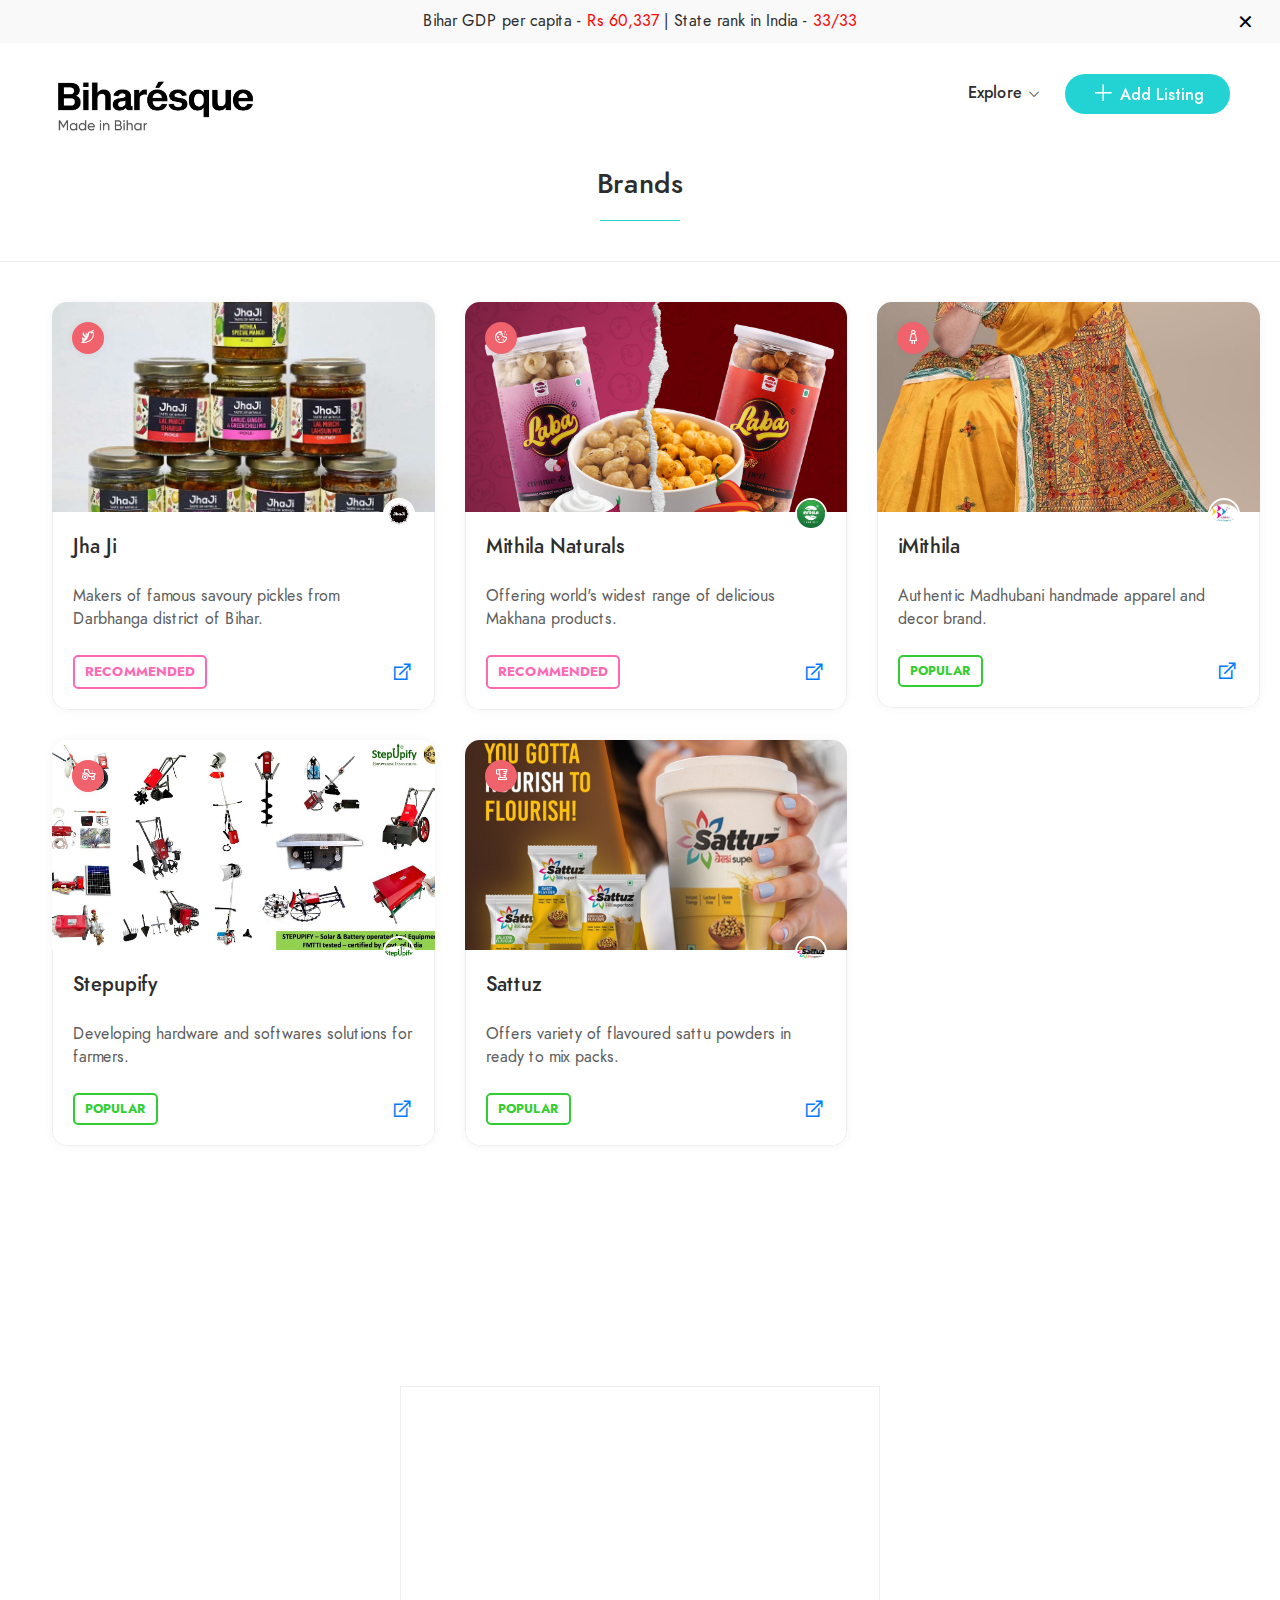
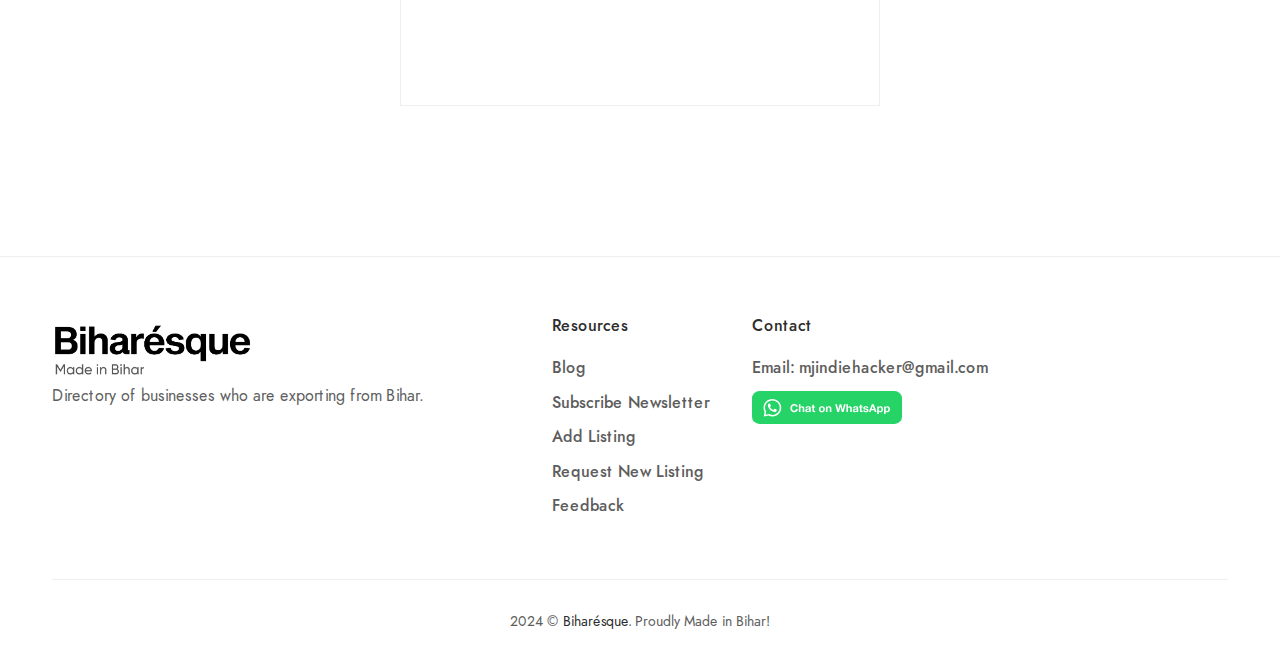
==== commit 1c5dc77b: "Minor improvements and bug fixes" ====
--- a/categories/category-brand.html
+++ b/categories/category-brand.html
@@ -1,4 +1,23 @@
 <!DOCTYPE html><html lang="en"><head>
+
+	<!-- Google tag (gtag.js) -->
+<script async src="https://www.googletagmanager.com/gtag/js?id=G-HKCKJDH0BH"></script>
+<script>
+  window.dataLayer = window.dataLayer || [];
+  function gtag(){dataLayer.push(arguments);}
+  gtag('js', new Date());
+
+  gtag('config', 'G-HKCKJDH0BH');
+</script>
+
+<!-- Google Tag Manager -->
+<script>(function(w,d,s,l,i){w[l]=w[l]||[];w[l].push({'gtm.start':
+	new Date().getTime(),event:'gtm.js'});var f=d.getElementsByTagName(s)[0],
+	j=d.createElement(s),dl=l!='dataLayer'?'&l='+l:'';j.async=true;j.src=
+	'https://www.googletagmanager.com/gtm.js?id='+i+dl;f.parentNode.insertBefore(j,f);
+	})(window,document,'script','dataLayer','GTM-TCQFD9XW');</script>
+	<!-- End Google Tag Manager -->
+
 	<meta charset="utf-8">
 	<meta name="viewport" content="width=device-width, initial-scale=1.0, minimum-scale=1.0, maximum-scale=1.0, user-scalable=no">
 	<title>Brands | Biharésque | List of Bihari Businesses</title>
@@ -39,9 +58,26 @@
     <!-- orther script -->
     <script src="js/main.js"></script>
 	<script async src="https://tally.so/widgets/embed.js"></script> <!--Tally form script-->
+	<!-- Hotjar Tracking Code for https://biharesque.com -->
+<script>
+    (function(h,o,t,j,a,r){
+        h.hj=h.hj||function(){(h.hj.q=h.hj.q||[]).push(arguments)};
+        h._hjSettings={hjid:5151505,hjsv:6};
+        a=o.getElementsByTagName('head')[0];
+        r=o.createElement('script');r.async=1;
+        r.src=t+h._hjSettings.hjid+j+h._hjSettings.hjsv;
+        a.appendChild(r);
+    })(window,document,'https://static.hotjar.com/c/hotjar-','.js?sv=');
+</script>
 </head>
 
 <body>
+<!-- Google Tag Manager (noscript) -->
+<noscript><iframe src="https://www.googletagmanager.com/ns.html?id=GTM-TCQFD9XW"
+	height="0" width="0" style="display:none;visibility:hidden"></iframe></noscript>
+	<!-- End Google Tag Manager (noscript) -->
+
+
 	 <!-- Fixed top bar -->
 	 <div class="top-bar" id="topBar">
 		<p><a target="_blank" href="https://en.wikipedia.org/wiki/List_of_Indian_states_and_union_territories_by_GDP_per_capita">Bihar GDP per capita - <span style="color: red;">Rs 60,337  </span>  | State rank in India - <span style="color: red;">33/33</span></a></p>
@@ -70,12 +106,12 @@
 											<li>
 												<a href="#" title="Explore">Explore</a>
 												<ul class="sub-menu">
-												<li><a href="category-brand.html" title="Brands">Brands</a></li>
-												<li><a href="category-mithila-painting.html" title="Mithila Painting">Mithila Painting</a></li>
-												   <li><a href="" title="Coming Soon">Freelancers</a></li>
-												  <li><a href="" title="Coming Soon">Courses</a></li>
-												<li><a href="" title="Coming Soon">Farm Fresh</a></li>
-												<li><a href="" title="Coming Soon">Content Creators</a></li>
+													<li><a href="category-brand.html" title="Brands">Brands</a></li>
+													<li><a href="category-mithila-painting.html" title="Mithila Painting">Mithila Painting</a></li>
+													<li><a href="" title="Coming Soon">Freelancers <span class="sub-menu-bracket">(Coming Soon)</span></a></li>
+													<li><a href="" title="Coming Soon">Courses <span class="sub-menu-bracket">(Coming Soon)</span></a></li>
+													<li><a href="" title="Coming Soon">Farm Fresh <span class="sub-menu-bracket">(Coming Soon)</span></a></li>
+													<li><a href="" title="Coming Soon">Content Creators <span class="sub-menu-bracket">(Coming Soon)</span></a></li>
 												</ul>
 											</li>
 
@@ -92,7 +128,7 @@
 							  </div><!-- .popup -->
 						  </div><!-- .site__menu -->
 						  <div class="site__brand">
-							  <a title="Logo" href="#" class="site__brand__logo"><img src="images/assets/logo.png" alt="Biharésque"></a>
+							  <a title="Logo" href="../index.html" class="site__brand__logo"><img src="images/assets/logo.png" alt="Biharésque"></a>
 						  </div><!-- .site__brand -->
 
 							
@@ -106,12 +142,12 @@
 								<li>
 									<a href="#" title="Explore">Explore</a>
 									<ul class="sub-menu">
-									<li><a href="category-brand.html" title="Brands">Brands</a></li>
-									<li><a href="category-mithila-painting.html" title="Mithila Painting">Mithila Painting</a></li>
-									   <li><a href="" title="Coming Soon">Freelancers</a></li>
-									  <li><a href="" title="Coming Soon">Courses</a></li>
-									<li><a href="" title="Coming Soon">Farm Fresh</a></li>
-									<li><a href="" title="Coming Soon">Content Creators</a></li>
+										<li><a href="category-brand.html" title="Brands">Brands</a></li>
+										<li><a href="category-mithila-painting.html" title="Mithila Painting">Mithila Painting</a></li>
+										<li><a href="" title="Coming Soon">Freelancers <span class="sub-menu-bracket">(Coming Soon)</span></a></li>
+										<li><a href="" title="Coming Soon">Courses <span class="sub-menu-bracket">(Coming Soon)</span></a></li>
+										<li><a href="" title="Coming Soon">Farm Fresh <span class="sub-menu-bracket">(Coming Soon)</span></a></li>
+										<li><a href="" title="Coming Soon">Content Creators <span class="sub-menu-bracket">(Coming Soon)</span></a></li>
 									</ul>
 								</li>
 								 
@@ -184,7 +220,7 @@
 									</div>       
 							        <div class="entry-detail">
 							            <h3 class="place-title"><a href="single-1.html">Mithila Naturals</a></h3>
-										<p>Offering world's widest range of Makhana products.</p>
+										<p>Offering world's widest range of delicious Makhana products.</p>
 									<br>
 							            <div class="entry-bottom">
 											<div class="place-preview">  
@@ -265,7 +301,7 @@
 									</div>       
 							        <div class="entry-detail">
 							            <h3 class="place-title"><a href="single-1.html">Sattuz</a></h3>
-										<p>Offers flavoured sattu powders in ready to mix packs.</p>
+										<p>Offers variety of flavoured sattu powders in ready to mix packs.</p>
 									<br>
 							            <div class="entry-bottom">
 											<div class="place-preview">  
@@ -295,6 +331,11 @@
 				</div><!-- .col-left -->
 				
 			</div><!-- .archive-city -->
+
+		</div>
+		<div class="iframe-container" id="blog">
+		  <iframe src="https://biharesque.substack.com/embed" width="480" height="320" style="border:1px solid #EEE; background:white;" frameborder="0" scrolling="no"></iframe>
+		</div>
 		</main><!-- .site-main -->
 
 
@@ -304,7 +345,7 @@
                     <div class="row">
                         <div class="col-lg-5">
                             <div class="footer__top__info">
-                                <a title="Logo" href="#" class="site__brand__logo"><img src="images/assets/logo.png" alt="Biharésque"></a>
+                                <a title="Logo" href="../index.html" class="site__brand__logo"><img src="images/assets/logo.png" alt="Biharésque"></a>
                                 <p class="footer__top__info__desc">Directory of businesses who are exporting from Bihar.</p>
                                
                             </div>
--- a/categories/css/style.css
+++ b/categories/css/style.css
@@ -2603,4 +2603,20 @@
 	font-size: 0.85em;
   }
 
+  /* sub-menu-bracket */
+  .sub-menu-bracket {
+	color: #23d3d3; /* Turquoise */
+	font-weight: 500;
+	font-size: 0.8em;
+  }
+
+  /*Styling Substack blog iframe to position at the center of the screen*/
+  .iframe-container {
+	display: flex;
+	justify-content: center; /* Horizontally centers the iframe */
+	align-items: center; /* Vertically aligns the iframe if needed */
+	padding-top: 150px;  /* Add padding above the iframe */
+	padding-bottom: 150px; /* Add padding below the iframe */
+  }
+
 /*# sourceMappingURL=style.css.map */
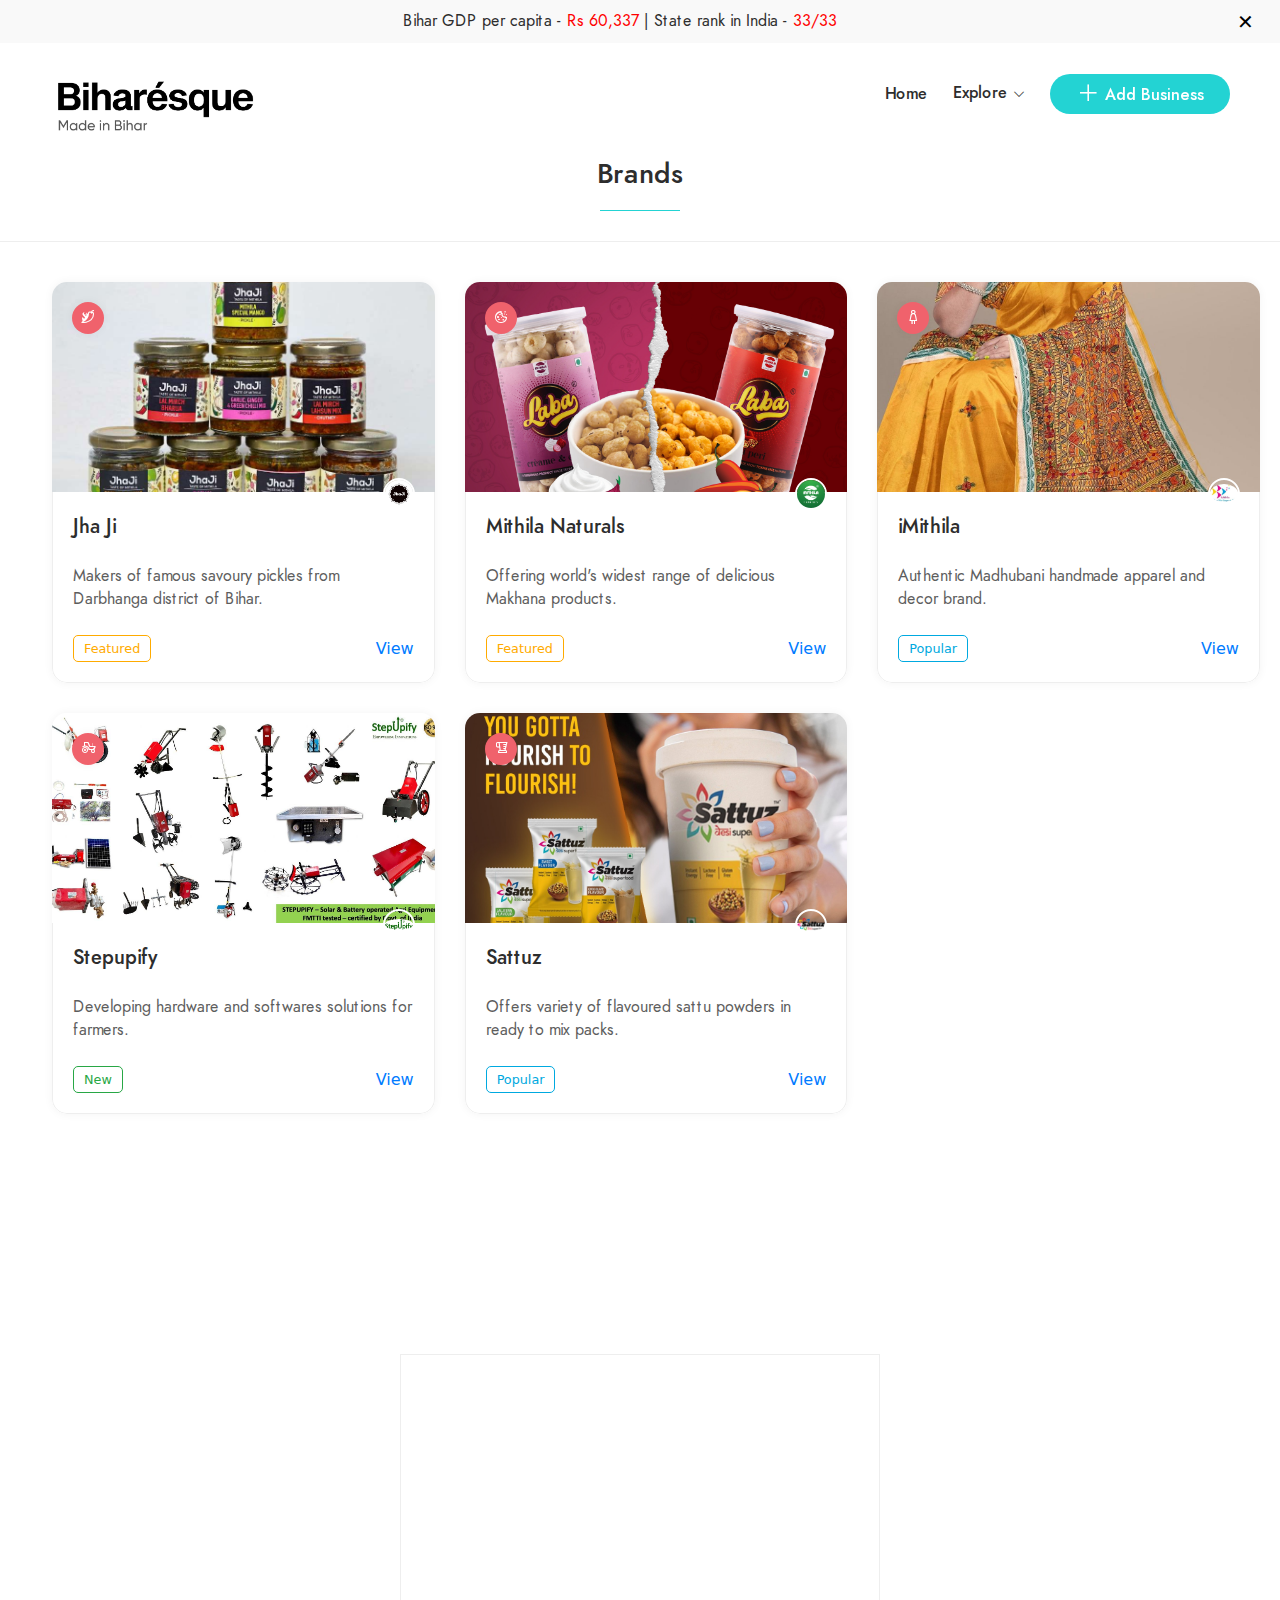
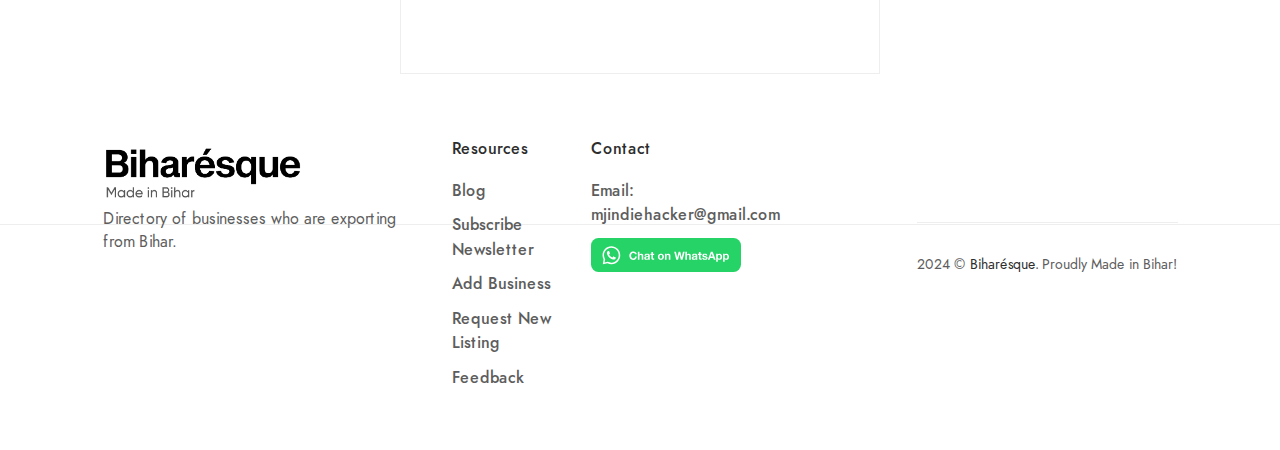
==== commit f17b75fa: "improvements in UX" ====
--- a/categories/category-brand.html
+++ b/categories/category-brand.html
@@ -78,11 +78,17 @@
 	<!-- End Google Tag Manager (noscript) -->
 
 
-	 <!-- Fixed top bar -->
-	 <div class="top-bar" id="topBar">
-		<p><a target="_blank" href="https://en.wikipedia.org/wiki/List_of_Indian_states_and_union_territories_by_GDP_per_capita">Bihar GDP per capita - <span style="color: red;">Rs 60,337  </span>  | State rank in India - <span style="color: red;">33/33</span></a></p>
-		<button class="close-btn" onclick="dismissTopBar()">✕</button>
-	  </div>
+	<!-- Fixed top bar -->
+<div class="top-bar" id="topBar">
+	<p>
+	  <a target="_blank" href="https://en.wikipedia.org/wiki/List_of_Indian_states_and_union_territories_by_GDP_per_capita">
+		Bihar GDP per capita - <span style="color: red;">Rs 60,337</span> 
+		<span class="separator">|</span>
+		<br class="mobile-line-break" /> State rank in India - <span style="color: red;">33/33</span>
+	  </a>
+	</p>
+	<button class="close-btn" onclick="dismissTopBar()">✕</button>
+  </div>
 	<div id="wrapper">
 		<header id="header" class="site-header">
 		  <div class="container-fluid">
@@ -99,7 +105,14 @@
 									  <i class="las la-times la-24-black"></i>
 								  </a><!-- .popup__close -->
 								  <div class="popup__content">
-									  
+									 <!-- Add the logo inside the popup for mobile -->
+									 <div class="popup__logo">
+										<a title="Logo" href="../index.html" class="site__brand__logo"><img src="images/assets/logo.png" alt="Biharésque"></a>
+									 </div><!-- .popup__logo -->  
+
+									<div class="=popup__menu popup__box">
+										<a href="../index.html" title="Home">Home</a>
+									</div>
 									
 									  <div class="popup__menu popup__box">
 										  <ul class="menu-arrow">
@@ -120,9 +133,9 @@
 									  </div><!-- .popup__menu -->
 								  </div><!-- .popup__content -->
 								  <div class="popup__button popup__box">
-									  <a title="Add place" href="https://tally.so/r/wLYRBy" class="btn">
+									  <a title="Add Business" href="https://tally.so/r/wLYRBy" class="btn">
 										  <i class="la la-plus"></i>
-										  <span>Add place</span>
+										  <span>Add Business</span>
 									  </a>
 								  </div><!-- .popup__button -->
 							  </div><!-- .popup -->
@@ -137,6 +150,9 @@
 				  </div><!-- .col-md-6 -->
 				  <div class="col-xl-6 col-7">
 					  <div class="right-header align-right">
+						<div class="main-menu">
+							<a href="../index.html" title="Home">Home</a>
+						</div>
 						  <nav class="main-menu">
 							  <ul>
 								<li>
@@ -157,9 +173,9 @@
 					
 						  
 						  <div class="right-header__button btn">
-							  <a title="Add place" href="https://tally.so/r/wLYRBy">
+							  <a title="Add Business" href="https://tally.so/r/wLYRBy">
 								  <i class="las la-plus la-24-white"></i>
-								  <span>Add Listing</span>
+								  <span>Add Business</span>
 							  </a>
 						  </div><!-- .right-header__button -->
 					  </div><!-- .right-header -->
@@ -168,9 +184,15 @@
 		  </div><!-- .container-fluid -->
 	  </header><!-- .site-header -->
 
+
 		<main id="main" class="site-main">
 			<div class="container">
-				<h2 class="title title-border-bottom align-center offset-item">Brands</h2>
+				<div class="title-container">
+					<a href="javascript:history.back()" class="go-back-link">
+					  <span class="back-arrow">←</span> Go Back
+					</a>
+					<h2 class="title title-border-bottom align-center offset-item">Brands</h2>
+				  </div>
 			</div>
 			
 			<div class="archive-city layout-02">
@@ -184,23 +206,23 @@
 							<div class="place-item layout-02 place-hover" data-maps_name="mattone_restaurant">
 							    <div class="place-inner">
 					                <div class="place-thumb">
-					            		<a class="entry-thumb" href="business_profiles/business-1.html"><img src="images/card-images/jhaji-card.jpg" alt="jhaji"></a>
+					            		<a class="entry-thumb" href="https://www.jhajistore.com"><img src="images/card-images/jhaji-card.jpg" alt="jhaji"></a>
 										      
 						                <a class="entry-category rosy-pink" href="#">
 						                    <i class="las la-pepper-hot"></i><span>Pickles</span>
 						                </a>
-						                <a href="#" class="author" title="Jhaji"><img src="images/business-logos/jhaji-logo.jpg" alt="jhaji"></a>
+						                <a href="https://www.jhajistore.com" class="author" title="Jhaji"><img src="images/business-logos/jhaji-logo.jpg" alt="jhaji"></a>
 									</div>       
 							        <div class="entry-detail">
-							            <h3 class="place-title"><a href="business_profiles/business-1.html">Jha Ji</a></h3>
+							            <h3 class="place-title"><a href="https://www.jhajistore.com">Jha Ji</a></h3>
 										<p>Makers of famous savoury pickles from Darbhanga district of Bihar.</p>
 									<br>
 							            <div class="entry-bottom">
 											<div class="place-preview">  
-							                    <span class="tag-recommended">Recommended</span>
+							                    <span class="tag-featured">Featured</span>
 							                </div>
 											<a href="https://www.jhajistore.com" target="_blank" class="external-link">
-												<i class="las fa-external-link-alt"></i>
+												<span class="viewlink">View</span>
 											  </a>
 							            </div>
 							        </div>
@@ -211,23 +233,23 @@
 							<div class="place-item layout-02 place-hover" data-maps_name="mattone_restaurant">
 							    <div class="place-inner">
 					                <div class="place-thumb">
-					            		<a class="entry-thumb" href="single-1.html"><img src="images/card-images/mithilanaturals-card.jpg" alt="mithilanaturals"></a>
+					            		<a class="entry-thumb" href="https://mithilanaturals.com"><img src="images/card-images/mithilanaturals-card.jpg" alt="mithilanaturals"></a>
 										      
 						                <a class="entry-category rosy-pink" href="#">
 						                    <i class="las la-cookie-bite"></i><span>Makhana</span>
 						                </a>
-						                <a href="#" class="author" title="Mithila Naturals"><img src="images/business-logos/mithilanaturals-logo.jpg" alt="mithilanaturals"></a>
+						                <a href="https://mithilanaturals.com" class="author" title="Mithila Naturals"><img src="images/business-logos/mithilanaturals-logo.jpg" alt="mithilanaturals"></a>
 									</div>       
 							        <div class="entry-detail">
-							            <h3 class="place-title"><a href="single-1.html">Mithila Naturals</a></h3>
+							            <h3 class="place-title"><a href="https://mithilanaturals.com">Mithila Naturals</a></h3>
 										<p>Offering world's widest range of delicious Makhana products.</p>
 									<br>
 							            <div class="entry-bottom">
 											<div class="place-preview">  
-							                    <span class="tag-recommended">Recommended</span>
+							                    <span class="tag-featured">Featured</span>
 							                </div>
 											<a href="https://mithilanaturals.com" target="_blank" class="external-link">
-												<i class="las fa-external-link-alt"></i>
+												<span class="viewlink">View</span>
 											  </a>
 							            </div>
 							        </div>
@@ -238,15 +260,15 @@
 							<div class="place-item layout-02 place-hover" data-maps_name="mattone_restaurant">
 							    <div class="place-inner">
 					                <div class="place-thumb">
-					            		<a class="entry-thumb" href=""><img src="images/card-images/imithila-card.jpg" alt="imithila"></a>
+					            		<a class="entry-thumb" href="https://imithila.com"><img src="images/card-images/imithila-card.jpg" alt="imithila"></a>
 										      
 						                <a class="entry-category rosy-pink" href="#">
 						                    <i class="las la-female"></i><span>Fashion</span>
 						                </a>
-						                <a href="#" class="author" title="iMithila"><img src="images/business-logos/imithila-logo.jpg" alt="imithila"></a>
+						                <a href="https://imithila.com" class="author" title="iMithila"><img src="images/business-logos/imithila-logo.jpg" alt="imithila"></a>
 									</div>       
 							        <div class="entry-detail">
-							            <h3 class="place-title"><a href="single-1.html">iMithila</a></h3>
+							            <h3 class="place-title"><a href="https://imithila.com">iMithila</a></h3>
 										<p>Authentic Madhubani handmade apparel and decor brand.</p>
 									<br>
 							            <div class="entry-bottom">
@@ -254,7 +276,7 @@
 							                    <span class="tag-popular">Popular</span>
 							                </div>
 											<a href="https://imithila.com" target="_blank" class="external-link">
-												<i class="las fa-external-link-alt"></i>
+												<span class="viewlink">View</span>
 											  </a>
 							            </div>
 							        </div>
@@ -265,23 +287,23 @@
 							<div class="place-item layout-02 place-hover" data-maps_name="mattone_restaurant">
 							    <div class="place-inner">
 					                <div class="place-thumb">
-					            		<a class="entry-thumb" href="single-1.html"><img src="images/card-images/stepupify-card.jpg" alt=""></a>
+					            		<a class="entry-thumb" href="https://www.stepupify.com"><img src="images/card-images/stepupify-card.jpg" alt=""></a>
 										      
 						                <a class="entry-category rosy-pink" href="#">
 						                    <i class="las la-tractor"></i><span>Agri-Tech</span>
 						                </a>
-						                <a href="#" class="author" title="Stepupify"><img src="images/business-logos/Stepupify-logo.png" alt="stepupify"></a>
+						                <a href="https://www.stepupify.com" class="author" title="Stepupify"><img src="images/business-logos/Stepupify-logo.png" alt="stepupify"></a>
 									</div>       
 							        <div class="entry-detail">
-							            <h3 class="place-title"><a href="single-1.html">Stepupify</a></h3>
+							            <h3 class="place-title"><a href="https://www.stepupify.com">Stepupify</a></h3>
 										<p>Developing hardware and softwares solutions for farmers.</p>
 									<br>
 							            <div class="entry-bottom">
 											<div class="place-preview">  
-							                    <span class="tag-popular">Popular</span>
+							                    <span class="tag-new">New</span>
 							                </div>
 											<a href="https://www.stepupify.com" target="_blank" class="external-link">
-												<i class="las fa-external-link-alt"></i>
+												<span class="viewlink">View</span>
 											  </a>
 							            </div>
 							        </div>
@@ -292,15 +314,15 @@
 							<div class="place-item layout-02 place-hover" data-maps_name="mattone_restaurant">
 							    <div class="place-inner">
 					                <div class="place-thumb">
-					            		<a class="entry-thumb" href="single-1.html"><img src="images/card-images/sattuz-card.jpg" alt="sattuz"></a>
+					            		<a class="entry-thumb" href="https://sattuz.in"><img src="images/card-images/sattuz-card.jpg" alt="sattuz"></a>
 										      
 						                <a class="entry-category rosy-pink" href="#">
 						                    <i class="las la-blender"></i><span>Drink</span>
 						                </a>
-						                <a href="#" class="author" title="Sattuz"><img src="images/business-logos/sattuz.png" alt="sattuz"></a>
+						                <a href="https://sattuz.in" class="author" title="Sattuz"><img src="images/business-logos/sattuz.png" alt="sattuz"></a>
 									</div>       
 							        <div class="entry-detail">
-							            <h3 class="place-title"><a href="single-1.html">Sattuz</a></h3>
+							            <h3 class="place-title"><a href="https://sattuz.in">Sattuz</a></h3>
 										<p>Offers variety of flavoured sattu powders in ready to mix packs.</p>
 									<br>
 							            <div class="entry-bottom">
@@ -308,7 +330,7 @@
 							                    <span class="tag-popular">Popular</span>
 							                </div>
 											<a href="https://sattuz.in" target="_blank" class="external-link">
-												<i class="las fa-external-link-alt"></i>
+												<span class="viewlink">View</span>
 											  </a>
 							            </div>
 							        </div>
@@ -356,7 +378,7 @@
                                 <ul>
 									<li><a target="_blank" title="Blog" href="https://biharesque.substack.com">Blog</a></li>
                                     <li><a target="_blank" title="Newsletter" href="https://biharesque.substack.com">Subscribe Newsletter</a></li>
-									<li><a target="_blank" title="For business owners" href="https://tally.so/r/wLYRBy">Add Listing</a></li>
+									<li><a target="_blank" title="For business owners" href="https://tally.so/r/wLYRBy">Add Business</a></li>
 									<li><a target="_blank" title="For customers" href="https://tally.so/r/w887Wk">Request New Listing</a></li>
 									<li><a target="_blank" title="Feedback" href="#tally-open=3ED4rq&tally-emoji-text=👋&tally-emoji-animation=wave&tally-auto-close=0">Feedback</a></li>
                                    
@@ -369,7 +391,7 @@
                                 <h3>Contact</h3>
 								<p>Email: <span>mjindiehacker@gmail.com</span></p>
                                 
-								<a href="https://wa.me/917010901264" target="_blank" aria-label="Chat on WhatsApp">
+								<a href="https://wa.me/917210901264" target="_blank" aria-label="Chat on WhatsApp">
 									<img src="images/assets/WhatsAppButtonGreenSmall.svg" alt="Chat on WhatsApp" style="width: 150px; height: auto;">
 								</a>
                                
@@ -378,7 +400,7 @@
                     </div>
                 </div><!-- .top-footer -->
                 <div class="footer__bottom">
-                    <p class="footer__bottom__copyright">2024 © <a title="Uxper Team" href="#">Biharésque</a>. Proudly Made in Bihar!</p>
+                    <p class="footer__bottom__copyright">2024 © <a title="Uxper Team" href="../index.html">Biharésque</a>. Proudly Made in Bihar!</p>
                 </div><!-- .top-footer -->
             </div><!-- .container -->
         </footer><!-- site-footer -->
--- a/categories/css/style.css
+++ b/categories/css/style.css
@@ -2516,37 +2516,133 @@
 	}
   }
 
-      /* Flexbox to align items vertically and horizontally */
-	  .top-bar {
-		display: flex;
-		align-items: center; /* Vertical alignment */
-		justify-content: center; /* Horizontal centering for the text */
-		background-color: #f9f9f9;
-		color: #000;
-		padding: 10px;
-		position: relative; /* To position the close button */
-	  }
+       /* General top-bar styling */
+.top-bar {
+	display: flex;
+	align-items: center; /* Vertically center content */
+	justify-content: center; /* Horizontally center text */
+	background-color: #f9f9f9;
+	color: #000;
+	padding: 10px;
+	position: relative; /* To position the close button */
+	overflow: hidden;
+  }
   
-	  /* Adjust the text in the center */
-	  .top-bar p {
-		margin: 0; /* Remove margin to align properly */
-		flex: 1; /* Take available space */
-		text-align: center;
-	  }
+  /* Ensure text wraps and stays center-aligned */
+  .top-bar p {
+	margin: 0;
+	flex: 1;
+	text-align: center; /* Keep text centered horizontally */
+	word-break: break-word; /* Allow long text to wrap properly */
+	padding-right: 40px; /* Add padding to prevent overlap with close button */
+  }
   
-	  /* Close button styling */
-	  .close-btn {
-		position: absolute;
-		right: 20px;
-		top: 50%;
-		transform: translateY(-50%); /* Vertically center using transform */
-		color: #000;
-		font-size: 20px;
-		cursor: pointer;
-		background: none;
-		border: none;
-	  }
-
+  /* Close button styling */
+  .close-btn {
+	position: absolute;
+	right: 20px;
+	top: 50%;
+	transform: translateY(-50%); /* Vertically center the close button */
+	color: #000;
+	font-size: 20px;
+	cursor: pointer;
+	background: none;
+	border: none;
+	z-index: 2; /* Ensure button stays clickable on mobile */
+  }
+  
+  /* Mobile-specific line break */
+  @media (max-width: 768px) {
+	/* Hide the separator on mobile */
+	.separator {
+	  display: none; /* Hide the separator (|) on mobile */
+	}
+  
+	/* Show the line break on mobile */
+	.mobile-line-break {
+	  display: block; /* Force a line break on mobile */
+	}
+  
+	.top-bar {
+	  padding: 10px 15px; /* Slightly adjust padding for mobile */
+	}
+  
+	.top-bar p {
+	  padding-right: 50px; /* Increase space for the close button on mobile */
+	}
+  
+	.close-btn {
+	  font-size: 24px; /* Slightly larger close button for mobile */
+	  right: 15px; /* Adjust right padding */
+	}
+  }
+  
+  /* Hide line break on web view */
+  @media (min-width: 769px) {
+	.mobile-line-break {
+	  display: none; /* Hide line break on larger screens */
+	}
+  }
+/*--------------------------------*/
+/* Position the Go Back link on the left */
+.go-back-link {
+	position: absolute;
+	left: 20px; /* Distance from the left edge */
+	top: 20%;
+	transform: translateY(-50%); /* Vertically center the Go Back link */
+	text-decoration: none;
+	color: #3498db;
+	font-size: 18px;
+	font-family: 'Jost-Book';
+	font-weight: 500;
+	display: flex;
+	align-items: center;
+  }
+  
+  .back-arrow {
+	margin-right: 5px;
+	font-size: 24px; /* Size of the back arrow */
+  }
+  
+  /* Center the Brands title */
+  .title {
+	font-family: Jost;
+	font-size: 28px;
+	font-weight: 500;
+	line-height: 1.61;
+	text-align: center;
+	position: relative;
+  }
+  
+  /* Border under title */
+  .title-border-bottom:after {
+	content: '';
+	position: absolute;
+	bottom: -15px;
+	height: 1px;
+	width: 80px;
+	background-color: #23d3d3;
+	margin: 0 auto;
+	left: 0;
+	right: 0;
+  }
+  
+  /* Ensure the container has relative positioning for absolute elements */
+  .container {
+	position: relative;
+	display: flex;
+	justify-content: center; /* Center the Brands title */
+	align-items: center; /* Vertically center content */
+	height: 80px; /* Adjust height as needed */
+  }
+  
+  /* Hide Go Back link on larger screens */
+  @media (min-width: 769px) {
+	.go-back-link {
+	  display: none;
+	}
+  }
+/*--------------------------------*/
 	  /*Styling external link button*/
 	  .external-link {
 		display: inline-flex;
@@ -2570,37 +2666,40 @@
 		color: #0056b3; /* Change color on hover */
 	  }
 
-	  /* Recommended Tag */
-.tag-recommended {
-	color: #ff69b4; /* Pink color */
-	font-weight: bold;
+ /* Recommended Tag */
+ .tag-featured {
+	color: #ffab00; /* Amber color */
+	font-weight:400;
 	padding: 5px 10px;
-	border: 2px solid #ff69b4; /* Pink border */
+	border: 1px solid #ffab00; /* Amber border */
 	border-radius: 5px;
-	text-transform: uppercase;
-	font-size: 0.9em;
+	text-transform: unset;
+	font-size: 0.85em;
+	font-family: system-ui, -apple-system, BlinkMacSystemFont, 'Segoe UI', Roboto, Oxygen, Ubuntu, Cantarell, 'Open Sans', 'Helvetica Neue', sans-serif;
   }
   
   /* Popular Tag */
   .tag-popular {
-	color: #32cd32; /* Green color */
-	font-weight: 600;
+	color: #00A9E0; /* Light blue color */
+	font-weight: 400;
 	padding: 5px 10px;
-	border: 2px solid #32cd32; /* Green border */
+	border: 1px solid #00A9E0; /* Light blue border */
 	border-radius: 5px;
-	text-transform: uppercase;
+	text-transform: unset;
 	font-size: 0.85em;
+	font-family: system-ui, -apple-system, BlinkMacSystemFont, 'Segoe UI', Roboto, Oxygen, Ubuntu, Cantarell, 'Open Sans', 'Helvetica Neue', sans-serif;
   }
   
   /* New Tag */
   .tag-new {
-	color: #87cefa; /* Light blue color */
-	font-weight: 500;
+	color: #28a745; /* Lime green color */
+	font-weight: 400;
 	padding: 5px 10px;
-	border: 2px solid #87cefa; /* Light blue border */
+	border: 1px solid #28a745; /* Lime green border */
 	border-radius: 5px;
-	text-transform: uppercase;
+	text-transform: ;
 	font-size: 0.85em;
+	font-family: system-ui, -apple-system, BlinkMacSystemFont, 'Segoe UI', Roboto, Oxygen, Ubuntu, Cantarell, 'Open Sans', 'Helvetica Neue', sans-serif;
   }
 
   /* sub-menu-bracket */
@@ -2619,4 +2718,10 @@
 	padding-bottom: 150px; /* Add padding below the iframe */
   }
 
+
+  .viewlink {
+	font-family: system-ui, -apple-system, BlinkMacSystemFont, 'Segoe UI', Roboto, Oxygen, Ubuntu, Cantarell, 'Open Sans', 'Helvetica Neue', sans-serif;
+	
+  }
+ 
 /*# sourceMappingURL=style.css.map */
